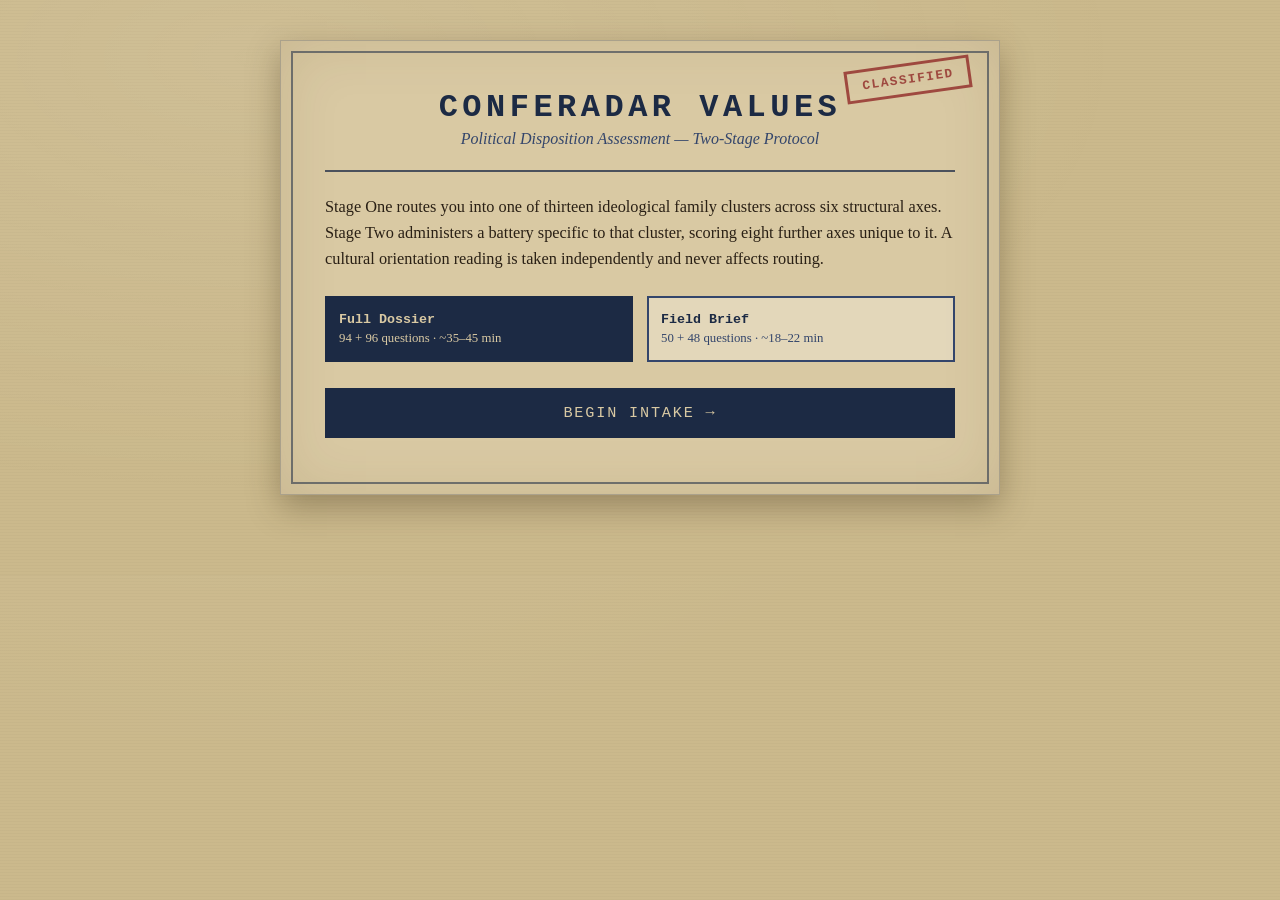
==== conferadar.html @ cd3f7ba5 "Initial commit: Conferadar Values ideology quiz Two-module political ideology test — a 6-axis Module" ====
<!doctype html>
<html lang="en">
<head>
<meta charset="utf-8">
<meta name="viewport" content="width=device-width, initial-scale=1">
<title>Conferadar Values</title>
<style>
:root {
  --manila: #d9c9a3;
  --manila-dark: #cbb98c;
  --paper-shadow: rgba(60, 45, 20, 0.35);
  --navy: #1c2a44;
  --navy-soft: #33456b;
  --red: #8c1f1f;
  --ink: #2a2015;
  --serif: Georgia, 'Times New Roman', Times, serif;
  --mono: 'Courier New', Courier, monospace;
}

* { box-sizing: border-box; }

html, body {
  margin: 0;
  min-height: 100%;
  background: var(--manila-dark);
  background-image:
    radial-gradient(ellipse at 20% 10%, rgba(255,255,255,0.08), transparent 60%),
    repeating-linear-gradient(0deg, rgba(0,0,0,0.02) 0px, rgba(0,0,0,0.02) 1px, transparent 1px, transparent 3px);
  color: var(--ink);
  font-family: var(--serif);
}

#app {
  display: flex;
  justify-content: center;
  padding: 40px 16px 80px;
}

.sheet {
  position: relative;
  width: 100%;
  max-width: 720px;
  --sheet-max: 720px;
  background: var(--manila);
  box-shadow: 0 12px 30px var(--paper-shadow), inset 0 0 60px rgba(80, 60, 20, 0.12);
  border: 1px solid rgba(28, 42, 68, 0.25);
  padding: 48px 44px 56px;
}

.sheet::before {
  content: '';
  position: absolute;
  inset: 10px;
  border: 2px solid var(--navy);
  pointer-events: none;
  opacity: 0.55;
}

.title {
  font-family: var(--mono);
  letter-spacing: 0.14em;
  font-size: 2rem;
  color: var(--navy);
  margin: 0 0 4px;
  text-align: center;
}

.subtitle {
  text-align: center;
  font-style: italic;
  color: var(--navy-soft);
  margin: 0 0 20px;
}

.rule {
  border: none;
  border-top: 2px solid var(--navy);
  margin: 22px 0;
  opacity: 0.75;
}

.body {
  font-size: 1.02rem;
  line-height: 1.6;
  color: var(--ink);
}

.dossier-label {
  font-family: var(--mono);
  letter-spacing: 0.12em;
  color: var(--navy-soft);
  font-size: 0.8rem;
  margin-bottom: 6px;
}

.section-title {
  font-family: var(--mono);
  letter-spacing: 0.1em;
  color: var(--navy);
  font-size: 0.78rem;
  margin: 16px 0 8px;
  border-bottom: 1px solid rgba(28,42,68,0.3);
  padding-bottom: 4px;
}
.results-right > .section-title:first-child { margin-top: 0; }

/* stamps */
.stamp-corner, .stamp {
  position: absolute;
  top: 22px;
  right: 28px;
  border: 3px solid var(--red);
  color: var(--red);
  font-family: var(--mono);
  font-weight: bold;
  letter-spacing: 0.12em;
  padding: 6px 14px;
  transform: rotate(-8deg);
  opacity: 0.75;
  font-size: 0.8rem;
}

.verdict-stamp {
  top: -10px;
  right: 10px;
  font-size: 1.1rem;
  padding: 8px 18px;
  transform: rotate(-9deg);
}

/* intro form picker */
.form-picker {
  display: flex;
  gap: 14px;
  margin: 24px 0;
}

.choice-btn {
  flex: 1;
  background: rgba(255,255,255,0.25);
  border: 2px solid var(--navy-soft);
  padding: 14px 12px;
  cursor: pointer;
  display: flex;
  flex-direction: column;
  gap: 4px;
  text-align: left;
  font-family: var(--serif);
  color: var(--ink);
}
.choice-btn strong { font-family: var(--mono); color: var(--navy); }
.choice-btn .meta { font-size: 0.8rem; color: var(--navy-soft); }
.choice-btn.active { background: var(--navy); border-color: var(--navy); }
.choice-btn.active strong, .choice-btn.active .meta { color: var(--manila); }

.begin-btn {
  display: block;
  width: 100%;
  margin-top: 26px;
  background: var(--navy);
  color: var(--manila);
  border: none;
  padding: 16px;
  font-family: var(--mono);
  letter-spacing: 0.12em;
  font-size: 0.95rem;
  cursor: pointer;
  transition: background 0.15s;
}
.begin-btn:hover { background: var(--navy-soft); }

/* quiz */
.progress-track {
  height: 6px;
  background: rgba(28,42,68,0.15);
  margin-bottom: 8px;
}
.progress-fill {
  height: 100%;
  background: var(--red);
  transition: width 0.2s;
}
.progress-label {
  font-family: var(--mono);
  font-size: 0.72rem;
  letter-spacing: 0.1em;
  color: var(--navy-soft);
  margin-bottom: 26px;
}
.question-text {
  font-size: 1.35rem;
  line-height: 1.45;
  color: var(--navy);
  min-height: 90px;
  margin-bottom: 26px;
}
.options {
  display: flex;
  flex-direction: column;
  gap: 8px;
}
.opt-btn {
  text-align: left;
  background: rgba(255,255,255,0.3);
  border: 1.5px solid var(--navy-soft);
  padding: 12px 16px;
  font-family: var(--serif);
  font-size: 1rem;
  cursor: pointer;
  color: var(--ink);
}
.opt-btn:hover { background: rgba(255,255,255,0.55); }
.opt-btn.selected { background: var(--navy); color: var(--manila); border-color: var(--navy); }
.nav-row { margin-top: 20px; }
.nav-btn {
  background: none;
  border: none;
  font-family: var(--mono);
  color: var(--navy-soft);
  cursor: pointer;
  font-size: 0.8rem;
  letter-spacing: 0.08em;
}
.nav-btn:disabled { opacity: 0.3; cursor: default; }

/* matches / transition */
.match-list { display: flex; flex-direction: column; gap: 6px; margin-bottom: 10px; }
.match-row {
  display: flex;
  justify-content: space-between;
  font-family: var(--mono);
  font-size: 0.88rem;
  border-bottom: 1px dotted rgba(28,42,68,0.3);
  padding: 4px 0;
}
.match-name { color: var(--ink); }
.match-pct { color: var(--navy); font-weight: bold; }

/* results */
.results { padding: 34px 38px 34px; max-width: 940px; }
.verdict-head { padding-right: 130px; }
.bucket-name {
  font-family: var(--mono);
  color: var(--navy);
  font-size: 1.85rem;
  margin: 2px 0 2px;
  letter-spacing: 0.01em;
  line-height: 1.1;
}
.flavor-label {
  font-style: italic;
  font-weight: normal;
  font-size: 1.12rem;
  color: var(--red);
  margin: 0 0 6px;
  line-height: 1.25;
}
.headline-match {
  font-family: var(--mono);
  font-size: 0.75rem;
  letter-spacing: 0.06em;
  color: var(--navy-soft);
}

.results-grid {
  display: grid;
  grid-template-columns: minmax(0, 1.05fr) minmax(0, 0.95fr);
  gap: 24px;
  align-items: start;
}
.results-left { min-width: 0; }
.results-right { min-width: 0; }

.radar-wrap { display: flex; justify-content: center; }
.radar-svg { width: 100%; max-width: 400px; height: auto; overflow: visible; }
.radar-ring { fill: none; stroke: var(--navy-soft); stroke-opacity: 0.22; }
.radar-spoke { stroke: var(--navy-soft); stroke-opacity: 0.28; }
.radar-data { fill: rgba(140, 31, 31, 0.28); stroke: var(--red); stroke-width: 2; }
.radar-dot { fill: var(--red); }
.radar-pole-label {
  font-family: var(--mono);
  font-size: 9.5px;
  fill: var(--navy);
}
.radar-pole-label.muted { fill: var(--navy-soft); opacity: 0.5; font-style: italic; }
.radar-legend {
  font-size: 0.74rem;
  line-height: 1.4;
  color: var(--navy-soft);
  text-align: center;
  margin-top: 2px;
  font-style: italic;
}
.note {
  font-size: 0.7rem;
  color: var(--navy-soft);
  font-style: italic;
  margin-top: 5px;
  line-height: 1.35;
}

.breakdown {
  margin-top: 16px;
  border-top: 1px solid rgba(28, 42, 68, 0.3);
  padding-top: 10px;
}
.breakdown summary {
  font-family: var(--mono);
  font-size: 0.74rem;
  letter-spacing: 0.1em;
  color: var(--navy);
  cursor: pointer;
}
.breakdown summary:hover { color: var(--red); }
.begin-btn.compact { margin-top: 0; padding: 12px; }
.action-row {
  display: grid;
  grid-template-columns: 1fr 1fr;
  gap: 10px;
  margin-top: 16px;
}
.share-fallback {
  width: 100%;
  font-family: var(--mono);
  font-size: 0.72rem;
  padding: 12px;
  border: 2px solid var(--navy);
  background: rgba(255,255,255,0.5);
  color: var(--ink);
}
@media (max-width: 560px) {
  .action-row { grid-template-columns: 1fr; }
}

.axis-bars { display: flex; flex-direction: column; gap: 10px; margin-top: 14px; }
.axis-bar-row { display: grid; grid-template-columns: 100px 1fr 100px 36px; align-items: center; gap: 8px; }
.pole { font-family: var(--mono); font-size: 0.68rem; color: var(--navy-soft); letter-spacing: 0.02em; }
.pole-neg { text-align: right; }
.axis-track {
  position: relative;
  height: 6px;
  background: rgba(28,42,68,0.15);
}
.axis-marker {
  position: absolute;
  top: -4px;
  width: 3px;
  height: 14px;
  background: var(--red);
  transform: translateX(-1.5px);
}
.axis-value { font-family: var(--mono); font-size: 0.75rem; text-align: right; color: var(--navy); }
.cultural { margin-top: 10px; }

@media (max-width: 820px) {
  .results-grid { grid-template-columns: minmax(0, 1fr); gap: 14px; }
  .verdict-head { padding-right: 100px; }
}

@media (max-width: 560px) {
  .sheet { padding: 30px 20px 40px; }
  .results { padding: 28px 18px 30px; }
  .title { font-size: 1.5rem; }
  .bucket-name { font-size: 1.35rem; }
  .axis-bar-row { grid-template-columns: 76px 1fr 76px 26px; gap: 6px; }
  .pole { font-size: 0.58rem; line-height: 1.2; }
}

</style>
</head>
<body>
<div id="app"></div>
<script>window.__BUNDLED_DATA__ = {"module1": {"meta": {"module": 1, "name": "Bucket Test", "version": "0.2-draft", "questionCount": 94, "shortFormCount": 50, "purpose": "Route respondent into one of 13 ideological family buckets via 6 structural axes. Cultural axis is measured but NEVER used for routing.", "scoring": {"answerScale": [{"label": "Strongly Agree", "mult": 1.0}, {"label": "Agree", "mult": 0.5}, {"label": "Neutral / Unsure", "mult": 0.0}, {"label": "Disagree", "mult": -0.5}, {"label": "Strongly Disagree", "mult": -1.0}], "formula": "raw[axis] = sum(mult * effect[axis]); max[axis] = sum(abs(effect[axis])); score[axis] = 100 * (max + raw) / (2 * max)", "note": "Positive effect pulls toward the SECOND pole named in the axis label. Every axis is keyed-balanced: positive-keyed magnitudes sum exactly equal to negative-keyed magnitudes, so an all-neutral respondent lands at exactly 50 on every axis."}, "routing": {"method": "euclidean", "description": "Compute Euclidean distance between the respondent's 6-axis vector and each bucket anchor vector below. Lowest distance wins. Report the top 3 with match percentages so near-ties are visible.", "matchPercent": "100 * (1 - distance / maxPossibleDistance), maxPossibleDistance = sqrt(6 * 100^2) = 244.9", "anchorsStatus": "v0.2 - retuned. Min pairwise separation 36.1 (was 15.0). Monte Carlo self-routing at sigma=15 noise: 86.1% (was 78.2%)."}, "designRules": ["Axis-pure: no question loads onto more than one routing axis. Keeps the distance metric honest and makes misroutes debuggable.", "Keyed-balanced: half the items on each axis are reverse-keyed, to control acquiescence bias.", "Graded weights (7-10), not a flat 10 like 8values. Weaker discriminators carry less.", "No consensus statements. Every item should split respondents; if nearly everyone agrees, it carries no information.", "Legitimacy measures the SOURCE OF POLITICAL AUTHORITY (divine law vs human law), never personal piety or cultural conservatism. This is 8values' single biggest design error - it fused religion and traditionalism into one axis.", "Cultural axis is a separate appendage stat, orthogonal by design, excluded from all routing math."], "presentation": "Questions are stored grouped by axis for maintainability. The app should SHUFFLE them (fixed seed for reproducible share-links) so consecutive items don't come from the same axis - grouped presentation invites response sets."}, "axes": {"econ": {"name": "Economic", "negPole": "Equality", "posPole": "Markets", "routing": true}, "auth": {"name": "Authority", "negPole": "Liberty", "posPole": "Authority", "routing": true}, "soli": {"name": "Solidarity Basis", "negPole": "Class", "posPole": "Nation", "routing": true}, "chng": {"name": "Change Orientation", "negPole": "Revolutionary", "posPole": "Reactionary", "routing": true}, "legi": {"name": "Legitimacy", "negPole": "Secular", "posPole": "Religious", "routing": true}, "impe": {"name": "Imperial Orientation", "negPole": "Anti-imperialist", "posPole": "Expansionist", "routing": true}, "cult": {"name": "Cultural", "negPole": "Traditionalist", "posPole": "Progressive", "routing": false}}, "buckets": [{"id": 1, "name": "Marxism-Leninism / Communism", "anchor": {"econ": 18, "auth": 78, "soli": 18, "chng": 22, "legi": 8, "impe": 18}}, {"id": 2, "name": "Left-Communism / Communization", "anchor": {"econ": 3, "auth": 25, "soli": 3, "chng": 3, "legi": 3, "impe": 22}}, {"id": 3, "name": "Anarchism", "anchor": {"econ": 18, "auth": 4, "soli": 22, "chng": 12, "legi": 15, "impe": 15}}, {"id": 4, "name": "Social Democracy / Dem. Socialism", "anchor": {"econ": 26, "auth": 45, "soli": 22, "chng": 58, "legi": 22, "impe": 36}}, {"id": 5, "name": "Progressive / Social Liberalism", "anchor": {"econ": 48, "auth": 30, "soli": 48, "chng": 55, "legi": 12, "impe": 52}}, {"id": 6, "name": "Classical / Market Liberalism", "anchor": {"econ": 88, "auth": 24, "soli": 45, "chng": 65, "legi": 18, "impe": 48}}, {"id": 7, "name": "Conservatism", "anchor": {"econ": 70, "auth": 62, "soli": 66, "chng": 80, "legi": 58, "impe": 52}}, {"id": 8, "name": "Fascism / Third Position", "anchor": {"econ": 52, "auth": 96, "soli": 92, "chng": 48, "legi": 38, "impe": 88}}, {"id": 9, "name": "Monarchism / Reaction", "anchor": {"econ": 70, "auth": 90, "soli": 52, "chng": 96, "legi": 74, "impe": 45}}, {"id": 10, "name": "Theocracy / Religious Fundamentalism", "anchor": {"econ": 48, "auth": 85, "soli": 42, "chng": 72, "legi": 96, "impe": 55}}, {"id": 11, "name": "Anarcho-Capitalism / Right-Lib.", "anchor": {"econ": 98, "auth": 4, "soli": 28, "chng": 52, "legi": 15, "impe": 28}}, {"id": 12, "name": "Third-Worldism / National Liberation", "anchor": {"econ": 22, "auth": 58, "soli": 68, "chng": 18, "legi": 32, "impe": 8}}, {"id": 13, "name": "Neo-Eurasianism / Traditionalism", "anchor": {"econ": 55, "auth": 82, "soli": 75, "chng": 88, "legi": 66, "impe": 78}}], "questions": [{"id": "auth01", "axis": "auth", "core": true, "effect": {"auth": 10}, "text": "A single disciplined organisation must hold decisive power during a period of transformation."}, {"id": "auth02", "axis": "auth", "core": true, "effect": {"auth": 10}, "text": "Political opposition can legitimately be banned when it threatens the established order."}, {"id": "auth03", "axis": "auth", "core": false, "effect": {"auth": 8}, "text": "The state is right to use surveillance against organised internal enemies."}, {"id": "auth04", "axis": "auth", "core": false, "effect": {"auth": 9}, "text": "A centralised command structure is more effective than any assembly or council."}, {"id": "auth05", "axis": "auth", "core": true, "effect": {"auth": 8}, "text": "Ordinary people generally lack the information needed to decide major questions of state directly."}, {"id": "auth06", "axis": "auth", "core": true, "effect": {"auth": 9}, "text": "Coercion by the state is a normal instrument of rule, not a regrettable exception."}, {"id": "auth07", "axis": "auth", "core": false, "effect": {"auth": 7}, "text": "Discipline and obedience are more valuable civic qualities than dissent."}, {"id": "auth08", "axis": "auth", "core": false, "effect": {"auth": 9}, "text": "A single leader holding wide personal authority serves a country better than rule by committee."}, {"id": "auth09", "axis": "auth", "core": true, "effect": {"auth": -10}, "text": "All political power should be exercised by delegates who can be recalled at any moment."}, {"id": "auth10", "axis": "auth", "core": true, "effect": {"auth": -10}, "text": "No permanent body of officials should be allowed to exist above the population."}, {"id": "auth11", "axis": "auth", "core": false, "effect": {"auth": -10}, "text": "Any concentration of coercive power reproduces domination regardless of who holds it."}, {"id": "auth12", "axis": "auth", "core": true, "effect": {"auth": -9}, "text": "Decisions should be made by federated local assemblies rather than a central authority."}, {"id": "auth13", "axis": "auth", "core": true, "effect": {"auth": -8}, "text": "The right to organise politically must be unconditional, including for one's enemies."}, {"id": "auth14", "axis": "auth", "core": false, "effect": {"auth": -8}, "text": "Hierarchy within an organisation corrupts its purpose, however good its intentions."}, {"id": "auth15", "axis": "auth", "core": false, "effect": {"auth": -8}, "text": "A police apparatus separate from the armed population is always dangerous."}, {"id": "auth16", "axis": "auth", "core": false, "effect": {"auth": -7}, "text": "Rule by permanent officials is a form of class power in its own right."}, {"id": "auth17", "axis": "auth", "core": true, "effect": {"auth": 7}, "text": "A revolutionary movement needs a formal, disciplined party organisation even when it holds no state power.", "note": "added v0.2: mid-range discriminator"}, {"id": "auth18", "axis": "auth", "core": false, "effect": {"auth": 6}, "text": "Binding collective decisions are necessary; spontaneous coordination is not enough.", "note": "added v0.2: mid-range discriminator"}, {"id": "auth19", "axis": "auth", "core": true, "effect": {"auth": -7}, "text": "Any group should be free to ignore a decision it did not itself consent to.", "note": "added v0.2: mid-range discriminator"}, {"id": "auth20", "axis": "auth", "core": false, "effect": {"auth": -6}, "text": "Political authority should never be delegated to anyone, even temporarily.", "note": "added v0.2: mid-range discriminator"}, {"id": "chng01", "axis": "chng", "core": true, "effect": {"chng": 10}, "text": "Society took a wrong turn at an identifiable point in the past and should return to what preceded it."}, {"id": "chng02", "axis": "chng", "core": true, "effect": {"chng": 9}, "text": "Inherited institutions carry accumulated wisdom that no deliberate redesign can replace."}, {"id": "chng03", "axis": "chng", "core": false, "effect": {"chng": 9}, "text": "The transformations of the past century have been mostly losses to be reversed."}, {"id": "chng04", "axis": "chng", "core": true, "effect": {"chng": 10}, "text": "Restoring an older order is a more worthy aim than constructing a new one."}, {"id": "chng05", "axis": "chng", "core": false, "effect": {"chng": 8}, "text": "Continuity with our ancestors is a stronger claim on us than the demands of the future."}, {"id": "chng06", "axis": "chng", "core": true, "effect": {"chng": 8}, "text": "Attempts to remake society from first principles end in catastrophe."}, {"id": "chng07", "axis": "chng", "core": false, "effect": {"chng": 7}, "text": "The existing order should be defended against those who would overturn it."}, {"id": "chng08", "axis": "chng", "core": false, "effect": {"chng": 7}, "text": "Stability is worth more than justice when the two come into conflict."}, {"id": "chng09", "axis": "chng", "core": true, "effect": {"chng": -10}, "text": "The present order cannot be repaired and must be broken."}, {"id": "chng10", "axis": "chng", "core": true, "effect": {"chng": -10}, "text": "What is needed is a rupture with the entire existing structure, not a series of corrections."}, {"id": "chng11", "axis": "chng", "core": false, "effect": {"chng": -9}, "text": "Existing institutions should be dismantled rather than inherited and reformed."}, {"id": "chng12", "axis": "chng", "core": false, "effect": {"chng": -8}, "text": "Nothing in the present arrangement is worth conserving for its own sake."}, {"id": "chng13", "axis": "chng", "core": true, "effect": {"chng": -9}, "text": "Decisive change comes through struggle, not through legislation."}, {"id": "chng14", "axis": "chng", "core": true, "effect": {"chng": -8}, "text": "Gradual reform ultimately stabilises the thing it claims to improve."}, {"id": "chng15", "axis": "chng", "core": false, "effect": {"chng": -7}, "text": "History moves forward, and the task is to accelerate it."}, {"id": "chng16", "axis": "chng", "core": false, "effect": {"chng": -7}, "text": "Those who defend continuity are really defending the interests continuity serves."}, {"id": "cult01", "axis": "cult", "core": true, "effect": {"cult": -9}, "text": "The traditional family structure should be upheld as the social norm."}, {"id": "cult02", "axis": "cult", "core": true, "effect": {"cult": -8}, "text": "Established sexual morality should be maintained and publicly upheld."}, {"id": "cult03", "axis": "cult", "core": false, "effect": {"cult": -8}, "text": "Long-standing cultural and religious customs deserve deference even when they constrain individuals."}, {"id": "cult04", "axis": "cult", "core": false, "effect": {"cult": -7}, "text": "Changes in gender roles over recent decades have gone too far."}, {"id": "cult05", "axis": "cult", "core": true, "effect": {"cult": 9}, "text": "Individuals should be free to define their own identity and way of life without social sanction."}, {"id": "cult06", "axis": "cult", "core": true, "effect": {"cult": 8}, "text": "Inherited moral codes should be revised whenever they conflict with individual freedom."}, {"id": "cult07", "axis": "cult", "core": false, "effect": {"cult": 8}, "text": "Society should actively work to dismantle traditional social hierarchies in everyday life."}, {"id": "cult08", "axis": "cult", "core": false, "effect": {"cult": 7}, "text": "Public morality should keep pace with changing social attitudes rather than resist them."}, {"id": "econ01", "axis": "econ", "core": true, "effect": {"econ": 10}, "text": "Competition between privately owned firms is the most reliable engine of prosperity."}, {"id": "econ02", "axis": "econ", "core": true, "effect": {"econ": 10}, "text": "Wealth accumulated through business success is legitimately earned and should not be redistributed."}, {"id": "econ03", "axis": "econ", "core": true, "effect": {"econ": 9}, "text": "Price signals allocate resources better than any planning body could."}, {"id": "econ04", "axis": "econ", "core": false, "effect": {"econ": 7}, "text": "Passing private wealth to one's children across generations is legitimate."}, {"id": "econ05", "axis": "econ", "core": false, "effect": {"econ": 8}, "text": "Most industries currently in state hands would be run better privately."}, {"id": "econ06", "axis": "econ", "core": true, "effect": {"econ": -10}, "text": "The commanding heights of the economy \u2014 energy, transport, heavy industry \u2014 should be publicly owned."}, {"id": "econ07", "axis": "econ", "core": true, "effect": {"econ": -10}, "text": "Employment for wages is inherently exploitative, whatever the wage level."}, {"id": "econ08", "axis": "econ", "core": true, "effect": {"econ": -9}, "text": "Production should be organised to meet needs directly, not to be sold for profit."}, {"id": "econ09", "axis": "econ", "core": false, "effect": {"econ": -7}, "text": "The gap between the highest and lowest incomes should be capped by law."}, {"id": "econ10", "axis": "econ", "core": false, "effect": {"econ": -8}, "text": "Land should not be privately owned as a commodity."}, {"id": "econ11", "axis": "econ", "core": true, "effect": {"econ": -7}, "text": "Key industries should be taken into public ownership even when they are running profitably.", "note": "added v0.2: mid-range discriminator"}, {"id": "econ12", "axis": "econ", "core": false, "effect": {"econ": -6}, "text": "Workers should have a legally guaranteed share of control over the firms that employ them.", "note": "added v0.2: mid-range discriminator"}, {"id": "econ13", "axis": "econ", "core": true, "effect": {"econ": 7}, "text": "A well-regulated market economy with a strong welfare state is preferable to public ownership.", "note": "added v0.2: mid-range discriminator"}, {"id": "econ14", "axis": "econ", "core": false, "effect": {"econ": 6}, "text": "Redistributing income through taxation is preferable to changing who owns productive property.", "note": "added v0.2: mid-range discriminator"}, {"id": "impe01", "axis": "impe", "core": true, "effect": {"impe": 10}, "text": "A powerful state is entitled to secure its interests abroad by force."}, {"id": "impe02", "axis": "impe", "core": true, "effect": {"impe": 10}, "text": "Some nations are fit to lead others, and the world order should reflect this."}, {"id": "impe03", "axis": "impe", "core": false, "effect": {"impe": 10}, "text": "Territorial expansion is a legitimate expression of national vitality."}, {"id": "impe04", "axis": "impe", "core": true, "effect": {"impe": 8}, "text": "Military intervention abroad is justified when it serves the intervening nation's interests."}, {"id": "impe05", "axis": "impe", "core": false, "effect": {"impe": 8}, "text": "Great powers naturally have spheres of influence that smaller states must respect."}, {"id": "impe06", "axis": "impe", "core": true, "effect": {"impe": -10}, "text": "The wealth of the developed world rests on continued extraction of value from the periphery."}, {"id": "impe07", "axis": "impe", "core": true, "effect": {"impe": -9}, "text": "Armed resistance to foreign occupation is a legitimate response to illegitimate force."}, {"id": "impe08", "axis": "impe", "core": true, "effect": {"impe": -9}, "text": "A government that serves a foreign imperial power against its own people forfeits its legitimacy."}, {"id": "impe09", "axis": "impe", "core": false, "effect": {"impe": -9}, "text": "National liberation struggles in the periphery are a central front of world politics, not a peripheral concern."}, {"id": "impe10", "axis": "impe", "core": false, "effect": {"impe": -9}, "text": "Sanctions and debt are instruments of domination as much as armies are."}, {"id": "legi01", "axis": "legi", "core": true, "effect": {"legi": 10}, "text": "Political authority is ultimately answerable to divine law, not to any human assembly."}, {"id": "legi02", "axis": "legi", "core": true, "effect": {"legi": 10}, "text": "Legislation that contradicts revealed law is illegitimate regardless of how it was passed."}, {"id": "legi03", "axis": "legi", "core": true, "effect": {"legi": 9}, "text": "Religious scholars should hold formal power to review the state's decisions."}, {"id": "legi04", "axis": "legi", "core": false, "effect": {"legi": 9}, "text": "A state without a religious foundation cannot command genuine obedience."}, {"id": "legi05", "axis": "legi", "core": false, "effect": {"legi": 9}, "text": "Public life should be ordered according to a single revealed moral code."}, {"id": "legi06", "axis": "legi", "core": true, "effect": {"legi": 8}, "text": "The clergy are a more trustworthy check on rulers than any constitution."}, {"id": "legi07", "axis": "legi", "core": false, "effect": {"legi": 7}, "text": "Religious institutions should be funded and privileged by the state."}, {"id": "legi08", "axis": "legi", "core": false, "effect": {"legi": 8}, "text": "A sacred order stands above politics and sets its limits."}, {"id": "legi09", "axis": "legi", "core": true, "effect": {"legi": -10}, "text": "Law derives its authority solely from human beings, and from nothing above them."}, {"id": "legi10", "axis": "legi", "core": true, "effect": {"legi": -9}, "text": "Religious institutions should have no formal role in government whatsoever."}, {"id": "legi11", "axis": "legi", "core": true, "effect": {"legi": -9}, "text": "Religious teaching is too often used to make people accept injustice they would otherwise resist."}, {"id": "legi12", "axis": "legi", "core": true, "effect": {"legi": -9}, "text": "The state should treat all metaphysical claims as private matters with no political standing."}, {"id": "legi13", "axis": "legi", "core": false, "effect": {"legi": -8}, "text": "Political questions should be settled by material analysis, not by scripture."}, {"id": "legi14", "axis": "legi", "core": false, "effect": {"legi": -8}, "text": "A religious ruling class is a ruling class like any other."}, {"id": "legi15", "axis": "legi", "core": false, "effect": {"legi": -8}, "text": "Public policy should never appeal to divine sanction as its justification."}, {"id": "legi16", "axis": "legi", "core": false, "effect": {"legi": -9}, "text": "Clerical influence over the state should be actively removed where it exists."}, {"id": "soli01", "axis": "soli", "core": true, "effect": {"soli": 10}, "text": "The bonds between members of a nation matter more than the bonds between workers of different nations."}, {"id": "soli02", "axis": "soli", "core": true, "effect": {"soli": 10}, "text": "A people sharing common descent and culture is the natural political unit."}, {"id": "soli03", "axis": "soli", "core": true, "effect": {"soli": 9}, "text": "Loyalty to one's country should override loyalty to any international movement."}, {"id": "soli04", "axis": "soli", "core": false, "effect": {"soli": 9}, "text": "Conflict between classes within a nation is a distraction from the nation's common interest."}, {"id": "soli05", "axis": "soli", "core": false, "effect": {"soli": 7}, "text": "Large-scale immigration dissolves the solidarity a political community depends on."}, {"id": "soli06", "axis": "soli", "core": true, "effect": {"soli": -10}, "text": "A worker has more in common with a foreign worker than with an employer of their own nationality."}, {"id": "soli07", "axis": "soli", "core": true, "effect": {"soli": -9}, "text": "Nations are historical constructions that will dissolve as class society is overcome."}, {"id": "soli08", "axis": "soli", "core": true, "effect": {"soli": -10}, "text": "Appeals to a shared 'national interest' usually mask the particular interests of that nation's ruling class."}, {"id": "soli09", "axis": "soli", "core": false, "effect": {"soli": -8}, "text": "Borders serve mainly to divide those who would otherwise share a common interest."}, {"id": "soli10", "axis": "soli", "core": false, "effect": {"soli": -8}, "text": "Appeals to national unity are usually a means of suppressing internal conflict."}]}, "module2": {"buckets": {"1": {"meta": {"module": 2, "bucketId": 1, "bucket": "Marxism-Leninism / Communism", "version": "0.1-draft", "questionCount": 96, "shortFormCount": 48, "scoring": {"answerScale": [{"label": "Strongly Agree", "mult": 1.0}, {"label": "Agree", "mult": 0.5}, {"label": "Neutral / Unsure", "mult": 0.0}, {"label": "Disagree", "mult": -0.5}, {"label": "Strongly Disagree", "mult": -1.0}], "formula": "raw[axis] = sum(mult * effect[axis]); max[axis] = sum(abs(effect[axis])); score[axis] = 100 * (max + raw) / (2 * max)"}, "presentation": "Stored grouped by axis for maintainability. The app must SHUFFLE at runtime with a fixed seed so consecutive items do not come from the same axis."}, "axes": [{"key": "road", "name": "Route to Power", "negPole": "Armed Rupture", "posPole": "Peaceful / Parliamentary Road"}, {"key": "subj", "name": "Revolutionary Subject", "negPole": "Industrial Proletariat", "posPole": "Peasantry & Rural Periphery"}, {"key": "vang", "name": "Vanguard Discipline", "negPole": "Mass-Democratic / Pluralist", "posPole": "Monolithic Cadre Party"}, {"key": "aes", "name": "AES Defence", "negPole": "Critical / Deformed-or-Revisionist", "posPole": "Defend the Socialist Camp"}, {"key": "cont", "name": "Continuous Revolution", "negPole": "Productive-Forces Primacy", "posPole": "Class Struggle Under Socialism"}, {"key": "mech", "name": "Economic Mechanism", "negPole": "Comprehensive Central Planning", "posPole": "Market & Enterprise Autonomy"}, {"key": "intl", "name": "Internationalist Scope", "negPole": "Socialism in One Country", "posPole": "Permanent World Revolution"}, {"key": "lead", "name": "Leadership Principle", "negPole": "Collective / Institutional", "posPole": "Guiding Thought of One Leader"}], "subIdeologies": [{"name": "Marxism-Leninism (orthodox/Stalinist)", "umbrella": false, "anchor": {"road": 15, "subj": 30, "vang": 88, "aes": 78, "cont": 40, "mech": 12, "intl": 25, "lead": 85}}, {"name": "Trotskyism / Left Opposition", "umbrella": false, "anchor": {"road": 25, "subj": 18, "vang": 55, "aes": 18, "cont": 55, "mech": 28, "intl": 96, "lead": 22}}, {"name": "Maoism", "umbrella": false, "anchor": {"road": 12, "subj": 80, "vang": 80, "aes": 60, "cont": 88, "mech": 25, "intl": 55, "lead": 85}}, {"name": "Marxism-Leninism-Maoism (Gonzalo)", "umbrella": false, "anchor": {"road": 0, "subj": 90, "vang": 99, "aes": 35, "cont": 96, "mech": 10, "intl": 70, "lead": 99}}, {"name": "Hoxhaism (Anti-Revisionist)", "umbrella": false, "anchor": {"road": 12, "subj": 35, "vang": 92, "aes": 22, "cont": 62, "mech": 4, "intl": 33, "lead": 78}}, {"name": "Titoism (self-management)", "umbrella": false, "anchor": {"road": 32, "subj": 42, "vang": 58, "aes": 48, "cont": 28, "mech": 82, "intl": 48, "lead": 76}}, {"name": "Castro-Guevarism", "umbrella": false, "anchor": {"road": 5, "subj": 66, "vang": 68, "aes": 66, "cont": 60, "mech": 18, "intl": 88, "lead": 80}}, {"name": "Ho Chi Minh Thought", "umbrella": false, "anchor": {"road": 22, "subj": 76, "vang": 78, "aes": 74, "cont": 42, "mech": 32, "intl": 28, "lead": 72}}, {"name": "Kim Il-Sungism / Juche", "umbrella": false, "anchor": {"road": 15, "subj": 68, "vang": 96, "aes": 52, "cont": 48, "mech": 8, "intl": 2, "lead": 99}}, {"name": "Prachanda Path", "umbrella": false, "anchor": {"road": 38, "subj": 84, "vang": 72, "aes": 50, "cont": 72, "mech": 38, "intl": 55, "lead": 84}}, {"name": "Dengism / Reform Communism", "umbrella": false, "anchor": {"road": 48, "subj": 45, "vang": 82, "aes": 76, "cont": 6, "mech": 94, "intl": 18, "lead": 42}}, {"name": "Khrushchevism / De-Stalinization", "umbrella": false, "anchor": {"road": 62, "subj": 28, "vang": 60, "aes": 66, "cont": 22, "mech": 38, "intl": 62, "lead": 25}}, {"name": "Brezhnevism / Developed Socialism", "umbrella": false, "anchor": {"road": 45, "subj": 26, "vang": 86, "aes": 97, "cont": 10, "mech": 20, "intl": 45, "lead": 52}}, {"name": "Eurocommunism", "umbrella": false, "anchor": {"road": 95, "subj": 22, "vang": 26, "aes": 28, "cont": 32, "mech": 72, "intl": 42, "lead": 12}}, {"name": "Naxalism", "umbrella": false, "anchor": {"road": 0, "subj": 96, "vang": 88, "aes": 40, "cont": 70, "mech": 20, "intl": 35, "lead": 55}}, {"name": "National Bolshevism", "umbrella": false, "anchor": {"road": 25, "subj": 52, "vang": 82, "aes": 55, "cont": 34, "mech": 46, "intl": 4, "lead": 90}}, {"name": "Barracks Communism", "umbrella": true, "anchor": {"road": 20, "subj": 50, "vang": 95, "aes": 45, "cont": 18, "mech": 2, "intl": 26, "lead": 76}}, {"name": "Posadism", "umbrella": false, "anchor": {"road": 22, "subj": 24, "vang": 48, "aes": 40, "cont": 62, "mech": 18, "intl": 99, "lead": 68}}], "questions": [{"id": "road01", "axis": "road", "core": true, "effect": {"road": 10}, "text": "A communist party can come to power through elections and hold it without an armed seizure."}, {"id": "road02", "axis": "road", "core": true, "effect": {"road": 9}, "text": "Where a parliament exists, contesting it seriously is a better use of cadre than preparing for armed struggle."}, {"id": "road03", "axis": "road", "core": true, "effect": {"road": 8}, "text": "A negotiated transfer of power is preferable to civil war, even at the cost of real concessions."}, {"id": "road04", "axis": "road", "core": false, "effect": {"road": 10}, "text": "The existing army and police can be won over and reformed rather than smashed."}, {"id": "road05", "axis": "road", "core": false, "effect": {"road": 8}, "text": "Signing a peace accord and entering government can be a revolutionary act rather than a capitulation."}, {"id": "road06", "axis": "road", "core": false, "effect": {"road": 7}, "text": "A broad electoral alliance with non-communist parties is worth the programmatic compromises it requires."}, {"id": "road07", "axis": "road", "core": true, "effect": {"road": -10}, "text": "No ruling class has ever given up state power without being forced, and none ever will."}, {"id": "road08", "axis": "road", "core": true, "effect": {"road": -9}, "text": "Building an armed force is the central task of a revolutionary party, not one task among several."}, {"id": "road09", "axis": "road", "core": true, "effect": {"road": -8}, "text": "Standing in elections is only ever worthwhile as a way of exposing them."}, {"id": "road10", "axis": "road", "core": false, "effect": {"road": -10}, "text": "The standing army and the police must be dismantled outright, never inherited."}, {"id": "road11", "axis": "road", "core": false, "effect": {"road": -8}, "text": "A party that has not prepared for illegality will be destroyed the moment it becomes dangerous."}, {"id": "road12", "axis": "road", "core": false, "effect": {"road": -7}, "text": "Every peaceful road to socialism attempted so far has ended in the movement's defeat."}, {"id": "subj01", "axis": "subj", "core": true, "effect": {"subj": 10}, "text": "The peasantry, not the industrial working class, is the main force of revolution across most of the world."}, {"id": "subj02", "axis": "subj", "core": true, "effect": {"subj": 9}, "text": "Revolution advances by building base areas in the countryside and encircling the cities from them."}, {"id": "subj03", "axis": "subj", "core": true, "effect": {"subj": 8}, "text": "The land question is the decisive question of the revolution."}, {"id": "subj04", "axis": "subj", "core": false, "effect": {"subj": 10}, "text": "In a semi-feudal country the urban proletariat is far too small to lead on its own."}, {"id": "subj05", "axis": "subj", "core": false, "effect": {"subj": 8}, "text": "The most reliable cadre are recruited from the villages rather than the factories."}, {"id": "subj06", "axis": "subj", "core": false, "effect": {"subj": 7}, "text": "Rural poverty produces a sharper and more durable class hatred than industrial wage labour does."}, {"id": "subj07", "axis": "subj", "core": true, "effect": {"subj": -10}, "text": "Only the industrial working class can lead a socialist revolution; other classes can at most follow it."}, {"id": "subj08", "axis": "subj", "core": true, "effect": {"subj": -9}, "text": "A revolution with a rural base ends in peasant war, not in proletarian power."}, {"id": "subj09", "axis": "subj", "core": true, "effect": {"subj": -8}, "text": "The decisive battles are fought in the cities, where production and the state are concentrated."}, {"id": "subj10", "axis": "subj", "core": false, "effect": {"subj": -10}, "text": "Socialism presupposes large-scale industry and the class that large-scale industry creates."}, {"id": "subj11", "axis": "subj", "core": false, "effect": {"subj": -8}, "text": "Organising in the workplaces takes priority over organising in the countryside."}, {"id": "subj12", "axis": "subj", "core": false, "effect": {"subj": -7}, "text": "What the peasantry wants is land of its own, and that is not a socialist demand."}, {"id": "vang01", "axis": "vang", "core": true, "effect": {"vang": 10}, "text": "Once the party has settled a line, no member may argue against it in public."}, {"id": "vang02", "axis": "vang", "core": true, "effect": {"vang": 9}, "text": "Organised factions inside the party must be prohibited outright."}, {"id": "vang03", "axis": "vang", "core": true, "effect": {"vang": 8}, "text": "The party should be a selected body of tested cadre, not a mass membership open to anyone."}, {"id": "vang04", "axis": "vang", "core": false, "effect": {"vang": 10}, "text": "Party decisions must bind lower bodies absolutely, with no appeal to the membership at large."}, {"id": "vang05", "axis": "vang", "core": false, "effect": {"vang": 8}, "text": "Ideological uniformity is a source of strength in a revolutionary party, not a weakness."}, {"id": "vang06", "axis": "vang", "core": false, "effect": {"vang": 7}, "text": "Removing unreliable elements from the ranks is a normal and necessary part of party life."}, {"id": "vang07", "axis": "vang", "core": true, "effect": {"vang": -10}, "text": "The right to form organised tendencies within the party must be permanent and unconditional."}, {"id": "vang08", "axis": "vang", "core": true, "effect": {"vang": -9}, "text": "Party leaderships should be openly contested and removable by the membership at any time."}, {"id": "vang09", "axis": "vang", "core": true, "effect": {"vang": -8}, "text": "Disagreements inside a revolutionary party should be argued out in public, in front of the class."}, {"id": "vang10", "axis": "vang", "core": false, "effect": {"vang": -10}, "text": "Other working-class parties should be free to exist and compete after the revolution."}, {"id": "vang11", "axis": "vang", "core": false, "effect": {"vang": -8}, "text": "A party that suppresses internal disagreement will make worse decisions, not better ones."}, {"id": "vang12", "axis": "vang", "core": false, "effect": {"vang": -7}, "text": "Trade unions and mass organisations should keep real independence from the party that leads them."}, {"id": "aes01", "axis": "aes", "core": true, "effect": {"aes": 10}, "text": "The socialist states of the twentieth century were, on the whole, genuine workers' states worth defending."}, {"id": "aes02", "axis": "aes", "core": true, "effect": {"aes": 9}, "text": "Criticism of existing socialist states mainly serves imperialism, whatever the critic intends."}, {"id": "aes03", "axis": "aes", "core": true, "effect": {"aes": 8}, "text": "The achievements of the socialist camp outweigh its errors by a wide margin."}, {"id": "aes04", "axis": "aes", "core": false, "effect": {"aes": 10}, "text": "Where a socialist state and an imperialist power come into conflict, one takes the socialist side without conditions."}, {"id": "aes05", "axis": "aes", "core": false, "effect": {"aes": 8}, "text": "The collapse of the Soviet Union was a defeat for the working class of the entire world."}, {"id": "aes06", "axis": "aes", "core": false, "effect": {"aes": 7}, "text": "States that describe themselves as socialist today deserve the movement's active support."}, {"id": "aes07", "axis": "aes", "core": true, "effect": {"aes": -10}, "text": "Most states that called themselves socialist had long since stopped being workers' states."}, {"id": "aes08", "axis": "aes", "core": true, "effect": {"aes": -9}, "text": "A bureaucratic caste ruled in the name of the working class while excluding it from power."}, {"id": "aes09", "axis": "aes", "core": true, "effect": {"aes": -8}, "text": "Defending existing socialist states uncritically has cost the movement more than any enemy has."}, {"id": "aes10", "axis": "aes", "core": false, "effect": {"aes": -10}, "text": "Past a certain point the ruling parties of the socialist camp went over to revisionism."}, {"id": "aes11", "axis": "aes", "core": false, "effect": {"aes": -8}, "text": "State ownership on its own does not make a country socialist."}, {"id": "aes12", "axis": "aes", "core": false, "effect": {"aes": -7}, "text": "The socialist camp should be judged by exactly the standards applied to any other state."}, {"id": "cont01", "axis": "cont", "core": true, "effect": {"cont": 10}, "text": "Classes and class struggle persist under socialism and can restore capitalism if they are not fought."}, {"id": "cont02", "axis": "cont", "core": true, "effect": {"cont": 9}, "text": "A new bourgeoisie can form inside the ruling party itself."}, {"id": "cont03", "axis": "cont", "core": true, "effect": {"cont": 8}, "text": "The masses must be mobilised to criticise and overturn officials, even at the cost of disorder."}, {"id": "cont04", "axis": "cont", "core": false, "effect": {"cont": 10}, "text": "Transforming consciousness and social relations matters as much as raising output does."}, {"id": "cont05", "axis": "cont", "core": false, "effect": {"cont": 8}, "text": "Periodic upheavals from below are necessary to stop the state from hardening into a caste."}, {"id": "cont06", "axis": "cont", "core": false, "effect": {"cont": 7}, "text": "Technical experts and managers become a privileged stratum unless they are constantly checked."}, {"id": "cont07", "axis": "cont", "core": true, "effect": {"cont": -10}, "text": "The main task after taking power is developing the productive forces, not further class struggle."}, {"id": "cont08", "axis": "cont", "core": true, "effect": {"cont": -9}, "text": "Once the means of production are socialised, the class question is essentially settled."}, {"id": "cont09", "axis": "cont", "core": true, "effect": {"cont": -8}, "text": "Mass campaigns against officials disrupt production and set the whole economy back."}, {"id": "cont10", "axis": "cont", "core": false, "effect": {"cont": -10}, "text": "Poverty, not insufficient revolutionary consciousness, is the main obstacle to socialism."}, {"id": "cont11", "axis": "cont", "core": false, "effect": {"cont": -8}, "text": "Steady administration serves the working class better than permanent upheaval does."}, {"id": "cont12", "axis": "cont", "core": false, "effect": {"cont": -7}, "text": "Raising living standards is the strongest argument socialism can make."}, {"id": "mech01", "axis": "mech", "core": true, "effect": {"mech": 10}, "text": "Markets and private enterprise can be used for a long period under the direction of a socialist state."}, {"id": "mech02", "axis": "mech", "core": true, "effect": {"mech": 9}, "text": "Enterprises should set much of their own output, pricing, and investment."}, {"id": "mech03", "axis": "mech", "core": true, "effect": {"mech": 8}, "text": "Foreign investment can be admitted on terms set by a socialist state without endangering it."}, {"id": "mech04", "axis": "mech", "core": false, "effect": {"mech": 10}, "text": "Competition between socialist enterprises improves efficiency more than commands from above do."}, {"id": "mech05", "axis": "mech", "core": false, "effect": {"mech": 8}, "text": "Some inequality of income is acceptable where it raises overall output."}, {"id": "mech06", "axis": "mech", "core": false, "effect": {"mech": 7}, "text": "Self-management of individual enterprises is preferable to direction by central ministries."}, {"id": "mech07", "axis": "mech", "core": true, "effect": {"mech": -10}, "text": "The whole economy should follow a single plan, with no market in the means of production."}, {"id": "mech08", "axis": "mech", "core": true, "effect": {"mech": -9}, "text": "A durable turn back toward market allocation under socialism risks becoming a slide toward capitalist restoration."}, {"id": "mech09", "axis": "mech", "core": true, "effect": {"mech": -8}, "text": "Prices should be set by the plan according to need, not by supply and demand."}, {"id": "mech10", "axis": "mech", "core": false, "effect": {"mech": -10}, "text": "Private enterprise should be eliminated altogether, not tolerated in a subordinate role."}, {"id": "mech11", "axis": "mech", "core": false, "effect": {"mech": -8}, "text": "Wage differentials should be compressed as far as production allows."}, {"id": "mech12", "axis": "mech", "core": false, "effect": {"mech": -7}, "text": "Trade with capitalist countries should be minimised in favour of self-reliance."}, {"id": "intl01", "axis": "intl", "core": true, "effect": {"intl": 10}, "text": "Socialism cannot be completed in a single country; it stands or falls internationally."}, {"id": "intl02", "axis": "intl", "core": true, "effect": {"intl": 9}, "text": "A socialist state's foreign policy should be subordinated to spreading revolution abroad."}, {"id": "intl03", "axis": "intl", "core": true, "effect": {"intl": 8}, "text": "The revolution must be carried forward without pausing at any national stage."}, {"id": "intl04", "axis": "intl", "core": false, "effect": {"intl": 10}, "text": "A workers' state that puts its own diplomatic interests first has already begun to degenerate."}, {"id": "intl05", "axis": "intl", "core": false, "effect": {"intl": 8}, "text": "Building an international organisation matters more than consolidating any one national party."}, {"id": "intl06", "axis": "intl", "core": false, "effect": {"intl": 7}, "text": "Borders are an obstacle the revolution has to dissolve, not a framework to work within."}, {"id": "intl07", "axis": "intl", "core": true, "effect": {"intl": -10}, "text": "A single country can build socialism on its own, whatever happens elsewhere."}, {"id": "intl08", "axis": "intl", "core": true, "effect": {"intl": -9}, "text": "Self-reliance is the first duty of a revolutionary state; outside assistance is a bonus."}, {"id": "intl09", "axis": "intl", "core": true, "effect": {"intl": -8}, "text": "Each country's revolution must follow its own road, determined by its own party."}, {"id": "intl10", "axis": "intl", "core": false, "effect": {"intl": -10}, "text": "Exporting revolution wastes resources the country needs to defend and develop itself."}, {"id": "intl11", "axis": "intl", "core": false, "effect": {"intl": -8}, "text": "A socialist state should make whatever diplomatic arrangements its security requires."}, {"id": "intl12", "axis": "intl", "core": false, "effect": {"intl": -7}, "text": "Loyalty to one's nation and loyalty to the revolution point in the same direction."}, {"id": "lead01", "axis": "lead", "core": true, "effect": {"lead": 10}, "text": "A revolution needs one recognised leader whose thought guides the whole movement."}, {"id": "lead02", "axis": "lead", "core": true, "effect": {"lead": 9}, "text": "A leader's contribution should be named as a distinct development of Marxism."}, {"id": "lead03", "axis": "lead", "core": true, "effect": {"lead": 8}, "text": "Public veneration of the leader strengthens the movement's cohesion."}, {"id": "lead04", "axis": "lead", "core": false, "effect": {"lead": 10}, "text": "Where the leader and the central committee disagree, the leader is usually right."}, {"id": "lead05", "axis": "lead", "core": false, "effect": {"lead": 8}, "text": "A movement with no authoritative individual leader falls into indecision."}, {"id": "lead06", "axis": "lead", "core": false, "effect": {"lead": 7}, "text": "The leader embodies the continuity of the revolution across generations."}, {"id": "lead07", "axis": "lead", "core": true, "effect": {"lead": -10}, "text": "No individual should ever be placed above the party's collective bodies."}, {"id": "lead08", "axis": "lead", "core": true, "effect": {"lead": -9}, "text": "Structuring the movement's authority around one leader's personal standing, however capable they are, leaves it fragile once that leader is gone."}, {"id": "lead09", "axis": "lead", "core": true, "effect": {"lead": -8}, "text": "Naming a doctrine after a living leader is a warning sign, not a theoretical advance."}, {"id": "lead10", "axis": "lead", "core": false, "effect": {"lead": -10}, "text": "Leadership positions should rotate and remain accountable to elected bodies."}, {"id": "lead11", "axis": "lead", "core": false, "effect": {"lead": -8}, "text": "Theory belongs to the movement as a whole, never to any single thinker."}, {"id": "lead12", "axis": "lead", "core": false, "effect": {"lead": -7}, "text": "A leader's personal authority should never exceed the office they hold."}]}, "2": {"meta": {"module": 2, "bucketId": 2, "bucket": "Left-Communism / Communization", "version": "0.1-draft", "questionCount": 96, "shortFormCount": 48, "scoring": {"answerScale": [{"label": "Strongly Agree", "mult": 1.0}, {"label": "Agree", "mult": 0.5}, {"label": "Neutral / Unsure", "mult": 0.0}, {"label": "Disagree", "mult": -0.5}, {"label": "Strongly Disagree", "mult": -1.0}], "formula": "raw[axis] = sum(mult * effect[axis]); max[axis] = sum(abs(effect[axis])); score[axis] = 100 * (max + raw) / (2 * max)"}, "presentation": "Stored grouped by axis for maintainability. The app must SHUFFLE at runtime with a fixed seed so consecutive items do not come from the same axis."}, "axes": [{"key": "org", "name": "Organisational Form", "negPole": "Formal Party / Organic Centralism", "posPole": "Spontaneous Self-Organisation"}, {"key": "prog", "name": "Programme Fixity", "negPole": "Invariant Programme", "posPole": "Historically Open / Self-Revising"}, {"key": "comz", "name": "Communisation Immediacy", "negPole": "Transitional Workers' Power First", "posPole": "Immediate Abolition of Value & Work"}, {"key": "site", "name": "Site of Struggle", "negPole": "Point of Production", "posPole": "Everyday Life & Social Reproduction"}, {"key": "unio", "name": "Union Question", "negPole": "Unions as Revolutionary Vehicle", "posPole": "Unions as Organs of Capital"}, {"key": "parl", "name": "Electoral Tactic", "negPole": "Strict Abstentionism", "posPole": "Revolutionary Parliamentarism"}, {"key": "natl", "name": "National Question", "negPole": "Anti-Colonial Struggles Supportable", "posPole": "No Support for Any National Struggle"}, {"key": "insu", "name": "Form of Action", "negPole": "Mass Strike / Class Movement", "posPole": "Minoritarian Direct Action"}], "subIdeologies": [{"name": "Council Communism (Pannekoek, Gorter)", "umbrella": false, "anchor": {"org": 92, "prog": 55, "comz": 42, "site": 12, "unio": 88, "parl": 4, "natl": 80, "insu": 10}}, {"name": "Bordigism (Italian Left)", "umbrella": false, "anchor": {"org": 2, "prog": 2, "comz": 12, "site": 22, "unio": 42, "parl": 0, "natl": 30, "insu": 15}}, {"name": "Luxemburgism", "umbrella": false, "anchor": {"org": 58, "prog": 62, "comz": 28, "site": 18, "unio": 28, "parl": 78, "natl": 88, "insu": 4}}, {"name": "Communization Theory", "umbrella": false, "anchor": {"org": 86, "prog": 88, "comz": 98, "site": 82, "unio": 94, "parl": 2, "natl": 92, "insu": 58}}, {"name": "Autonomism / Operaismo", "umbrella": false, "anchor": {"org": 80, "prog": 90, "comz": 78, "site": 66, "unio": 90, "parl": 6, "natl": 58, "insu": 72}}, {"name": "Situationism (Debord, SI)", "umbrella": false, "anchor": {"org": 78, "prog": 80, "comz": 45, "site": 97, "unio": 88, "parl": 0, "natl": 65, "insu": 45}}, {"name": "De Leonism", "umbrella": false, "anchor": {"org": 18, "prog": 18, "comz": 24, "site": 2, "unio": 0, "parl": 72, "natl": 60, "insu": 8}}, {"name": "Impossibilism (SPGB)", "umbrella": false, "anchor": {"org": 26, "prog": 14, "comz": 34, "site": 26, "unio": 62, "parl": 97, "natl": 92, "insu": 2}}, {"name": "Council-ist Trotskyism (Castoriadis)", "umbrella": false, "anchor": {"org": 72, "prog": 96, "comz": 52, "site": 48, "unio": 74, "parl": 12, "natl": 76, "insu": 20}}, {"name": "Insurrectionary / Anti-Work Communism", "umbrella": false, "anchor": {"org": 96, "prog": 80, "comz": 92, "site": 86, "unio": 96, "parl": 0, "natl": 70, "insu": 99}}, {"name": "Ultra-leftism (umbrella)", "umbrella": true, "anchor": {"org": 80, "prog": 70, "comz": 70, "site": 60, "unio": 85, "parl": 5, "natl": 78, "insu": 55}}], "questions": [{"id": "org01", "axis": "org", "core": true, "effect": {"org": 10}, "text": "Revolutionary consciousness arises from the class's own activity, not from a party that brings it in from outside."}, {"id": "org02", "axis": "org", "core": true, "effect": {"org": 9}, "text": "Councils elected and recallable on the shop floor are the only legitimate organs of proletarian power."}, {"id": "org03", "axis": "org", "core": true, "effect": {"org": 8}, "text": "Fixed leadership positions reproduce the separation between leaders and led that the revolution exists to abolish."}, {"id": "org04", "axis": "org", "core": false, "effect": {"org": 10}, "text": "Delegation should be so immediate and revocable that no delegate ever becomes a fixture."}, {"id": "org05", "axis": "org", "core": false, "effect": {"org": 8}, "text": "The class does not need a general staff; it needs to recognise its own power."}, {"id": "org06", "axis": "org", "core": false, "effect": {"org": 7}, "text": "Organisational forms should dissolve back into the class the moment their task is done."}, {"id": "org07", "axis": "org", "core": true, "effect": {"org": -10}, "text": "A single centralised organisation, organically unified around one programme, is what turns scattered militancy into a revolution."}, {"id": "org08", "axis": "org", "core": true, "effect": {"org": -9}, "text": "Without a party the class can win a strike, but not a revolution."}, {"id": "org09", "axis": "org", "core": true, "effect": {"org": -8}, "text": "Discipline flowing from an organic centre is a strength, not a defect, of a revolutionary organisation."}, {"id": "org10", "axis": "org", "core": false, "effect": {"org": -10}, "text": "Councils without a party to give them a programme drift and dissolve."}, {"id": "org11", "axis": "org", "core": false, "effect": {"org": -8}, "text": "Centralism is not the enemy of the working class; disorganisation is."}, {"id": "org12", "axis": "org", "core": false, "effect": {"org": -7}, "text": "The organisation exists prior to and independent of the immediate mood of the class, and must."}, {"id": "prog01", "axis": "prog", "core": true, "effect": {"prog": 10}, "text": "The programme should be rewritten as the movement's practice reveals new possibilities."}, {"id": "prog02", "axis": "prog", "core": true, "effect": {"prog": 9}, "text": "No text handed down from an earlier period can bind revolutionaries in the present."}, {"id": "prog03", "axis": "prog", "core": true, "effect": {"prog": 8}, "text": "Theory develops through the struggle itself, not through fidelity to a founding document."}, {"id": "prog04", "axis": "prog", "core": false, "effect": {"prog": 10}, "text": "A programme fixed in the past cannot anticipate the forms communisation will actually take."}, {"id": "prog05", "axis": "prog", "core": false, "effect": {"prog": 8}, "text": "Openness to revision is a sign of a living theory, not of opportunism."}, {"id": "prog06", "axis": "prog", "core": false, "effect": {"prog": 7}, "text": "Each cycle of struggles produces its own theoretical questions that earlier texts could not have posed."}, {"id": "prog07", "axis": "prog", "core": true, "effect": {"prog": -10}, "text": "The invariant core of the communist programme was established long ago and cannot be revised without abandoning it."}, {"id": "prog08", "axis": "prog", "core": true, "effect": {"prog": -9}, "text": "What looks like theoretical innovation is usually the old opportunism finding new words."}, {"id": "prog09", "axis": "prog", "core": true, "effect": {"prog": -8}, "text": "A movement that keeps revising its basic positions has no basis on which to build continuity."}, {"id": "prog10", "axis": "prog", "core": false, "effect": {"prog": -10}, "text": "The party's theses are the fixed compass by which every new development is judged."}, {"id": "prog11", "axis": "prog", "core": false, "effect": {"prog": -8}, "text": "Adapting the programme to the mood of the moment is how revolutionary movements are lost."}, {"id": "prog12", "axis": "prog", "core": false, "effect": {"prog": -7}, "text": "Loyalty to the founding texts is what distinguishes a real communist current from its impostors."}, {"id": "comz01", "axis": "comz", "core": true, "effect": {"comz": 10}, "text": "The abolition of value, wage labour, and the state must begin immediately, in the revolution itself, not after a transition."}, {"id": "comz02", "axis": "comz", "core": true, "effect": {"comz": 9}, "text": "Waiting for a workers' state to wither away has always meant the state does not wither."}, {"id": "comz03", "axis": "comz", "core": true, "effect": {"comz": 8}, "text": "Communism is a set of immediate measures, not a distant end-state to be built toward."}, {"id": "comz04", "axis": "comz", "core": false, "effect": {"comz": 10}, "text": "Any period of continued wage labour under a revolutionary government reproduces capitalist social relations."}, {"id": "comz05", "axis": "comz", "core": false, "effect": {"comz": 8}, "text": "The revolution either abolishes exchange at the outset or it isn't a communist revolution at all."}, {"id": "comz06", "axis": "comz", "core": false, "effect": {"comz": 7}, "text": "Producing for need rather than for exchange has to start on day one, not after a period of accumulation."}, {"id": "comz07", "axis": "comz", "core": true, "effect": {"comz": -10}, "text": "A transitional period of workers' state power is necessary before value and wage labour can be abolished."}, {"id": "comz08", "axis": "comz", "core": true, "effect": {"comz": -9}, "text": "Trying to abolish exchange immediately, before production has developed, produces only generalised scarcity."}, {"id": "comz09", "axis": "comz", "core": true, "effect": {"comz": -8}, "text": "The dictatorship of the proletariat is a real stage, not a formula to be skipped over."}, {"id": "comz10", "axis": "comz", "core": false, "effect": {"comz": -10}, "text": "Communism has to be built up through planned development, not declared into existence overnight."}, {"id": "comz11", "axis": "comz", "core": false, "effect": {"comz": -8}, "text": "Without a period of proletarian state power, the old ruling class simply retakes what was taken from it."}, {"id": "comz12", "axis": "comz", "core": false, "effect": {"comz": -7}, "text": "The idea that communism can be achieved in a single stroke underestimates what it takes to reorganise production."}, {"id": "site01", "axis": "site", "core": true, "effect": {"site": 10}, "text": "Reproducing daily life outside the wage relation is as much a terrain of struggle as the factory floor."}, {"id": "site02", "axis": "site", "core": true, "effect": {"site": 9}, "text": "The revolution has to transform housework, care, and consumption, not just the point of production."}, {"id": "site03", "axis": "site", "core": true, "effect": {"site": 8}, "text": "Struggles in the neighbourhood and the household are not secondary to the strike; they are part of the same struggle."}, {"id": "site04", "axis": "site", "core": false, "effect": {"site": 10}, "text": "Capital organises life outside the workplace as thoroughly as it organises work, and both have to be contested."}, {"id": "site05", "axis": "site", "core": false, "effect": {"site": 8}, "text": "A revolution that changes ownership of the factories but leaves domestic and social reproduction untouched has changed less than it thinks."}, {"id": "site06", "axis": "site", "core": false, "effect": {"site": 7}, "text": "The community, not only the workplace, is where the working class actually lives its condition."}, {"id": "site07", "axis": "site", "core": true, "effect": {"site": -10}, "text": "The wage relation at the point of production is the foundation everything else rests on; struggles elsewhere are secondary to it."}, {"id": "site08", "axis": "site", "core": true, "effect": {"site": -9}, "text": "Whoever controls production controls the rest of social life as a consequence."}, {"id": "site09", "axis": "site", "core": true, "effect": {"site": -8}, "text": "Focusing on lifestyle and everyday life is a retreat from the discipline of class struggle at work."}, {"id": "site10", "axis": "site", "core": false, "effect": {"site": -10}, "text": "The factory remains the decisive site because that is where surplus value is actually extracted."}, {"id": "site11", "axis": "site", "core": false, "effect": {"site": -8}, "text": "Struggles over consumption and daily life rarely generalise the way strikes at the point of production do."}, {"id": "site12", "axis": "site", "core": false, "effect": {"site": -7}, "text": "Organising the workplace is harder and more decisive than organising the neighbourhood, and should be prioritised."}, {"id": "unio01", "axis": "unio", "core": true, "effect": {"unio": 10}, "text": "Trade unions today function to manage and contain working-class discontent on capital's behalf."}, {"id": "unio02", "axis": "unio", "core": true, "effect": {"unio": 9}, "text": "A union's job is to negotiate the price of labour power, which means administering exploitation, not ending it."}, {"id": "unio03", "axis": "unio", "core": true, "effect": {"unio": 8}, "text": "Union bureaucracies have interests of their own that diverge from the rank and file's."}, {"id": "unio04", "axis": "unio", "core": false, "effect": {"unio": 10}, "text": "The more successfully a union is integrated into collective bargaining, the less capable it is of revolutionary action."}, {"id": "unio05", "axis": "unio", "core": false, "effect": {"unio": 8}, "text": "Permanent union structures tend to outlive their usefulness and become obstacles to wildcat action."}, {"id": "unio06", "axis": "unio", "core": false, "effect": {"unio": 7}, "text": "Workers acting outside and against their own unions is sometimes the only way forward."}, {"id": "unio07", "axis": "unio", "core": true, "effect": {"unio": -10}, "text": "Mass unions remain the indispensable organisational vehicle through which the working class builds its power."}, {"id": "unio08", "axis": "unio", "core": true, "effect": {"unio": -9}, "text": "Abandoning the unions cedes the largest existing workers' organisations to the class enemy for nothing."}, {"id": "unio09", "axis": "unio", "core": true, "effect": {"unio": -8}, "text": "Building rank-and-file strength inside the unions is more realistic than trying to bypass them."}, {"id": "unio10", "axis": "unio", "core": false, "effect": {"unio": -10}, "text": "A union, whatever its bureaucracy's faults, still organises workers on a scale nothing else does."}, {"id": "unio11", "axis": "unio", "core": false, "effect": {"unio": -8}, "text": "Syndicalist strategy has a real record of building working-class power that dismissing the unions ignores."}, {"id": "unio12", "axis": "unio", "core": false, "effect": {"unio": -7}, "text": "Even a compromised union is a better base for organising than none at all."}, {"id": "parl01", "axis": "parl", "core": true, "effect": {"parl": 10}, "text": "Standing candidates for parliament can be used to build revolutionary organisation and propaganda even without illusions in the state."}, {"id": "parl02", "axis": "parl", "core": true, "effect": {"parl": 9}, "text": "Winning a parliamentary majority is one legitimate route among others to transforming society."}, {"id": "parl03", "axis": "parl", "core": true, "effect": {"parl": 8}, "text": "Revolutionaries should use every legal opening, including elections, that helps organise the class."}, {"id": "parl04", "axis": "parl", "core": false, "effect": {"parl": 10}, "text": "A seat in parliament gives a platform that street agitation alone cannot reach."}, {"id": "parl05", "axis": "parl", "core": false, "effect": {"parl": 8}, "text": "Refusing all engagement with representative institutions cuts revolutionaries off from millions of workers who still vote."}, {"id": "parl06", "axis": "parl", "core": false, "effect": {"parl": 7}, "text": "Participating in elections tactically does not commit a movement to parliamentary illusions."}, {"id": "parl07", "axis": "parl", "core": true, "effect": {"parl": -10}, "text": "Parliament is a capitalist institution that cannot be used for revolutionary ends, however tactically it is approached."}, {"id": "parl08", "axis": "parl", "core": true, "effect": {"parl": -9}, "text": "Voting confirms the fiction that the state represents the interests of those it rules over."}, {"id": "parl09", "axis": "parl", "core": true, "effect": {"parl": -8}, "text": "Every experience of workers' parties entering parliament has ended in their absorption into the system."}, {"id": "parl10", "axis": "parl", "core": false, "effect": {"parl": -10}, "text": "Abstention from elections is a matter of principle, not a tactic to be weighed case by case."}, {"id": "parl11", "axis": "parl", "core": false, "effect": {"parl": -8}, "text": "A revolutionary organisation that contests elections has already accepted the terrain the state has set for it."}, {"id": "parl12", "axis": "parl", "core": false, "effect": {"parl": -7}, "text": "Direct action outside all institutional channels is the only form of politics that hasn't been recuperated."}, {"id": "natl01", "axis": "natl", "core": true, "effect": {"natl": -10}, "text": "Anti-colonial and national liberation struggles deserve support as blows against imperialism, whatever their internal class content."}, {"id": "natl02", "axis": "natl", "core": true, "effect": {"natl": -9}, "text": "Backing a national liberation movement against a colonial power is a defensible tactical choice for internationalists."}, {"id": "natl03", "axis": "natl", "core": true, "effect": {"natl": -8}, "text": "National liberation struggles, whatever their limits, weaken the world system revolutionaries are trying to overthrow."}, {"id": "natl04", "axis": "natl", "core": false, "effect": {"natl": -10}, "text": "Solidarity with the colonised is owed even when the movement leading the struggle is not itself communist."}, {"id": "natl05", "axis": "natl", "core": false, "effect": {"natl": -8}, "text": "Refusing to distinguish coloniser from colonised in the name of pure class politics ends up serving the coloniser."}, {"id": "natl06", "axis": "natl", "core": false, "effect": {"natl": -7}, "text": "A national liberation struggle can be a genuine front of the wider struggle against capital."}, {"id": "natl07", "axis": "natl", "core": true, "effect": {"natl": 10}, "text": "The nation is a bourgeois category, and no national struggle, colonial or otherwise, is a proletarian one."}, {"id": "natl08", "axis": "natl", "core": true, "effect": {"natl": 9}, "text": "Support for national liberation always ends up subordinating class struggle to a new nationalist ruling class."}, {"id": "natl09", "axis": "natl", "core": true, "effect": {"natl": 8}, "text": "Every national liberation movement in power has built a new state that exploits its own working class."}, {"id": "natl10", "axis": "natl", "core": false, "effect": {"natl": 10}, "text": "Internationalism means refusing all national flags, including those raised against colonialism."}, {"id": "natl11", "axis": "natl", "core": false, "effect": {"natl": 8}, "text": "A struggle organised around the nation cannot, by its nature, point toward the abolition of classes."}, {"id": "natl12", "axis": "natl", "core": false, "effect": {"natl": 7}, "text": "Solidarity should go to the proletariat inside a colonised country, never to the movement claiming to speak for the nation as a whole."}, {"id": "insu01", "axis": "insu", "core": true, "effect": {"insu": -10}, "text": "Mass strikes that draw in the whole class are the movement's most powerful weapon."}, {"id": "insu02", "axis": "insu", "core": true, "effect": {"insu": -9}, "text": "The revolution will be made by the broad movement of the class, not by any smaller group acting on its behalf."}, {"id": "insu03", "axis": "insu", "core": true, "effect": {"insu": -8}, "text": "A generalised strike, spreading through solidarity rather than leadership, is the model of revolutionary action."}, {"id": "insu04", "axis": "insu", "core": false, "effect": {"insu": -10}, "text": "Building toward a mass strike is more valuable than any isolated action a small group could carry out."}, {"id": "insu05", "axis": "insu", "core": false, "effect": {"insu": -8}, "text": "The class moves as a class or it doesn't move at all; there is no substitute for its numbers."}, {"id": "insu06", "axis": "insu", "core": false, "effect": {"insu": -7}, "text": "Wide participation, even if less disciplined, beats a small group's more coordinated action."}, {"id": "insu07", "axis": "insu", "core": true, "effect": {"insu": 10}, "text": "Small groups willing to act decisively can break an impasse that a mass movement, waiting for consensus, cannot."}, {"id": "insu08", "axis": "insu", "core": true, "effect": {"insu": 9}, "text": "Riot, sabotage, and expropriation are legitimate tactics regardless of whether the broader class is yet moving."}, {"id": "insu09", "axis": "insu", "core": true, "effect": {"insu": 8}, "text": "Waiting for a mass movement to arrive before acting means never acting at all."}, {"id": "insu10", "axis": "insu", "core": false, "effect": {"insu": 10}, "text": "A determined minority that acts can open possibilities a passive majority never would have found on its own."}, {"id": "insu11", "axis": "insu", "core": false, "effect": {"insu": 8}, "text": "Direct, immediate action matters more than building the numbers for a hypothetical future mass strike."}, {"id": "insu12", "axis": "insu", "core": false, "effect": {"insu": 7}, "text": "Insurrectionary action doesn't need to wait for the working class as a whole to be ready."}]}, "3": {"meta": {"module": 2, "bucketId": 3, "bucket": "Anarchism", "version": "0.1-draft", "questionCount": 96, "shortFormCount": 48, "scoring": {"answerScale": [{"label": "Strongly Agree", "mult": 1.0}, {"label": "Agree", "mult": 0.5}, {"label": "Neutral / Unsure", "mult": 0.0}, {"label": "Disagree", "mult": -0.5}, {"label": "Strongly Disagree", "mult": -1.0}], "formula": "raw[axis] = sum(mult * effect[axis]); max[axis] = sum(abs(effect[axis])); score[axis] = 100 * (max + raw) / (2 * max)"}, "presentation": "Stored grouped by axis for maintainability. The app must SHUFFLE at runtime with a fixed seed so consecutive items do not come from the same axis."}, "axes": [{"key": "vehi", "name": "Organisational Vehicle", "negPole": "Mass Union / Syndicate", "posPole": "Affinity Group / Informal Network"}, {"key": "disc", "name": "Organisational Discipline", "negPole": "Synthesis / Loose Federation", "posPole": "Programmatic Unity & Collective Responsibility"}, {"key": "prop", "name": "Property Form", "negPole": "Full Communism / To Each by Need", "posPole": "Individual Possession & Exchange"}, {"key": "viol", "name": "Means", "negPole": "Strict Nonviolence", "posPole": "Insurrectionary Force"}, {"key": "tech", "name": "Technology & Civilisation", "negPole": "Embrace Industry & Technology", "posPole": "Reject Civilisation"}, {"key": "pref", "name": "Strategy", "negPole": "Prefigurative Counter-Institutions", "posPole": "Destructive Rupture, No Blueprint"}, {"key": "muni", "name": "Territorial Politics", "negPole": "Reject All Governmental Forms", "posPole": "Confederated Municipal Assemblies"}, {"key": "oppr", "name": "Analytical Primacy", "negPole": "Class Struggle Primary", "posPole": "Intersecting Dominations Primary"}], "subIdeologies": [{"name": "Anarcho-Communism (Kropotkin)", "umbrella": false, "anchor": {"vehi": 40, "disc": 40, "prop": 2, "viol": 60, "tech": 15, "pref": 35, "muni": 45, "oppr": 20}}, {"name": "Anarcho-Syndicalism", "umbrella": false, "anchor": {"vehi": 2, "disc": 62, "prop": 15, "viol": 50, "tech": 5, "pref": 20, "muni": 25, "oppr": 3}}, {"name": "Collectivist Anarchism (Bakunin)", "umbrella": false, "anchor": {"vehi": 22, "disc": 68, "prop": 32, "viol": 72, "tech": 10, "pref": 30, "muni": 40, "oppr": 8}}, {"name": "Mutualism (Proudhon)", "umbrella": false, "anchor": {"vehi": 55, "disc": 18, "prop": 92, "viol": 22, "tech": 20, "pref": 5, "muni": 55, "oppr": 35}}, {"name": "Individualist Anarchism (Stirner)", "umbrella": false, "anchor": {"vehi": 94, "disc": 2, "prop": 96, "viol": 55, "tech": 30, "pref": 62, "muni": 5, "oppr": 58}}, {"name": "Platformism (Makhno/Arshinov)", "umbrella": false, "anchor": {"vehi": 15, "disc": 94, "prop": 8, "viol": 55, "tech": 8, "pref": 20, "muni": 35, "oppr": 10}}, {"name": "Especifismo", "umbrella": false, "anchor": {"vehi": 50, "disc": 96, "prop": 10, "viol": 55, "tech": 8, "pref": 30, "muni": 55, "oppr": 32}}, {"name": "Green / Eco-Anarchism", "umbrella": false, "anchor": {"vehi": 70, "disc": 30, "prop": 20, "viol": 55, "tech": 78, "pref": 30, "muni": 58, "oppr": 60}}, {"name": "Anarcho-Primitivism (Zerzan)", "umbrella": false, "anchor": {"vehi": 88, "disc": 4, "prop": 42, "viol": 76, "tech": 100, "pref": 72, "muni": 4, "oppr": 66}}, {"name": "Social Ecology / Communalism", "umbrella": false, "anchor": {"vehi": 45, "disc": 60, "prop": 10, "viol": 28, "tech": 30, "pref": 6, "muni": 98, "oppr": 52}}, {"name": "Post-Left Anarchy", "umbrella": false, "anchor": {"vehi": 90, "disc": 2, "prop": 60, "viol": 70, "tech": 66, "pref": 88, "muni": 2, "oppr": 72}}, {"name": "Insurrectionary Anarchism", "umbrella": false, "anchor": {"vehi": 96, "disc": 4, "prop": 14, "viol": 99, "tech": 60, "pref": 96, "muni": 2, "oppr": 55}}, {"name": "Anarcha-Feminism", "umbrella": false, "anchor": {"vehi": 52, "disc": 35, "prop": 14, "viol": 42, "tech": 24, "pref": 45, "muni": 42, "oppr": 92}}, {"name": "Christian Anarchism (Tolstoy)", "umbrella": false, "anchor": {"vehi": 80, "disc": 12, "prop": 14, "viol": 4, "tech": 62, "pref": 26, "muni": 12, "oppr": 66}}, {"name": "Anarcho-Pacifism", "umbrella": false, "anchor": {"vehi": 58, "disc": 28, "prop": 32, "viol": 0, "tech": 45, "pref": 18, "muni": 42, "oppr": 52}}, {"name": "Queer Anarchism", "umbrella": false, "anchor": {"vehi": 82, "disc": 18, "prop": 24, "viol": 60, "tech": 34, "pref": 68, "muni": 22, "oppr": 97}}, {"name": "Black Anarchism", "umbrella": false, "anchor": {"vehi": 50, "disc": 55, "prop": 8, "viol": 78, "tech": 20, "pref": 45, "muni": 55, "oppr": 80}}], "questions": [{"id": "vehi01", "axis": "vehi", "core": true, "effect": {"vehi": 10}, "text": "Small groups of trusted comrades acting on shared affinity are a more honest basis for organising than any mass structure."}, {"id": "vehi02", "axis": "vehi", "core": true, "effect": {"vehi": 9}, "text": "Formal, large-membership organisations tend to develop the very hierarchies anarchists are trying to abolish."}, {"id": "vehi03", "axis": "vehi", "core": true, "effect": {"vehi": 8}, "text": "An affinity group can move faster and stay truer to its principles than a mass union ever could."}, {"id": "vehi04", "axis": "vehi", "core": false, "effect": {"vehi": 10}, "text": "Informal networks of relationships are a more resilient basis for revolutionary organising than any formal structure."}, {"id": "vehi05", "axis": "vehi", "core": false, "effect": {"vehi": 8}, "text": "The intimacy of a small group protects against the bureaucratic drift that larger organisations can't avoid."}, {"id": "vehi06", "axis": "vehi", "core": false, "effect": {"vehi": 7}, "text": "Building loose, overlapping networks beats building one large durable organisation."}, {"id": "vehi07", "axis": "vehi", "core": true, "effect": {"vehi": -10}, "text": "A mass union rooted in the workplace is the only vehicle with the numbers to actually confront capital."}, {"id": "vehi08", "axis": "vehi", "core": true, "effect": {"vehi": -9}, "text": "Organising has to scale to the size of the working class, which means building large membership structures."}, {"id": "vehi09", "axis": "vehi", "core": true, "effect": {"vehi": -8}, "text": "Small affinity groups can be principled, but they will never have the leverage a mass organisation has."}, {"id": "vehi10", "axis": "vehi", "core": false, "effect": {"vehi": -10}, "text": "The union floor, not the affinity group, is where most workers actually encounter anarchist ideas."}, {"id": "vehi11", "axis": "vehi", "core": false, "effect": {"vehi": -8}, "text": "Durable mass organisation, not informal networking, is what turns sympathy into a movement."}, {"id": "vehi12", "axis": "vehi", "core": false, "effect": {"vehi": -7}, "text": "A revolutionary union federation can mobilise numbers that no network of small groups can match."}, {"id": "disc01", "axis": "disc", "core": true, "effect": {"disc": 10}, "text": "An anarchist organisation should unite around a single strategic programme that binds every member."}, {"id": "disc02", "axis": "disc", "core": true, "effect": {"disc": 9}, "text": "Collective responsibility for the organisation's decisions is a serious commitment members should be held to."}, {"id": "disc03", "axis": "disc", "core": true, "effect": {"disc": 8}, "text": "A federation that tolerates real disagreement over strategy and ideology among its affiliates ends up capable of nothing."}, {"id": "disc04", "axis": "disc", "core": false, "effect": {"disc": 10}, "text": "Tactical unity across an organisation matters more than accommodating every internal disagreement."}, {"id": "disc05", "axis": "disc", "core": false, "effect": {"disc": 8}, "text": "An organisation strong enough to act needs agreed positions its members are expected to defend."}, {"id": "disc06", "axis": "disc", "core": false, "effect": {"disc": 7}, "text": "Programmatic coherence is what let some anarchist organisations act decisively where looser ones couldn't."}, {"id": "disc07", "axis": "disc", "core": true, "effect": {"disc": -10}, "text": "A federation should be a loose space where different anarchist tendencies coexist without a single binding programme."}, {"id": "disc08", "axis": "disc", "core": true, "effect": {"disc": -9}, "text": "Requiring ideological and tactical unity narrows a federation into a sect."}, {"id": "disc09", "axis": "disc", "core": true, "effect": {"disc": -8}, "text": "Anarchist organisation should preserve the autonomy of each group and current within it, not override it."}, {"id": "disc10", "axis": "disc", "core": false, "effect": {"disc": -10}, "text": "A synthesis of communists, syndicalists, and individualists in one federation is a strength, not a weakness."}, {"id": "disc11", "axis": "disc", "core": false, "effect": {"disc": -8}, "text": "Binding collective responsibility on individual members contradicts anarchism's basic commitments."}, {"id": "disc12", "axis": "disc", "core": false, "effect": {"disc": -7}, "text": "The looser the federation, the more genuinely anarchist its internal life remains."}, {"id": "prop01", "axis": "prop", "core": true, "effect": {"prop": -10}, "text": "Goods should be distributed according to need, with no accounting of what any individual contributed."}, {"id": "prop02", "axis": "prop", "core": true, "effect": {"prop": -9}, "text": "Money and exchange between individuals should be abolished, not merely redistributed more fairly."}, {"id": "prop03", "axis": "prop", "core": true, "effect": {"prop": -8}, "text": "Even labour itself should not be measured or exchanged once scarcity is overcome."}, {"id": "prop04", "axis": "prop", "core": false, "effect": {"prop": -10}, "text": "Full communism, not mutual exchange, is the goal a genuinely free society should aim at."}, {"id": "prop05", "axis": "prop", "core": false, "effect": {"prop": -8}, "text": "Once production is collectivised, the next step is abolishing exchange between individuals altogether."}, {"id": "prop06", "axis": "prop", "core": false, "effect": {"prop": -7}, "text": "A free society has no need to track who produced what."}, {"id": "prop07", "axis": "prop", "core": true, "effect": {"prop": 10}, "text": "Individuals should hold and freely exchange the product of their own labour rather than pool it into a common stock."}, {"id": "prop08", "axis": "prop", "core": true, "effect": {"prop": 9}, "text": "Mutual credit between free associations of producers is a fairer basis for exchange than pooling everything in common."}, {"id": "prop09", "axis": "prop", "core": true, "effect": {"prop": 8}, "text": "Possession of what one uses and produces is legitimate; ownership of what one doesn't is not."}, {"id": "prop10", "axis": "prop", "core": false, "effect": {"prop": 10}, "text": "A market of small producers exchanging freely, without capital or usury, is compatible with anarchism."}, {"id": "prop11", "axis": "prop", "core": false, "effect": {"prop": 8}, "text": "Even under anarchism, some form of accounting for individual contribution is fair and necessary."}, {"id": "prop12", "axis": "prop", "core": false, "effect": {"prop": 7}, "text": "Occupancy and use, not communal pooling, should determine who controls a given piece of land or tool."}, {"id": "viol01", "axis": "viol", "core": true, "effect": {"viol": 10}, "text": "Violence in self-defence and in overthrowing an oppressive order is legitimate."}, {"id": "viol02", "axis": "viol", "core": true, "effect": {"viol": 9}, "text": "Expropriating capital by force is a justifiable revolutionary act."}, {"id": "viol03", "axis": "viol", "core": true, "effect": {"viol": 8}, "text": "Waiting for a purely peaceful transition means waiting forever, since the state will not surrender its violence voluntarily."}, {"id": "viol04", "axis": "viol", "core": false, "effect": {"viol": 10}, "text": "Armed defence of a popular uprising against counter-revolution is not a betrayal of anarchist principles."}, {"id": "viol05", "axis": "viol", "core": false, "effect": {"viol": 8}, "text": "There is nothing inconsistent about anarchists organising armed resistance when the situation demands it."}, {"id": "viol06", "axis": "viol", "core": false, "effect": {"viol": 7}, "text": "A revolution that refuses all force will be crushed by a state that has none of the same scruples."}, {"id": "viol07", "axis": "viol", "core": true, "effect": {"viol": -10}, "text": "Anarchism should commit to nonviolence as a matter of consistent principle, not just tactics."}, {"id": "viol08", "axis": "viol", "core": true, "effect": {"viol": -9}, "text": "Using violence to achieve a stateless society reproduces the domination it claims to abolish."}, {"id": "viol09", "axis": "viol", "core": true, "effect": {"viol": -8}, "text": "Means and ends can't be separated; a violent revolution will produce a violent aftermath."}, {"id": "viol10", "axis": "viol", "core": false, "effect": {"viol": -10}, "text": "Nonviolent resistance and mutual aid do more to build a free society than armed struggle does."}, {"id": "viol11", "axis": "viol", "core": false, "effect": {"viol": -8}, "text": "Anarchists who take up arms end up organised like the states they oppose."}, {"id": "viol12", "axis": "viol", "core": false, "effect": {"viol": -7}, "text": "Coercion of any kind, even in a revolutionary cause, contradicts anarchism's basic commitments."}, {"id": "tech01", "axis": "tech", "core": true, "effect": {"tech": -10}, "text": "Modern industry and technology can be reorganised for collective benefit rather than rejected outright."}, {"id": "tech02", "axis": "tech", "core": true, "effect": {"tech": -9}, "text": "Large-scale infrastructure and coordination are compatible with a stateless, classless society."}, {"id": "tech03", "axis": "tech", "core": true, "effect": {"tech": -8}, "text": "Rejecting industrial technology altogether would condemn most people to a much harder life than they need to live."}, {"id": "tech04", "axis": "tech", "core": false, "effect": {"tech": -10}, "text": "Technology is a tool whose effects depend on who controls it, not something inherently opposed to freedom."}, {"id": "tech05", "axis": "tech", "core": false, "effect": {"tech": -8}, "text": "A federated, technologically advanced society is a realistic goal, not a contradiction in terms."}, {"id": "tech06", "axis": "tech", "core": false, "effect": {"tech": -7}, "text": "Anarchists should aim to seize and repurpose industrial capacity, not dismantle it."}, {"id": "tech07", "axis": "tech", "core": true, "effect": {"tech": 10}, "text": "Civilisation itself \u2014 mass society, agriculture, division of labour \u2014 is the root of domination, not just its capitalist form."}, {"id": "tech08", "axis": "tech", "core": true, "effect": {"tech": 9}, "text": "A genuinely free life means abandoning industrial technology and its dependencies, not redistributing them."}, {"id": "tech09", "axis": "tech", "core": true, "effect": {"tech": 8}, "text": "Complex technological systems require the very hierarchy and expertise anarchists are trying to abolish."}, {"id": "tech10", "axis": "tech", "core": false, "effect": {"tech": 10}, "text": "Returning to small-scale, low-technology ways of living is the only way to actually end domination."}, {"id": "tech11", "axis": "tech", "core": false, "effect": {"tech": 8}, "text": "Mass society and its infrastructure cannot be organised without reproducing coercive control."}, {"id": "tech12", "axis": "tech", "core": false, "effect": {"tech": 7}, "text": "The domestication of nature that founded civilisation is itself the first act of domination."}, {"id": "pref01", "axis": "pref", "core": true, "effect": {"pref": -10}, "text": "Building cooperatives, communes, and mutual aid networks now is how the new society is actually constructed."}, {"id": "pref02", "axis": "pref", "core": true, "effect": {"pref": -9}, "text": "A revolution has to prefigure the world it wants; the means must already resemble the ends."}, {"id": "pref03", "axis": "pref", "core": true, "effect": {"pref": -8}, "text": "Creating working alternative institutions matters as much as tearing down the existing ones."}, {"id": "pref04", "axis": "pref", "core": false, "effect": {"pref": -10}, "text": "Practising self-management now, on however small a scale, is real revolutionary work."}, {"id": "pref05", "axis": "pref", "core": false, "effect": {"pref": -8}, "text": "Counter-institutions built before the revolution give people something to defend and expand once it comes."}, {"id": "pref06", "axis": "pref", "core": false, "effect": {"pref": -7}, "text": "A movement that never builds anything concrete has nothing to offer once the old order falls."}, {"id": "pref07", "axis": "pref", "core": true, "effect": {"pref": 10}, "text": "The task is disruption and rupture; blueprints for a future society are premature and constraining."}, {"id": "pref08", "axis": "pref", "core": true, "effect": {"pref": 9}, "text": "Building alternative institutions can become an accommodation with the existing order rather than a threat to it."}, {"id": "pref09", "axis": "pref", "core": true, "effect": {"pref": 8}, "text": "No amount of prefigurative organising substitutes for actually destroying the systems of domination."}, {"id": "pref10", "axis": "pref", "core": false, "effect": {"pref": 10}, "text": "Cooperatives and communes that operate within capitalism end up managing themselves under its rules, not escaping them."}, {"id": "pref11", "axis": "pref", "core": false, "effect": {"pref": 8}, "text": "Rupture has to come before construction; you cannot build the new world inside the shell of the old."}, {"id": "pref12", "axis": "pref", "core": false, "effect": {"pref": 7}, "text": "Focusing energy on alternative institutions can dull the urgency of confronting power directly."}, {"id": "muni01", "axis": "muni", "core": true, "effect": {"muni": 10}, "text": "Confederations of directly democratic municipal assemblies are a viable form of anarchist self-government."}, {"id": "muni02", "axis": "muni", "core": true, "effect": {"muni": 9}, "text": "Local assemblies, federated upward, can perform the coordinating functions anarchists need without becoming a state."}, {"id": "muni03", "axis": "muni", "core": true, "effect": {"muni": 8}, "text": "A directly democratic municipality is not a government in the sense anarchists oppose."}, {"id": "muni04", "axis": "muni", "core": false, "effect": {"muni": 10}, "text": "Citizens' assemblies claiming legitimate public power can be a real transitional strategy toward a stateless society."}, {"id": "muni05", "axis": "muni", "core": false, "effect": {"muni": 8}, "text": "Running candidates for local office on a libertarian municipalist platform is a defensible anarchist tactic."}, {"id": "muni06", "axis": "muni", "core": false, "effect": {"muni": 7}, "text": "Dual power built through confederated municipalities is a credible path beyond the nation-state."}, {"id": "muni07", "axis": "muni", "core": true, "effect": {"muni": -10}, "text": "Any structure claiming to exercise public, binding authority \u2014 even a local assembly \u2014 is a government and should be rejected."}, {"id": "muni08", "axis": "muni", "core": true, "effect": {"muni": -9}, "text": "Federating assemblies from the ground up still recreates layers of representation anarchists should refuse."}, {"id": "muni09", "axis": "muni", "core": true, "effect": {"muni": -8}, "text": "There is no such thing as a legitimate government, local or confederal, direct or representative."}, {"id": "muni10", "axis": "muni", "core": false, "effect": {"muni": -10}, "text": "Anarchism means the negation of the state as such, not its replacement with a smaller, friendlier version."}, {"id": "muni11", "axis": "muni", "core": false, "effect": {"muni": -8}, "text": "Running for local office, however framed, concedes the legitimacy of electoral government."}, {"id": "muni12", "axis": "muni", "core": false, "effect": {"muni": -7}, "text": "A confederation with binding votes across municipalities is still a form of rule over the minority."}, {"id": "oppr01", "axis": "oppr", "core": true, "effect": {"oppr": 10}, "text": "Gender, race, and sexuality are independent axes of domination that class struggle alone does not explain or resolve."}, {"id": "oppr02", "axis": "oppr", "core": true, "effect": {"oppr": 9}, "text": "A movement that centres only class will reproduce patriarchal and racial hierarchies within itself."}, {"id": "oppr03", "axis": "oppr", "core": true, "effect": {"oppr": 8}, "text": "Confronting patriarchy and white supremacy is as fundamental to anarchism as confronting capital and the state."}, {"id": "oppr04", "axis": "oppr", "core": false, "effect": {"oppr": 10}, "text": "Domination takes many forms that don't reduce to economic exploitation."}, {"id": "oppr05", "axis": "oppr", "core": false, "effect": {"oppr": 8}, "text": "Anarchist organising has to actively centre those most marginalised, not treat their oppression as secondary."}, {"id": "oppr06", "axis": "oppr", "core": false, "effect": {"oppr": 7}, "text": "The abolition of the state and capital does not automatically abolish patriarchy or racial hierarchy."}, {"id": "oppr07", "axis": "oppr", "core": true, "effect": {"oppr": -10}, "text": "Class exploitation is the foundation that other forms of domination ultimately rest on."}, {"id": "oppr08", "axis": "oppr", "core": true, "effect": {"oppr": -9}, "text": "Once capitalism and the state are abolished, the material basis for other hierarchies falls away with them."}, {"id": "oppr09", "axis": "oppr", "core": true, "effect": {"oppr": -8}, "text": "Organising around identity fragments the working class instead of uniting it against its common enemy."}, {"id": "oppr10", "axis": "oppr", "core": false, "effect": {"oppr": -10}, "text": "Class struggle is what actually unites people across the divisions capital uses to keep them apart."}, {"id": "oppr11", "axis": "oppr", "core": false, "effect": {"oppr": -8}, "text": "Prioritising any single axis of oppression other than class ends up serving capital by dividing its opponents."}, {"id": "oppr12", "axis": "oppr", "core": false, "effect": {"oppr": -7}, "text": "The point of production remains the central site of struggle, whatever other hierarchies also exist."}]}, "4": {"meta": {"module": 2, "bucketId": 4, "bucket": "Social Democracy / Democratic Socialism", "version": "0.1-draft", "questionCount": 96, "shortFormCount": 48, "scoring": {"answerScale": [{"label": "Strongly Agree", "mult": 1.0}, {"label": "Agree", "mult": 0.5}, {"label": "Neutral / Unsure", "mult": 0.0}, {"label": "Disagree", "mult": -0.5}, {"label": "Strongly Disagree", "mult": -1.0}], "formula": "raw[axis] = sum(mult * effect[axis]); max[axis] = sum(abs(effect[axis])); score[axis] = 100 * (max + raw) / (2 * max)"}, "presentation": "Stored grouped by axis for maintainability. The app must SHUFFLE at runtime with a fixed seed so consecutive items do not come from the same axis."}, "axes": [{"key": "goal", "name": "End Goal", "negPole": "Abolish Capitalism Eventually", "posPole": "Permanently Humanise Capitalism"}, {"key": "ownr", "name": "Ownership Model", "negPole": "State / Public Ownership", "posPole": "Cooperative & Associational"}, {"key": "agen", "name": "Agency of Change", "negPole": "Expert / Administrative Elite", "posPole": "Mass Labour Movement"}, {"key": "clas", "name": "Class Framing", "negPole": "Explicit Class Struggle", "posPole": "Cross-Class National Solidarity"}, {"key": "mora", "name": "Moral Ground", "negPole": "Historical-Materialist Analysis", "posPole": "Ethical / Religious Conviction"}, {"key": "mkt", "name": "Allocation", "negPole": "Comprehensive Planning", "posPole": "Markets Retained"}, {"key": "intl", "name": "Horizon", "negPole": "National Framework Primary", "posPole": "International Solidarity Primary"}, {"key": "rout", "name": "Institutional Route", "negPole": "Parliamentary State Capture", "posPole": "Parallel Movement Institutions"}], "subIdeologies": [{"name": "Classical Social Democracy (Bernstein)", "umbrella": false, "anchor": {"goal": 47, "ownr": 66, "agen": 84, "clas": 61, "mora": 79, "mkt": 88, "intl": 42, "rout": 45}}, {"name": "Nordic Model Social Democracy", "umbrella": false, "anchor": {"goal": 86, "ownr": 32, "agen": 55, "clas": 74, "mora": 40, "mkt": 90, "intl": 32, "rout": 14}}, {"name": "Democratic Socialism (contemporary)", "umbrella": false, "anchor": {"goal": 18, "ownr": 32, "agen": 92, "clas": 18, "mora": 26, "mkt": 34, "intl": 78, "rout": 42}}, {"name": "Fabianism", "umbrella": false, "anchor": {"goal": 46, "ownr": 4, "agen": 2, "clas": 62, "mora": 34, "mkt": 24, "intl": 22, "rout": 4}}, {"name": "Austromarxism", "umbrella": false, "anchor": {"goal": 12, "ownr": 16, "agen": 90, "clas": 4, "mora": 2, "mkt": 30, "intl": 72, "rout": 72}}, {"name": "Guild Socialism", "umbrella": false, "anchor": {"goal": 20, "ownr": 86, "agen": 80, "clas": 34, "mora": 46, "mkt": 40, "intl": 38, "rout": 76}}, {"name": "Christian Socialism", "umbrella": false, "anchor": {"goal": 46, "ownr": 72, "agen": 48, "clas": 78, "mora": 99, "mkt": 56, "intl": 62, "rout": 60}}, {"name": "Market Socialism (Lange-Lerner)", "umbrella": false, "anchor": {"goal": 28, "ownr": 46, "agen": 12, "clas": 60, "mora": 12, "mkt": 95, "intl": 44, "rout": 18}}, {"name": "Ethical Socialism (Tawney)", "umbrella": false, "anchor": {"goal": 45, "ownr": 40, "agen": 60, "clas": 55, "mora": 82, "mkt": 50, "intl": 50, "rout": 30}}, {"name": "Cooperative Socialism / Owenism", "umbrella": false, "anchor": {"goal": 30, "ownr": 99, "agen": 60, "clas": 58, "mora": 58, "mkt": 62, "intl": 55, "rout": 96}}, {"name": "Utopian Socialism (Fourier, Saint-Simon)", "umbrella": false, "anchor": {"goal": 24, "ownr": 92, "agen": 18, "clas": 88, "mora": 80, "mkt": 18, "intl": 72, "rout": 92}}, {"name": "Labor Zionism", "umbrella": false, "anchor": {"goal": 42, "ownr": 90, "agen": 76, "clas": 80, "mora": 52, "mkt": 46, "intl": 2, "rout": 88}}], "questions": [{"id": "goal01", "axis": "goal", "core": true, "effect": {"goal": -10}, "text": "Capitalism should eventually be superseded by a socialised economy, even if the road there is gradual."}, {"id": "goal02", "axis": "goal", "core": true, "effect": {"goal": -9}, "text": "Reforms are worthwhile mainly insofar as they build toward eventually replacing capitalism."}, {"id": "goal03", "axis": "goal", "core": true, "effect": {"goal": -8}, "text": "A fully socialised economy remains the ultimate goal, whatever compromises the present requires."}, {"id": "goal04", "axis": "goal", "core": false, "effect": {"goal": -10}, "text": "Private ownership of the major means of production is a problem to be solved, not managed indefinitely."}, {"id": "goal05", "axis": "goal", "core": false, "effect": {"goal": -8}, "text": "The welfare state is a stage on the way to something beyond capitalism, not the final destination."}, {"id": "goal06", "axis": "goal", "core": false, "effect": {"goal": -7}, "text": "Socialists should keep the horizon of a post-capitalist economy alive, even while working within the current one."}, {"id": "goal07", "axis": "goal", "core": true, "effect": {"goal": 10}, "text": "A well-regulated capitalism with a strong welfare state is not a stage toward something else; it is the goal."}, {"id": "goal08", "axis": "goal", "core": true, "effect": {"goal": 9}, "text": "Taming capitalism's worst effects is a full and sufficient program, not a first step toward abolishing it."}, {"id": "goal09", "axis": "goal", "core": true, "effect": {"goal": 8}, "text": "There is no need to imagine an economy beyond capitalism as long as capitalism can be made humane enough."}, {"id": "goal10", "axis": "goal", "core": false, "effect": {"goal": 10}, "text": "Permanent management of capitalism through democratic institutions is preferable to any attempt to replace it."}, {"id": "goal11", "axis": "goal", "core": false, "effect": {"goal": 8}, "text": "A regulated market economy, indefinitely sustained, is compatible with a genuinely socialist commitment."}, {"id": "goal12", "axis": "goal", "core": false, "effect": {"goal": 7}, "text": "The point of socialism is to civilise capitalism, not to end it."}, {"id": "ownr01", "axis": "ownr", "core": true, "effect": {"ownr": -10}, "text": "Key industries should be brought into state or public ownership."}, {"id": "ownr02", "axis": "ownr", "core": true, "effect": {"ownr": -9}, "text": "Nationalisation of major utilities and infrastructure is a legitimate and often necessary policy."}, {"id": "ownr03", "axis": "ownr", "core": true, "effect": {"ownr": -8}, "text": "The state is the right vehicle to own and run large-scale enterprise on behalf of the public."}, {"id": "ownr04", "axis": "ownr", "core": false, "effect": {"ownr": -10}, "text": "Public ownership, properly managed, outperforms private ownership in essential sectors."}, {"id": "ownr05", "axis": "ownr", "core": false, "effect": {"ownr": -8}, "text": "A government elected to represent the public should be willing to take strategic industries into public hands."}, {"id": "ownr06", "axis": "ownr", "core": false, "effect": {"ownr": -7}, "text": "State ownership removes profit-seeking from decisions that affect everyone."}, {"id": "ownr07", "axis": "ownr", "core": true, "effect": {"ownr": 10}, "text": "Worker and consumer cooperatives are a better model of social ownership than a state-run enterprise."}, {"id": "ownr08", "axis": "ownr", "core": true, "effect": {"ownr": 9}, "text": "Ownership should be devolved to workers' and users' associations rather than centralised in the state."}, {"id": "ownr09", "axis": "ownr", "core": true, "effect": {"ownr": 8}, "text": "A cooperative economy avoids the bureaucratic distance that state ownership creates between the enterprise and the people it serves."}, {"id": "ownr10", "axis": "ownr", "core": false, "effect": {"ownr": 10}, "text": "Mutual and cooperative ownership better reflects democratic control than a ministry ever could."}, {"id": "ownr11", "axis": "ownr", "core": false, "effect": {"ownr": 8}, "text": "The state is too remote from day-to-day production to be the right owner of most enterprise."}, {"id": "ownr12", "axis": "ownr", "core": false, "effect": {"ownr": 7}, "text": "Associational forms of ownership, not nationalisation, are the socialist alternative to private capital."}, {"id": "agen01", "axis": "agen", "core": true, "effect": {"agen": 10}, "text": "Organised labour, through unions and mass parties, is the driving force of social progress."}, {"id": "agen02", "axis": "agen", "core": true, "effect": {"agen": 9}, "text": "Real gains for working people have historically come from mobilised labour movements, not from enlightened administration alone."}, {"id": "agen03", "axis": "agen", "core": true, "effect": {"agen": 8}, "text": "A socialist party without a rooted labour movement behind it has no real base."}, {"id": "agen04", "axis": "agen", "core": false, "effect": {"agen": 10}, "text": "Strikes and organised labour pressure remain a legitimate and necessary part of achieving social democratic goals."}, {"id": "agen05", "axis": "agen", "core": false, "effect": {"agen": 8}, "text": "The trade union movement should have a formal, structural role inside a social democratic party."}, {"id": "agen06", "axis": "agen", "core": false, "effect": {"agen": 7}, "text": "Mass membership and mobilisation are what give a labour party its legitimacy and power."}, {"id": "agen07", "axis": "agen", "core": true, "effect": {"agen": -10}, "text": "Competent technocratic administration and expert policy design deliver more reliable progress than mass mobilisation does."}, {"id": "agen08", "axis": "agen", "core": true, "effect": {"agen": -9}, "text": "A well-run civil service can achieve more for ordinary people than industrial action ever could."}, {"id": "agen09", "axis": "agen", "core": true, "effect": {"agen": -8}, "text": "Modern social democracy is better served by expert governance than by dependence on trade union power."}, {"id": "agen10", "axis": "agen", "core": false, "effect": {"agen": -10}, "text": "Professional policymaking, insulated from union pressure, produces more sustainable reform."}, {"id": "agen11", "axis": "agen", "core": false, "effect": {"agen": -8}, "text": "The labour movement's role should be advisory rather than decisive in shaping government policy."}, {"id": "agen12", "axis": "agen", "core": false, "effect": {"agen": -7}, "text": "Sound administration matters more to social democracy's success than the strength of any particular movement behind it."}, {"id": "clas01", "axis": "clas", "core": true, "effect": {"clas": -10}, "text": "Society is organised around a real conflict between labour and capital, and social democracy exists to represent labour's side of it."}, {"id": "clas02", "axis": "clas", "core": true, "effect": {"clas": -9}, "text": "Political parties should be honest that they represent the interests of a particular class, not the nation as a whole."}, {"id": "clas03", "axis": "clas", "core": true, "effect": {"clas": -8}, "text": "The interests of workers and the interests of employers are, at bottom, opposed."}, {"id": "clas04", "axis": "clas", "core": false, "effect": {"clas": -10}, "text": "A social democratic party should see itself as the political expression of the labour movement."}, {"id": "clas05", "axis": "clas", "core": false, "effect": {"clas": -8}, "text": "Redistribution is justified because capital's gains come at labour's expense."}, {"id": "clas06", "axis": "clas", "core": false, "effect": {"clas": -7}, "text": "Class remains the primary division that social democratic politics has to organise around."}, {"id": "clas07", "axis": "clas", "core": true, "effect": {"clas": 10}, "text": "The national interest, properly understood, unites workers and employers more than it divides them."}, {"id": "clas08", "axis": "clas", "core": true, "effect": {"clas": 9}, "text": "Government should represent the whole nation, not act as the political arm of any one class."}, {"id": "clas09", "axis": "clas", "core": true, "effect": {"clas": 8}, "text": "Cross-class cooperation between labour and capital is possible and preferable to permanent conflict."}, {"id": "clas10", "axis": "clas", "core": false, "effect": {"clas": 10}, "text": "Framing politics as a struggle between classes is a distortion that a modern social democracy should move past."}, {"id": "clas11", "axis": "clas", "core": false, "effect": {"clas": 8}, "text": "Employers and employees share a common interest in a growing, well-managed economy."}, {"id": "clas12", "axis": "clas", "core": false, "effect": {"clas": 7}, "text": "Class-based politics narrows a party's appeal in ways that hurt rather than help ordinary people."}, {"id": "mora01", "axis": "mora", "core": true, "effect": {"mora": 10}, "text": "Socialism's case rests on ethical conviction and human solidarity as much as on any theory of economic development."}, {"id": "mora02", "axis": "mora", "core": true, "effect": {"mora": 9}, "text": "A religious or humanist sense of duty toward the poor is a legitimate foundation for socialist commitment."}, {"id": "mora03", "axis": "mora", "core": true, "effect": {"mora": 8}, "text": "Fellowship and mutual obligation are the moral core of the socialist project, not just its material programme."}, {"id": "mora04", "axis": "mora", "core": false, "effect": {"mora": 10}, "text": "Socialism should be defended as a moral vision of how people ought to treat one another, not only as economic analysis."}, {"id": "mora05", "axis": "mora", "core": false, "effect": {"mora": 8}, "text": "The case for social democracy can rest on conscience and compassion without needing a theory of historical stages."}, {"id": "mora06", "axis": "mora", "core": false, "effect": {"mora": 7}, "text": "Ethical conviction is a sufficient basis for socialist politics on its own."}, {"id": "mora07", "axis": "mora", "core": true, "effect": {"mora": -10}, "text": "Socialist policy should be grounded in a materialist analysis of economic development, not in moral sentiment."}, {"id": "mora08", "axis": "mora", "core": true, "effect": {"mora": -9}, "text": "Appeals to ethics and conscience are a weaker foundation for politics than an analysis of class interest."}, {"id": "mora09", "axis": "mora", "core": true, "effect": {"mora": -8}, "text": "The case for redistribution should rest on structural economic argument, not on charity or compassion."}, {"id": "mora10", "axis": "mora", "core": false, "effect": {"mora": -10}, "text": "Socialism is a scientific analysis of capitalism's development, not primarily a moral creed."}, {"id": "mora11", "axis": "mora", "core": false, "effect": {"mora": -8}, "text": "Grounding policy in sentiment rather than economic analysis makes for worse, less durable politics."}, {"id": "mora12", "axis": "mora", "core": false, "effect": {"mora": -7}, "text": "A social democratic programme should be justified by its material outcomes, not by an appeal to conscience."}, {"id": "mkt01", "axis": "mkt", "core": true, "effect": {"mkt": 10}, "text": "Markets, properly regulated and taxed, are a reasonably efficient way to allocate most goods."}, {"id": "mkt02", "axis": "mkt", "core": true, "effect": {"mkt": 9}, "text": "A mixed economy with strong regulation and a robust welfare state is preferable to comprehensive planning."}, {"id": "mkt03", "axis": "mkt", "core": true, "effect": {"mkt": 8}, "text": "Private enterprise, operating within rules set democratically, can be compatible with a socialist programme."}, {"id": "mkt04", "axis": "mkt", "core": false, "effect": {"mkt": 10}, "text": "Central planning across the whole economy is neither necessary nor desirable to achieve social democratic goals."}, {"id": "mkt05", "axis": "mkt", "core": false, "effect": {"mkt": 8}, "text": "Markets can be harnessed for social ends through taxation and regulation rather than replaced outright."}, {"id": "mkt06", "axis": "mkt", "core": false, "effect": {"mkt": 7}, "text": "A competitive market sector, combined with strong public services, is the practical model worth pursuing."}, {"id": "mkt07", "axis": "mkt", "core": true, "effect": {"mkt": -10}, "text": "The economy as a whole should be organised through comprehensive democratic planning, not left to market allocation."}, {"id": "mkt08", "axis": "mkt", "core": true, "effect": {"mkt": -9}, "text": "Relying on markets, even regulated ones, leaves too much power in private hands to be a real socialist model."}, {"id": "mkt09", "axis": "mkt", "core": true, "effect": {"mkt": -8}, "text": "Planning, not market incentives, should determine what gets produced and how it's distributed."}, {"id": "mkt10", "axis": "mkt", "core": false, "effect": {"mkt": -10}, "text": "A market economy, however regulated, still runs on the logic of profit, which planning would remove."}, {"id": "mkt11", "axis": "mkt", "core": false, "effect": {"mkt": -8}, "text": "Serious social democrats should aim to replace market allocation with democratic planning over time."}, {"id": "mkt12", "axis": "mkt", "core": false, "effect": {"mkt": -7}, "text": "Trusting markets to deliver socially desirable outcomes, even with regulation, concedes too much to capital."}, {"id": "intl01", "axis": "intl", "core": true, "effect": {"intl": 10}, "text": "Solidarity between workers of different countries should take priority over any one nation's programme."}, {"id": "intl02", "axis": "intl", "core": true, "effect": {"intl": 9}, "text": "International labour and socialist organisation matters as much as winning power in any single country."}, {"id": "intl03", "axis": "intl", "core": true, "effect": {"intl": 8}, "text": "A social democratic government should coordinate with sister parties abroad rather than act purely in national terms."}, {"id": "intl04", "axis": "intl", "core": false, "effect": {"intl": 10}, "text": "The labour movement's outlook should be internationalist even when its immediate battles are fought at home."}, {"id": "intl05", "axis": "intl", "core": false, "effect": {"intl": 8}, "text": "Building international institutions of solidarity is a legitimate priority for a socialist movement."}, {"id": "intl06", "axis": "intl", "core": false, "effect": {"intl": 7}, "text": "Workers everywhere share more in common with each other than with the capital of their own country."}, {"id": "intl07", "axis": "intl", "core": true, "effect": {"intl": -10}, "text": "A social democratic party's first obligation is to the workers of its own nation."}, {"id": "intl08", "axis": "intl", "core": true, "effect": {"intl": -9}, "text": "National programmes, tailored to national conditions, should take priority over international coordination."}, {"id": "intl09", "axis": "intl", "core": true, "effect": {"intl": -8}, "text": "Practical social democracy is built one country at a time, not through international schemes."}, {"id": "intl10", "axis": "intl", "core": false, "effect": {"intl": -10}, "text": "The nation remains the primary framework within which social democratic gains are actually won and defended."}, {"id": "intl11", "axis": "intl", "core": false, "effect": {"intl": -8}, "text": "International solidarity is a worthy sentiment but a secondary concern next to winning power at home."}, {"id": "intl12", "axis": "intl", "core": false, "effect": {"intl": -7}, "text": "A social democratic government answers to its own electorate first, international solidarity second."}, {"id": "rout01", "axis": "rout", "core": true, "effect": {"rout": -10}, "text": "Winning elections and governing through parliament is the legitimate route to social democratic change."}, {"id": "rout02", "axis": "rout", "core": true, "effect": {"rout": -9}, "text": "Working through existing constitutional and parliamentary institutions is both practical and principled."}, {"id": "rout03", "axis": "rout", "core": true, "effect": {"rout": -8}, "text": "A social democratic party should aim to win office and legislate its programme through the state."}, {"id": "rout04", "axis": "rout", "core": false, "effect": {"rout": -10}, "text": "Reform through the ballot box has delivered real, lasting gains for working people."}, {"id": "rout05", "axis": "rout", "core": false, "effect": {"rout": -8}, "text": "Patient parliamentary work, however slow, is more durable than any shortcut around it."}, {"id": "rout06", "axis": "rout", "core": false, "effect": {"rout": -7}, "text": "The state, once captured through elections, is a legitimate and sufficient instrument for social democratic change."}, {"id": "rout07", "axis": "rout", "core": true, "effect": {"rout": 10}, "text": "Lasting change requires building movement institutions \u2014 unions, cooperatives, mutual societies \u2014 that operate alongside and sometimes against the state."}, {"id": "rout08", "axis": "rout", "core": true, "effect": {"rout": 9}, "text": "Relying solely on parliament leaves a movement vulnerable whenever it loses an election."}, {"id": "rout09", "axis": "rout", "core": true, "effect": {"rout": 8}, "text": "Parallel structures of working-class power should be built regardless of who holds government office."}, {"id": "rout10", "axis": "rout", "core": false, "effect": {"rout": 10}, "text": "A movement's own institutions, not just its parliamentary representatives, are what secure real, lasting gains."}, {"id": "rout11", "axis": "rout", "core": false, "effect": {"rout": 8}, "text": "Electoral office is only one part of building power; movement infrastructure outside the state matters as much."}, {"id": "rout12", "axis": "rout", "core": false, "effect": {"rout": 7}, "text": "Depending only on the state for change cedes too much of the movement's independence."}]}, "5": {"meta": {"module": 2, "bucketId": 5, "bucket": "Progressive / Social Liberalism", "version": "0.1-draft", "questionCount": 96, "shortFormCount": 48, "scoring": {"answerScale": [{"label": "Strongly Agree", "mult": 1.0}, {"label": "Agree", "mult": 0.5}, {"label": "Neutral / Unsure", "mult": 0.0}, {"label": "Disagree", "mult": -0.5}, {"label": "Strongly Disagree", "mult": -1.0}], "formula": "raw[axis] = sum(mult * effect[axis]); max[axis] = sum(abs(effect[axis])); score[axis] = 100 * (max + raw) / (2 * max)"}, "presentation": "Stored grouped by axis for maintainability. The app must SHUFFLE at runtime with a fixed seed so consecutive items do not come from the same axis."}, "axes": [{"key": "stat", "name": "State Economic Role", "negPole": "Market-Deferential", "posPole": "Large Redistributive State"}, {"key": "just", "name": "Ground of Justification", "negPole": "Pragmatic Problem-Solving", "posPole": "Principled Rights & Theory"}, {"key": "reco", "name": "Axis of Justice", "negPole": "Material Redistribution", "posPole": "Recognition & Identity"}, {"key": "expe", "name": "Mode of Change", "negPole": "Technocratic Administration", "posPole": "Popular Movement Pressure"}, {"key": "grow", "name": "Growth & Limits", "negPole": "Growth-Compatible", "posPole": "Ecological Limits Bind"}, {"key": "cosm", "name": "Community of Obligation", "negPole": "Bounded National Community", "posPole": "Cosmopolitan / Global"}, {"key": "mkt", "name": "Market Confidence", "negPole": "Markets Need Structural Correction", "posPole": "Markets Work; Correct at Margins"}, {"key": "forp", "name": "Foreign Posture", "negPole": "Restraint / Non-Intervention", "posPole": "Liberal Interventionism"}], "subIdeologies": [{"name": "New Deal Liberalism", "umbrella": false, "anchor": {"stat": 92, "just": 18, "reco": 4, "expe": 42, "grow": 8, "cosm": 18, "mkt": 12, "forp": 58}}, {"name": "Rawlsian Liberalism", "umbrella": false, "anchor": {"stat": 76, "just": 99, "reco": 24, "expe": 30, "grow": 30, "cosm": 56, "mkt": 38, "forp": 44}}, {"name": "Welfare Liberalism", "umbrella": false, "anchor": {"stat": 86, "just": 55, "reco": 14, "expe": 34, "grow": 20, "cosm": 34, "mkt": 24, "forp": 44}}, {"name": "Third Way / Blairism", "umbrella": false, "anchor": {"stat": 24, "just": 18, "reco": 42, "expe": 6, "grow": 2, "cosm": 46, "mkt": 94, "forp": 96}}, {"name": "Green Liberalism", "umbrella": false, "anchor": {"stat": 60, "just": 46, "reco": 44, "expe": 62, "grow": 97, "cosm": 76, "mkt": 34, "forp": 16}}, {"name": "Feminist Liberalism", "umbrella": false, "anchor": {"stat": 66, "just": 76, "reco": 88, "expe": 78, "grow": 34, "cosm": 66, "mkt": 46, "forp": 48}}, {"name": "Multiculturalist Liberalism", "umbrella": false, "anchor": {"stat": 54, "just": 82, "reco": 97, "expe": 58, "grow": 28, "cosm": 92, "mkt": 56, "forp": 52}}, {"name": "Civil Rights Liberalism", "umbrella": false, "anchor": {"stat": 60, "just": 86, "reco": 82, "expe": 96, "grow": 18, "cosm": 44, "mkt": 44, "forp": 22}}, {"name": "Progressivism (US Progressive Era)", "umbrella": false, "anchor": {"stat": 66, "just": 8, "reco": 18, "expe": 8, "grow": 14, "cosm": 12, "mkt": 24, "forp": 40}}, {"name": "Radical Centrism", "umbrella": false, "anchor": {"stat": 34, "just": 4, "reco": 34, "expe": 2, "grow": 10, "cosm": 30, "mkt": 84, "forp": 66}}], "questions": [{"id": "stat01", "axis": "stat", "core": true, "effect": {"stat": 10}, "text": "Government should take an active, sustained role in redistributing income and providing social insurance."}, {"id": "stat02", "axis": "stat", "core": true, "effect": {"stat": 9}, "text": "A large welfare state is a legitimate and necessary feature of a decent society."}, {"id": "stat03", "axis": "stat", "core": true, "effect": {"stat": 8}, "text": "Public programmes should guarantee a baseline of security that markets alone won't provide."}, {"id": "stat04", "axis": "stat", "core": false, "effect": {"stat": 10}, "text": "Taxation to fund broad social programmes is a reasonable price for a fairer society."}, {"id": "stat05", "axis": "stat", "core": false, "effect": {"stat": 8}, "text": "Government has a responsibility to correct the unequal outcomes markets produce."}, {"id": "stat06", "axis": "stat", "core": false, "effect": {"stat": 7}, "text": "Expanding public provision of health, education, and income support is a core task of government."}, {"id": "stat07", "axis": "stat", "core": true, "effect": {"stat": -10}, "text": "Government's economic role should be limited mostly to setting the rules within which markets operate."}, {"id": "stat08", "axis": "stat", "core": true, "effect": {"stat": -9}, "text": "Most social needs are better met by markets and private initiative than by large public programmes."}, {"id": "stat09", "axis": "stat", "core": true, "effect": {"stat": -8}, "text": "Extensive redistribution risks doing more economic harm than the inequality it's meant to fix."}, {"id": "stat10", "axis": "stat", "core": false, "effect": {"stat": -10}, "text": "A leaner state, focused on targeted rather than universal programmes, serves people better."}, {"id": "stat11", "axis": "stat", "core": false, "effect": {"stat": -8}, "text": "Public spending should be judged mainly by its efficiency, not its scale."}, {"id": "stat12", "axis": "stat", "core": false, "effect": {"stat": -7}, "text": "Government intervention should be the exception that's justified, not the default approach."}, {"id": "just01", "axis": "just", "core": true, "effect": {"just": 10}, "text": "Political principles should follow from a coherent theory of rights and fairness, worked out in advance."}, {"id": "just02", "axis": "just", "core": true, "effect": {"just": 9}, "text": "A just policy is one that could be justified to anyone regardless of their position in society."}, {"id": "just03", "axis": "just", "core": true, "effect": {"just": 8}, "text": "Consistency with a defensible theory of justice matters even when it's politically inconvenient."}, {"id": "just04", "axis": "just", "core": false, "effect": {"just": 10}, "text": "Rights-based reasoning should constrain policy even against short-term practical pressures."}, {"id": "just05", "axis": "just", "core": false, "effect": {"just": 8}, "text": "Working out the principles first, then applying them, produces better policy than improvising case by case."}, {"id": "just06", "axis": "just", "core": false, "effect": {"just": 7}, "text": "A society's institutions should be judged against an ideal of fairness, not just against what currently works."}, {"id": "just07", "axis": "just", "core": true, "effect": {"just": -10}, "text": "Good policy comes from solving concrete problems as they arise, not from applying a general theory."}, {"id": "just08", "axis": "just", "core": true, "effect": {"just": -9}, "text": "Pragmatic compromise, even where it's theoretically untidy, usually beats principled consistency."}, {"id": "just09", "axis": "just", "core": true, "effect": {"just": -8}, "text": "What matters is whether a policy works, not whether it fits a general theory of justice."}, {"id": "just10", "axis": "just", "core": false, "effect": {"just": -10}, "text": "Flexibility to adapt policy to circumstances is more valuable than fidelity to abstract principle."}, {"id": "just11", "axis": "just", "core": false, "effect": {"just": -8}, "text": "Most political problems are better solved by expertise and experimentation than by philosophical first principles."}, {"id": "just12", "axis": "just", "core": false, "effect": {"just": -7}, "text": "Rigid adherence to a theory of justice often gets in the way of practical, achievable reform."}, {"id": "reco01", "axis": "reco", "core": true, "effect": {"reco": 10}, "text": "Recognising and affirming marginalised identities is as important a task of justice as redistributing income."}, {"id": "reco02", "axis": "reco", "core": true, "effect": {"reco": 9}, "text": "Discrimination based on identity is a distinct injustice that redistribution alone does not fix."}, {"id": "reco03", "axis": "reco", "core": true, "effect": {"reco": 8}, "text": "Representation and dignity for historically excluded groups are legitimate goals of public policy in their own right."}, {"id": "reco04", "axis": "reco", "core": false, "effect": {"reco": 10}, "text": "Addressing cultural stigma and exclusion matters even independent of any economic effect."}, {"id": "reco05", "axis": "reco", "core": false, "effect": {"reco": 8}, "text": "Justice requires that institutions recognise different identities and experiences, not just distribute resources equally."}, {"id": "reco06", "axis": "reco", "core": false, "effect": {"reco": 7}, "text": "Symbolic recognition \u2014 visibility, respect, representation \u2014 is a real form of justice, not a distraction from it."}, {"id": "reco07", "axis": "reco", "core": true, "effect": {"reco": -10}, "text": "Economic redistribution is the more fundamental form of justice; recognition of identity is secondary to it."}, {"id": "reco08", "axis": "reco", "core": true, "effect": {"reco": -9}, "text": "Focusing on identity and recognition can distract from the material inequality that underlies most injustice."}, {"id": "reco09", "axis": "reco", "core": true, "effect": {"reco": -8}, "text": "If material inequality were solved, most grievances currently framed around identity would fade."}, {"id": "reco10", "axis": "reco", "core": false, "effect": {"reco": -10}, "text": "Policy should target income and opportunity directly rather than focus on symbolic recognition."}, {"id": "reco11", "axis": "reco", "core": false, "effect": {"reco": -8}, "text": "Redistribution reaches more people and does more good than recognition-focused policy does."}, {"id": "reco12", "axis": "reco", "core": false, "effect": {"reco": -7}, "text": "Class and income remain a more solid basis for a justice agenda than identity and recognition."}, {"id": "expe01", "axis": "expe", "core": true, "effect": {"expe": 10}, "text": "Sustained public pressure and organised movements are often necessary to force meaningful reform."}, {"id": "expe02", "axis": "expe", "core": true, "effect": {"expe": 9}, "text": "Progress on rights and equality has historically depended on movements outside government, not administrators inside it."}, {"id": "expe03", "axis": "expe", "core": true, "effect": {"expe": 8}, "text": "Grassroots organising deserves a central place in a progressive theory of change."}, {"id": "expe04", "axis": "expe", "core": false, "effect": {"expe": 10}, "text": "Protest and mobilisation are legitimate and often necessary complements to legislative work."}, {"id": "expe05", "axis": "expe", "core": false, "effect": {"expe": 8}, "text": "Change driven from below tends to be more durable than change handed down from above."}, {"id": "expe06", "axis": "expe", "core": false, "effect": {"expe": 7}, "text": "Movements holding politicians accountable from outside government are essential to real progress."}, {"id": "expe07", "axis": "expe", "core": true, "effect": {"expe": -10}, "text": "Careful policy design by qualified experts and administrators is a more reliable route to progress than mass mobilisation."}, {"id": "expe08", "axis": "expe", "core": true, "effect": {"expe": -9}, "text": "Technocratic governance, insulated from populist pressure, tends to produce better long-run outcomes."}, {"id": "expe09", "axis": "expe", "core": true, "effect": {"expe": -8}, "text": "Expert-driven incrementalism achieves more durable progress than movement pressure that burns out."}, {"id": "expe10", "axis": "expe", "core": false, "effect": {"expe": -10}, "text": "Good administration, not agitation, is what actually implements progressive goals once they're won."}, {"id": "expe11", "axis": "expe", "core": false, "effect": {"expe": -8}, "text": "Professional policymaking should be trusted over popular pressure to get complex reforms right."}, {"id": "expe12", "axis": "expe", "core": false, "effect": {"expe": -7}, "text": "Movements are useful for raising issues, but implementation is properly the work of experts and administrators."}, {"id": "grow01", "axis": "grow", "core": true, "effect": {"grow": 10}, "text": "Economic growth has to be constrained by ecological limits, even where that means slower growth."}, {"id": "grow02", "axis": "grow", "core": true, "effect": {"grow": 9}, "text": "Environmental sustainability should take priority over growth when the two conflict."}, {"id": "grow03", "axis": "grow", "core": true, "effect": {"grow": 8}, "text": "The planet's ecological limits are a hard constraint that policy has to respect, not just balance against other goals."}, {"id": "grow04", "axis": "grow", "core": false, "effect": {"grow": 10}, "text": "Some current levels of consumption and production are not sustainable and need to be reduced."}, {"id": "grow05", "axis": "grow", "core": false, "effect": {"grow": 8}, "text": "Climate and environmental goals justify significant near-term costs to economic growth."}, {"id": "grow06", "axis": "grow", "core": false, "effect": {"grow": 7}, "text": "A serious environmental policy sometimes means accepting less growth, not just greener growth."}, {"id": "grow07", "axis": "grow", "core": true, "effect": {"grow": -10}, "text": "Growth and environmental protection can generally be pursued together without hard trade-offs."}, {"id": "grow08", "axis": "grow", "core": true, "effect": {"grow": -9}, "text": "Technological innovation will resolve most environmental constraints without needing to slow growth."}, {"id": "grow09", "axis": "grow", "core": true, "effect": {"grow": -8}, "text": "Prioritising growth remains the most reliable way to fund the programmes progressives care about."}, {"id": "grow10", "axis": "grow", "core": false, "effect": {"grow": -10}, "text": "Environmental goals should be pursued in ways that don't compromise economic growth."}, {"id": "grow11", "axis": "grow", "core": false, "effect": {"grow": -8}, "text": "A growing economy gives government more resources to address environmental problems than a shrinking one would."}, {"id": "grow12", "axis": "grow", "core": false, "effect": {"grow": -7}, "text": "Ecological limits should be treated as one consideration among several, not an overriding constraint."}, {"id": "cosm01", "axis": "cosm", "core": true, "effect": {"cosm": 10}, "text": "Moral obligations extend to people everywhere, not just to fellow citizens."}, {"id": "cosm02", "axis": "cosm", "core": true, "effect": {"cosm": 9}, "text": "Global inequality between nations is as much a matter of justice as inequality within one."}, {"id": "cosm03", "axis": "cosm", "core": true, "effect": {"cosm": 8}, "text": "International institutions deserve real authority to address problems that cross borders."}, {"id": "cosm04", "axis": "cosm", "core": false, "effect": {"cosm": 10}, "text": "Immigration should be judged mainly by its effects on the migrants and the world, not only on current citizens."}, {"id": "cosm05", "axis": "cosm", "core": false, "effect": {"cosm": 8}, "text": "A just global order matters as much as a just national one."}, {"id": "cosm06", "axis": "cosm", "core": false, "effect": {"cosm": 7}, "text": "Citizens of wealthy countries have significant obligations to people in poorer ones."}, {"id": "cosm07", "axis": "cosm", "core": true, "effect": {"cosm": -10}, "text": "Government's primary obligation is to its own citizens; global obligations are real but secondary."}, {"id": "cosm08", "axis": "cosm", "core": true, "effect": {"cosm": -9}, "text": "National borders and national community are a legitimate basis for prioritising fellow citizens' interests."}, {"id": "cosm09", "axis": "cosm", "core": true, "effect": {"cosm": -8}, "text": "Policy should weigh the interests of citizens more heavily than the interests of non-citizens."}, {"id": "cosm10", "axis": "cosm", "core": false, "effect": {"cosm": -10}, "text": "Strong national sovereignty is compatible with progressive values and shouldn't be treated with suspicion."}, {"id": "cosm11", "axis": "cosm", "core": false, "effect": {"cosm": -8}, "text": "International institutions should support national governments, not override their democratic decisions."}, {"id": "cosm12", "axis": "cosm", "core": false, "effect": {"cosm": -7}, "text": "The nation remains the primary and appropriate unit of political obligation."}, {"id": "mkt01", "axis": "mkt", "core": true, "effect": {"mkt": -10}, "text": "Markets left to themselves produce outcomes that need serious structural correction, not just tinkering at the margins."}, {"id": "mkt02", "axis": "mkt", "core": true, "effect": {"mkt": -9}, "text": "Market failures are common and significant enough to justify active government intervention as a rule, not an exception."}, {"id": "mkt03", "axis": "mkt", "core": true, "effect": {"mkt": -8}, "text": "Concentrated corporate power distorts market outcomes badly enough to need real regulatory correction."}, {"id": "mkt04", "axis": "mkt", "core": false, "effect": {"mkt": -10}, "text": "Markets systematically underprice environmental and social costs unless government intervenes."}, {"id": "mkt05", "axis": "mkt", "core": false, "effect": {"mkt": -8}, "text": "Left alone, markets tend to concentrate wealth and power in ways that need active counterbalancing."}, {"id": "mkt06", "axis": "mkt", "core": false, "effect": {"mkt": -7}, "text": "Structural reform of market institutions, not just redistribution after the fact, is often necessary."}, {"id": "mkt07", "axis": "mkt", "core": true, "effect": {"mkt": 10}, "text": "Markets generally work well and mainly need correction only at the margins."}, {"id": "mkt08", "axis": "mkt", "core": true, "effect": {"mkt": 9}, "text": "Most economic problems are better solved by improving market competition than by heavy regulation."}, {"id": "mkt09", "axis": "mkt", "core": true, "effect": {"mkt": 8}, "text": "Government's role should mostly be removing obstacles to markets working efficiently, not overriding them."}, {"id": "mkt10", "axis": "mkt", "core": false, "effect": {"mkt": 10}, "text": "Light-touch regulation, rather than structural intervention, usually gets the best economic outcomes."}, {"id": "mkt11", "axis": "mkt", "core": false, "effect": {"mkt": 8}, "text": "Markets are broadly good at allocating resources; policy should nudge, not override, their outcomes."}, {"id": "mkt12", "axis": "mkt", "core": false, "effect": {"mkt": 7}, "text": "The presumption should favour market solutions unless there's a clear, specific failure to correct."}, {"id": "forp01", "axis": "forp", "core": true, "effect": {"forp": -10}, "text": "Military restraint and diplomacy should be the default in foreign policy, not intervention."}, {"id": "forp02", "axis": "forp", "core": true, "effect": {"forp": -9}, "text": "Interventions abroad, even well-intentioned ones, usually cause more harm than they prevent."}, {"id": "forp03", "axis": "forp", "core": true, "effect": {"forp": -8}, "text": "A country should be very cautious about using force to promote its values overseas."}, {"id": "forp04", "axis": "forp", "core": false, "effect": {"forp": -10}, "text": "Foreign policy should prioritise avoiding war over promoting democracy abroad by force."}, {"id": "forp05", "axis": "forp", "core": false, "effect": {"forp": -8}, "text": "The record of humanitarian and democracy-promoting interventions counsels strong scepticism about future ones."}, {"id": "forp06", "axis": "forp", "core": false, "effect": {"forp": -7}, "text": "National sovereignty should generally be respected even when a foreign government's conduct is troubling."}, {"id": "forp07", "axis": "forp", "core": true, "effect": {"forp": 10}, "text": "The international community has a responsibility to intervene, including militarily, to stop severe human rights abuses."}, {"id": "forp08", "axis": "forp", "core": true, "effect": {"forp": 9}, "text": "Promoting democracy and human rights abroad can justify the use of force in serious cases."}, {"id": "forp09", "axis": "forp", "core": true, "effect": {"forp": 8}, "text": "Standing by while atrocities occur abroad is itself a moral failure that inaction doesn't excuse."}, {"id": "forp10", "axis": "forp", "core": false, "effect": {"forp": 10}, "text": "Liberal states have a duty to use their power, including military power, in defence of universal rights."}, {"id": "forp11", "axis": "forp", "core": false, "effect": {"forp": 8}, "text": "Non-intervention in the face of genocide or mass atrocity is not genuine neutrality; it has consequences too."}, {"id": "forp12", "axis": "forp", "core": false, "effect": {"forp": 7}, "text": "A credible commitment to human rights sometimes requires the willingness to intervene abroad."}]}, "6": {"meta": {"module": 2, "bucketId": 6, "bucket": "Classical / Market Liberalism", "version": "0.1-draft", "questionCount": 96, "shortFormCount": 48, "scoring": {"answerScale": [{"label": "Strongly Agree", "mult": 1.0}, {"label": "Agree", "mult": 0.5}, {"label": "Neutral / Unsure", "mult": 0.0}, {"label": "Disagree", "mult": -0.5}, {"label": "Strongly Disagree", "mult": -1.0}], "formula": "raw[axis] = sum(mult * effect[axis]); max[axis] = sum(abs(effect[axis])); score[axis] = 100 * (max + raw) / (2 * max)"}, "presentation": "Stored grouped by axis for maintainability. The app must SHUFFLE at runtime with a fixed seed so consecutive items do not come from the same axis."}, "axes": [{"key": "stat", "name": "State & the Market", "negPole": "Pure Laissez-Faire", "posPole": "State Constructs the Market Order"}, {"key": "prop", "name": "Property Theory", "negPole": "Natural-Rights Absolutism", "posPole": "Property as Social Convention"}, {"key": "epis", "name": "Epistemic Method", "negPole": "Deductive / Rationalist", "posPole": "Empirical / Utilitarian"}, {"key": "demo", "name": "Democracy", "negPole": "Bind Democracy by Rules", "posPole": "Trust Majoritarian Democracy"}, {"key": "soci", "name": "Social Provision", "negPole": "No Public Welfare", "posPole": "Substantial Safety Net"}, {"key": "intl", "name": "Trade Order", "negPole": "Free-Trade Universalism", "posPole": "Managed National Economic Sovereignty"}, {"key": "mora", "name": "Moral Register", "negPole": "Individualist / Egoist Ethics", "posPole": "Civic Virtue & Moral Community"}, {"key": "corp", "name": "Concentrated Capital", "negPole": "Concentration Is Benign", "posPole": "Private Power Must Be Broken Up"}], "subIdeologies": [{"name": "Classical Liberalism (Locke, Smith)", "umbrella": false, "anchor": {"stat": 68, "prop": 28, "epis": 87, "demo": 30, "soci": 81, "intl": 29, "mora": 81, "corp": 66}}, {"name": "Neoliberalism", "umbrella": false, "anchor": {"stat": 55, "prop": 45, "epis": 88, "demo": 18, "soci": 40, "intl": 10, "mora": 34, "corp": 28}}, {"name": "Ordoliberalism", "umbrella": false, "anchor": {"stat": 97, "prop": 60, "epis": 60, "demo": 14, "soci": 82, "intl": 55, "mora": 82, "corp": 97}}, {"name": "Manchester Liberalism", "umbrella": false, "anchor": {"stat": 2, "prop": 20, "epis": 72, "demo": 62, "soci": 12, "intl": 0, "mora": 30, "corp": 40}}, {"name": "Georgism", "umbrella": false, "anchor": {"stat": 60, "prop": 99, "epis": 42, "demo": 78, "soci": 70, "intl": 24, "mora": 62, "corp": 80}}, {"name": "Austrian School Liberalism", "umbrella": false, "anchor": {"stat": 8, "prop": 8, "epis": 2, "demo": 24, "soci": 10, "intl": 18, "mora": 26, "corp": 18}}, {"name": "Constitutional / Federalist Liberalism", "umbrella": false, "anchor": {"stat": 45, "prop": 40, "epis": 50, "demo": 4, "soci": 30, "intl": 58, "mora": 72, "corp": 60}}, {"name": "Objectivism (Rand)", "umbrella": false, "anchor": {"stat": 5, "prop": 0, "epis": 4, "demo": 10, "soci": 0, "intl": 26, "mora": 0, "corp": 0}}], "questions": [{"id": "stat01", "axis": "stat", "core": true, "effect": {"stat": -10}, "text": "The state's role should be strictly limited to enforcing contracts and protecting property, nothing more."}, {"id": "stat02", "axis": "stat", "core": true, "effect": {"stat": -9}, "text": "Even a well-designed regulatory state tends to distort markets more than it improves them."}, {"id": "stat03", "axis": "stat", "core": true, "effect": {"stat": -8}, "text": "The fewer functions government performs, the better markets tend to work."}, {"id": "stat04", "axis": "stat", "core": false, "effect": {"stat": -10}, "text": "Government should get out of the way of voluntary exchange as a general rule."}, {"id": "stat05", "axis": "stat", "core": false, "effect": {"stat": -8}, "text": "Regulation, however well-intentioned, usually ends up serving established interests over the public."}, {"id": "stat06", "axis": "stat", "core": false, "effect": {"stat": -7}, "text": "A minimal state, confined to defence and courts, is the ideal to aim toward."}, {"id": "stat07", "axis": "stat", "core": true, "effect": {"stat": 10}, "text": "A sound market order has to be actively constructed and maintained by appropriate state institutions, not simply left alone."}, {"id": "stat08", "axis": "stat", "core": true, "effect": {"stat": 9}, "text": "Competition policy and a strong legal framework are necessary conditions for markets to function well, not optional extras."}, {"id": "stat09", "axis": "stat", "core": true, "effect": {"stat": 8}, "text": "Government has a legitimate role in designing the rules that make fair competition possible."}, {"id": "stat10", "axis": "stat", "core": false, "effect": {"stat": 10}, "text": "Laissez-faire without a strong institutional framework tends to produce monopoly, not competition."}, {"id": "stat11", "axis": "stat", "core": false, "effect": {"stat": 8}, "text": "The state should actively shape market structure, not just step back and let outcomes happen."}, {"id": "stat12", "axis": "stat", "core": false, "effect": {"stat": 7}, "text": "Deliberately building the legal and institutional order of the market is itself a proper task of government."}, {"id": "prop01", "axis": "prop", "core": true, "effect": {"prop": -10}, "text": "Property rights derive from an individual's labour and are prior to any decision by the state."}, {"id": "prop02", "axis": "prop", "core": true, "effect": {"prop": -9}, "text": "What a person justly acquires through voluntary exchange, they are entitled to keep, full stop."}, {"id": "prop03", "axis": "prop", "core": true, "effect": {"prop": -8}, "text": "Taxation beyond what's needed for basic state functions is a violation of property rights."}, {"id": "prop04", "axis": "prop", "core": false, "effect": {"prop": -10}, "text": "Property rights should be treated as close to absolute, not subject to routine political adjustment."}, {"id": "prop05", "axis": "prop", "core": false, "effect": {"prop": -8}, "text": "The right to property exists independently of whether society currently recognises or enforces it."}, {"id": "prop06", "axis": "prop", "core": false, "effect": {"prop": -7}, "text": "Redistribution of justly acquired property is a form of taking, whatever social goal it serves."}, {"id": "prop07", "axis": "prop", "core": true, "effect": {"prop": 10}, "text": "Property rights are a useful social convention, justified by their good consequences, not a natural entitlement."}, {"id": "prop08", "axis": "prop", "core": true, "effect": {"prop": 9}, "text": "Whether a rule of property is respected should depend on whether it produces good outcomes, not on an abstract right."}, {"id": "prop09", "axis": "prop", "core": true, "effect": {"prop": 8}, "text": "Land and unearned value should be treated differently from wealth actually produced by labour and enterprise."}, {"id": "prop10", "axis": "prop", "core": false, "effect": {"prop": 10}, "text": "Society can legitimately redefine property arrangements when doing so improves overall welfare."}, {"id": "prop11", "axis": "prop", "core": false, "effect": {"prop": 8}, "text": "Property rights are justified because they work, not because they're owed to anyone by nature."}, {"id": "prop12", "axis": "prop", "core": false, "effect": {"prop": 7}, "text": "The value of a property system lies entirely in its practical benefits, which makes it open to revision."}, {"id": "epis01", "axis": "epis", "core": true, "effect": {"epis": -10}, "text": "Economic truths can be established by logical deduction from basic axioms of human action, without needing statistical testing."}, {"id": "epis02", "axis": "epis", "core": true, "effect": {"epis": -9}, "text": "Economics is fundamentally a deductive discipline, closer to logic than to empirical science."}, {"id": "epis03", "axis": "epis", "core": true, "effect": {"epis": -8}, "text": "Attempts to mathematically model and test economic behaviour miss what's essential about individual human choice."}, {"id": "epis04", "axis": "epis", "core": false, "effect": {"epis": -10}, "text": "Sound economic reasoning follows from first principles, and data can at most illustrate it, not establish it."}, {"id": "epis05", "axis": "epis", "core": false, "effect": {"epis": -8}, "text": "The core truths of economics don't depend on statistical verification."}, {"id": "epis06", "axis": "epis", "core": false, "effect": {"epis": -7}, "text": "Formal models that abstract from real human choice can mislead more than they clarify."}, {"id": "epis07", "axis": "epis", "core": true, "effect": {"epis": 10}, "text": "Economic claims should be tested empirically and revised when the evidence doesn't support them."}, {"id": "epis08", "axis": "epis", "core": true, "effect": {"epis": 9}, "text": "Economics should be treated like other sciences: hypotheses tested against data, not derived from axioms alone."}, {"id": "epis09", "axis": "epis", "core": true, "effect": {"epis": 8}, "text": "Good policy follows from empirical study of what actually works, not from deducing conclusions from first principles."}, {"id": "epis10", "axis": "epis", "core": false, "effect": {"epis": 10}, "text": "Statistical evidence should override abstract theoretical reasoning when the two conflict."}, {"id": "epis11", "axis": "epis", "core": false, "effect": {"epis": 8}, "text": "Utilitarian calculation of costs and benefits is the right way to evaluate economic policy."}, {"id": "epis12", "axis": "epis", "core": false, "effect": {"epis": 7}, "text": "Economic theory should be judged by its predictive accuracy, tested against real outcomes."}, {"id": "demo01", "axis": "demo", "core": true, "effect": {"demo": -10}, "text": "Constitutional limits should bind what a democratic majority is permitted to legislate, especially over property and contract."}, {"id": "demo02", "axis": "demo", "core": true, "effect": {"demo": -9}, "text": "Some economic rights should be placed beyond the reach of ordinary majority votes."}, {"id": "demo03", "axis": "demo", "core": true, "effect": {"demo": -8}, "text": "Unrestrained democracy poses a real danger to individual liberty and property."}, {"id": "demo04", "axis": "demo", "core": false, "effect": {"demo": -10}, "text": "A written constitution constraining economic policy protects liberty better than trusting each new majority."}, {"id": "demo05", "axis": "demo", "core": false, "effect": {"demo": -8}, "text": "The risk of a democratic majority voting away individual rights is serious enough to justify strong constitutional limits."}, {"id": "demo06", "axis": "demo", "core": false, "effect": {"demo": -7}, "text": "Judicial review that strikes down economically illiberal legislation is a legitimate check on democracy."}, {"id": "demo07", "axis": "demo", "core": true, "effect": {"demo": 10}, "text": "Democratic majorities should have wide latitude to regulate the economy as they see fit."}, {"id": "demo08", "axis": "demo", "core": true, "effect": {"demo": 9}, "text": "Trusting elected majorities to set economic policy is more legitimate than binding them with rigid constitutional limits."}, {"id": "demo09", "axis": "demo", "core": true, "effect": {"demo": 8}, "text": "Constraining what voters can decide about the economy is itself a democratic problem, not a solution to one."}, {"id": "demo10", "axis": "demo", "core": false, "effect": {"demo": 10}, "text": "Economic policy should be as responsive to shifting majorities as any other area of legislation."}, {"id": "demo11", "axis": "demo", "core": false, "effect": {"demo": 8}, "text": "There's no special reason to wall off economic questions from ordinary democratic decision-making."}, {"id": "demo12", "axis": "demo", "core": false, "effect": {"demo": 7}, "text": "A society is more legitimate when its economic rules can be changed by the people who live under them."}, {"id": "soci01", "axis": "soci", "core": true, "effect": {"soci": -10}, "text": "There should be no state-run welfare programmes; charity and mutual aid should meet social needs."}, {"id": "soci02", "axis": "soci", "core": true, "effect": {"soci": -9}, "text": "Public pensions, unemployment insurance, and similar programmes crowd out better private and voluntary alternatives."}, {"id": "soci03", "axis": "soci", "core": true, "effect": {"soci": -8}, "text": "A safety net provided by the state creates dependency that voluntary provision would not."}, {"id": "soci04", "axis": "soci", "core": false, "effect": {"soci": -10}, "text": "People are better served by private insurance and saving than by state welfare programmes."}, {"id": "soci05", "axis": "soci", "core": false, "effect": {"soci": -8}, "text": "The state has no proper role in guaranteeing anyone's economic security."}, {"id": "soci06", "axis": "soci", "core": false, "effect": {"soci": -7}, "text": "Welfare provision should be left entirely to families, churches, and voluntary associations."}, {"id": "soci07", "axis": "soci", "core": true, "effect": {"soci": 10}, "text": "A basic social safety net is compatible with, and even strengthens, a market economy."}, {"id": "soci08", "axis": "soci", "core": true, "effect": {"soci": 9}, "text": "Public provision of health, unemployment, and retirement security is a reasonable complement to markets, not a threat to them."}, {"id": "soci09", "axis": "soci", "core": true, "effect": {"soci": 8}, "text": "A market economy is more politically sustainable when it's paired with real social insurance."}, {"id": "soci10", "axis": "soci", "core": false, "effect": {"soci": 10}, "text": "There's no contradiction between believing in free markets and supporting a substantial welfare state."}, {"id": "soci11", "axis": "soci", "core": false, "effect": {"soci": 8}, "text": "Universal basic protections make a market economy more resilient, not less efficient."}, {"id": "soci12", "axis": "soci", "core": false, "effect": {"soci": 7}, "text": "A humane floor under market outcomes is compatible with a broadly free-market economy."}, {"id": "intl01", "axis": "intl", "core": true, "effect": {"intl": -10}, "text": "Free trade, pursued unilaterally if necessary, benefits a country regardless of what other countries do."}, {"id": "intl02", "axis": "intl", "core": true, "effect": {"intl": -9}, "text": "Tariffs and trade barriers virtually always make a country poorer than free trade would."}, {"id": "intl03", "axis": "intl", "core": true, "effect": {"intl": -8}, "text": "Global economic integration should be pursued as an end in itself, not conditioned on reciprocity."}, {"id": "intl04", "axis": "intl", "core": false, "effect": {"intl": -10}, "text": "Open borders for trade and capital produce better outcomes than managed trade policy."}, {"id": "intl05", "axis": "intl", "core": false, "effect": {"intl": -8}, "text": "A country should not sacrifice free trade for the sake of protecting specific domestic industries."}, {"id": "intl06", "axis": "intl", "core": false, "effect": {"intl": -7}, "text": "The gains from free trade outweigh the disruption it causes to particular sectors or regions."}, {"id": "intl07", "axis": "intl", "core": true, "effect": {"intl": 10}, "text": "Trade policy should be actively managed to protect national economic capacity and strategic industries."}, {"id": "intl08", "axis": "intl", "core": true, "effect": {"intl": 9}, "text": "A country is right to prioritise its own economic sovereignty over the gains from unrestricted trade."}, {"id": "intl09", "axis": "intl", "core": true, "effect": {"intl": 8}, "text": "Reciprocity and strategic considerations should shape trade policy more than a general commitment to openness."}, {"id": "intl10", "axis": "intl", "core": false, "effect": {"intl": 10}, "text": "Free trade agreements should be judged by their effect on domestic jobs and industry, not on principle alone."}, {"id": "intl11", "axis": "intl", "core": false, "effect": {"intl": 8}, "text": "National economic self-sufficiency in key sectors is worth some sacrifice in overall efficiency."}, {"id": "intl12", "axis": "intl", "core": false, "effect": {"intl": 7}, "text": "Blanket commitment to free trade underestimates the value of retaining domestic productive capacity."}, {"id": "mora01", "axis": "mora", "core": true, "effect": {"mora": -10}, "text": "The pursuit of one's own rational self-interest is a legitimate, even admirable, guide to action."}, {"id": "mora02", "axis": "mora", "core": true, "effect": {"mora": -9}, "text": "Individuals owe nothing to others beyond what they voluntarily choose to give."}, {"id": "mora03", "axis": "mora", "core": true, "effect": {"mora": -8}, "text": "A society of people pursuing their own interests, without coerced obligation to each other, is a moral achievement."}, {"id": "mora04", "axis": "mora", "core": false, "effect": {"mora": -10}, "text": "Altruism imposed as a duty is a corruption of genuine, voluntary generosity."}, {"id": "mora05", "axis": "mora", "core": false, "effect": {"mora": -8}, "text": "Self-interest, properly understood, is compatible with and even productive of a flourishing society."}, {"id": "mora06", "axis": "mora", "core": false, "effect": {"mora": -7}, "text": "There is no moral obligation to sacrifice one's own interests for the collective good."}, {"id": "mora07", "axis": "mora", "core": true, "effect": {"mora": 10}, "text": "A functioning market economy still depends on habits of trust, restraint, and civic virtue that self-interest alone won't produce."}, {"id": "mora08", "axis": "mora", "core": true, "effect": {"mora": 9}, "text": "Individual liberty has to be balanced by a sense of obligation to the community that sustains it."}, {"id": "mora09", "axis": "mora", "core": true, "effect": {"mora": 8}, "text": "A purely self-interested citizenry would eventually undermine the institutions that let markets function."}, {"id": "mora10", "axis": "mora", "core": false, "effect": {"mora": 10}, "text": "Virtues like honesty and restraint are civic goods that markets depend on but don't generate on their own."}, {"id": "mora11", "axis": "mora", "core": false, "effect": {"mora": 8}, "text": "A healthy market order requires a moral culture that goes beyond simple self-interest."}, {"id": "mora12", "axis": "mora", "core": false, "effect": {"mora": 7}, "text": "Liberty without a sense of duty to others tends to hollow out the community that liberty depends on."}, {"id": "corp01", "axis": "corp", "core": true, "effect": {"corp": 10}, "text": "Large concentrations of private economic power rarely persist without abusing it, and should be broken up."}, {"id": "corp02", "axis": "corp", "core": true, "effect": {"corp": 9}, "text": "Antitrust action against dominant firms is a legitimate and often necessary use of state power."}, {"id": "corp03", "axis": "corp", "core": true, "effect": {"corp": 8}, "text": "Corporate concentration is as much a threat to a free market as government overreach is."}, {"id": "corp04", "axis": "corp", "core": false, "effect": {"corp": 10}, "text": "Big business, left unchecked, tends to entrench itself against competition rather than earn its position through it."}, {"id": "corp05", "axis": "corp", "core": false, "effect": {"corp": 8}, "text": "A market economy needs active measures against monopoly power to actually stay competitive."}, {"id": "corp06", "axis": "corp", "core": false, "effect": {"corp": 7}, "text": "Unequal concentrations of private economic power can become a form of unaccountable rule."}, {"id": "corp07", "axis": "corp", "core": true, "effect": {"corp": -10}, "text": "Market concentration achieved through genuine competitive success shouldn't be broken up by government fiat."}, {"id": "corp08", "axis": "corp", "core": true, "effect": {"corp": -9}, "text": "The size of a firm isn't itself a problem as long as it succeeded through voluntary exchange."}, {"id": "corp09", "axis": "corp", "core": true, "effect": {"corp": -8}, "text": "Antitrust intervention usually punishes efficiency and success rather than genuine abuse."}, {"id": "corp10", "axis": "corp", "core": false, "effect": {"corp": -10}, "text": "Concerns about corporate concentration are usually overstated compared to the danger of government power."}, {"id": "corp11", "axis": "corp", "core": false, "effect": {"corp": -8}, "text": "Large firms that serve customers well shouldn't be penalised just for being large."}, {"id": "corp12", "axis": "corp", "core": false, "effect": {"corp": -7}, "text": "Government intervention against big business tends to do more economic harm than the concentration it targets."}]}, "7": {"meta": {"module": 2, "bucketId": 7, "bucket": "Conservatism", "version": "0.1-draft", "questionCount": 96, "shortFormCount": 48, "scoring": {"answerScale": [{"label": "Strongly Agree", "mult": 1.0}, {"label": "Agree", "mult": 0.5}, {"label": "Neutral / Unsure", "mult": 0.0}, {"label": "Disagree", "mult": -0.5}, {"label": "Strongly Disagree", "mult": -1.0}], "formula": "raw[axis] = sum(mult * effect[axis]); max[axis] = sum(abs(effect[axis])); score[axis] = 100 * (max + raw) / (2 * max)"}, "presentation": "Stored grouped by axis for maintainability. The app must SHUFFLE at runtime with a fixed seed so consecutive items do not come from the same axis."}, "axes": [{"key": "econ", "name": "Economic Posture", "negPole": "Market Fundamentalist", "posPole": "Economic Paternalism / Social Market"}, {"key": "forp", "name": "Foreign Posture", "negPole": "Restraint / Non-Intervention", "posPole": "Global Interventionism"}, {"key": "reli", "name": "Religion in Public Life", "negPole": "Secular Civic Conservatism", "posPole": "Confessional Grounding"}, {"key": "iden", "name": "National Identity", "negPole": "Civic / Creedal Nation", "posPole": "Ethno-Cultural / Ancestral Nation"}, {"key": "chng", "name": "Disposition to Change", "negPole": "Prudential Gradualism", "posPole": "Restorationist / Roll Back"}, {"key": "stat", "name": "State Capacity", "negPole": "Minimal State", "posPole": "Strong Directive State"}, {"key": "cpol", "name": "Moral Policy Instrument", "negPole": "Persuasion & Civil Society", "posPole": "Legal Enforcement of Moral Order"}, {"key": "popu", "name": "Political Style", "negPole": "Deference to Established Elites", "posPole": "Popular Anti-Elite Mobilisation"}], "subIdeologies": [{"name": "Traditional / Burkean Conservatism", "umbrella": false, "anchor": {"econ": 55, "forp": 40, "reli": 45, "iden": 50, "chng": 5, "stat": 45, "cpol": 30, "popu": 5}}, {"name": "Paleoconservatism", "umbrella": false, "anchor": {"econ": 45, "forp": 2, "reli": 65, "iden": 88, "chng": 85, "stat": 35, "cpol": 55, "popu": 80}}, {"name": "Neoconservatism", "umbrella": false, "anchor": {"econ": 25, "forp": 99, "reli": 25, "iden": 3, "chng": 50, "stat": 70, "cpol": 35, "popu": 20}}, {"name": "Fusionism", "umbrella": false, "anchor": {"econ": 12, "forp": 65, "reli": 30, "iden": 15, "chng": 45, "stat": 15, "cpol": 15, "popu": 35}}, {"name": "One-Nation Conservatism / Toryism", "umbrella": false, "anchor": {"econ": 80, "forp": 45, "reli": 30, "iden": 35, "chng": 15, "stat": 65, "cpol": 25, "popu": 10}}, {"name": "Christian Democracy", "umbrella": false, "anchor": {"econ": 88, "forp": 45, "reli": 97, "iden": 28, "chng": 20, "stat": 66, "cpol": 45, "popu": 18}}, {"name": "National Conservatism", "umbrella": false, "anchor": {"econ": 60, "forp": 30, "reli": 55, "iden": 86, "chng": 78, "stat": 90, "cpol": 76, "popu": 94}}, {"name": "Agrarian Conservatism", "umbrella": false, "anchor": {"econ": 66, "forp": 10, "reli": 62, "iden": 70, "chng": 70, "stat": 30, "cpol": 40, "popu": 66}}, {"name": "Cultural / Social Conservatism", "umbrella": false, "anchor": {"econ": 50, "forp": 40, "reli": 86, "iden": 60, "chng": 65, "stat": 58, "cpol": 92, "popu": 60}}, {"name": "Compassionate Conservatism", "umbrella": false, "anchor": {"econ": 58, "forp": 55, "reli": 72, "iden": 18, "chng": 22, "stat": 50, "cpol": 32, "popu": 28}}, {"name": "Libertarian Conservatism", "umbrella": false, "anchor": {"econ": 2, "forp": 8, "reli": 5, "iden": 20, "chng": 45, "stat": 2, "cpol": 0, "popu": 45}}, {"name": "Communitarian Conservatism", "umbrella": false, "anchor": {"econ": 92, "forp": 22, "reli": 50, "iden": 45, "chng": 30, "stat": 58, "cpol": 30, "popu": 48}}], "questions": [{"id": "econ01", "axis": "econ", "core": true, "effect": {"econ": 10}, "text": "Government should actively shape the economy to serve the community, not just referee a free market."}, {"id": "econ02", "axis": "econ", "core": true, "effect": {"econ": 9}, "text": "A strong social safety net is compatible with, and even expresses, conservative values of care for one's own."}, {"id": "econ03", "axis": "econ", "core": true, "effect": {"econ": 8}, "text": "Protecting domestic industry and workers can justify departing from free-market orthodoxy."}, {"id": "econ04", "axis": "econ", "core": false, "effect": {"econ": 10}, "text": "The state has a legitimate role in supporting families and communities against pure market pressures."}, {"id": "econ05", "axis": "econ", "core": false, "effect": {"econ": 8}, "text": "Economic policy should serve social stability, even where that means limiting market forces."}, {"id": "econ06", "axis": "econ", "core": false, "effect": {"econ": 7}, "text": "A conservative government should be willing to intervene economically to protect its own people and institutions."}, {"id": "econ07", "axis": "econ", "core": true, "effect": {"econ": -10}, "text": "Free markets, left largely alone, are the best mechanism for producing widely shared prosperity."}, {"id": "econ08", "axis": "econ", "core": true, "effect": {"econ": -9}, "text": "Government intervention in the economy usually does more harm than the problems it's meant to fix."}, {"id": "econ09", "axis": "econ", "core": true, "effect": {"econ": -8}, "text": "Lower taxes and less regulation are generally the right conservative default."}, {"id": "econ10", "axis": "econ", "core": false, "effect": {"econ": -10}, "text": "A dynamic, competitive market economy is itself a conservative value worth protecting from state overreach."}, {"id": "econ11", "axis": "econ", "core": false, "effect": {"econ": -8}, "text": "Economic freedom and limited government go together as core conservative commitments."}, {"id": "econ12", "axis": "econ", "core": false, "effect": {"econ": -7}, "text": "The state should mainly get out of the way and let markets and individual enterprise do the work."}, {"id": "forp01", "axis": "forp", "core": true, "effect": {"forp": 10}, "text": "A country should actively use its power abroad to defend its interests and allies, even through military means."}, {"id": "forp02", "axis": "forp", "core": true, "effect": {"forp": 9}, "text": "Standing by while threats to the international order grow unchecked is itself a dangerous policy."}, {"id": "forp03", "axis": "forp", "core": true, "effect": {"forp": 8}, "text": "Strength and willingness to act abroad deters aggression better than restraint does."}, {"id": "forp04", "axis": "forp", "core": false, "effect": {"forp": 10}, "text": "A great power has responsibilities beyond its own borders that sometimes require intervention."}, {"id": "forp05", "axis": "forp", "core": false, "effect": {"forp": 8}, "text": "Isolationism leaves a vacuum that hostile powers are happy to fill."}, {"id": "forp06", "axis": "forp", "core": false, "effect": {"forp": 7}, "text": "Credible military commitments abroad are a core part of national strength."}, {"id": "forp07", "axis": "forp", "core": true, "effect": {"forp": -10}, "text": "Foreign wars and entanglements rarely serve the actual national interest and should be avoided."}, {"id": "forp08", "axis": "forp", "core": true, "effect": {"forp": -9}, "text": "A country's first duty is to its own people, not to policing the rest of the world."}, {"id": "forp09", "axis": "forp", "core": true, "effect": {"forp": -8}, "text": "Restraint abroad conserves the resources and cohesion a nation needs at home."}, {"id": "forp10", "axis": "forp", "core": false, "effect": {"forp": -10}, "text": "Nation-building efforts overseas have mostly failed and shouldn't be repeated."}, {"id": "forp11", "axis": "forp", "core": false, "effect": {"forp": -8}, "text": "A modest, defensive foreign policy serves the nation better than an interventionist one."}, {"id": "forp12", "axis": "forp", "core": false, "effect": {"forp": -7}, "text": "Foreign entanglements distract from and drain resources away from problems at home."}, {"id": "reli01", "axis": "reli", "core": true, "effect": {"reli": -10}, "text": "Public life can be conducted on shared civic and moral terms without appeal to any particular religious tradition."}, {"id": "reli02", "axis": "reli", "core": true, "effect": {"reli": -9}, "text": "A pluralist society is better served by secular civic institutions than by religiously grounded ones."}, {"id": "reli03", "axis": "reli", "core": true, "effect": {"reli": -8}, "text": "Conservatism does not require religious belief; a secular tradition of prudence and order is enough."}, {"id": "reli04", "axis": "reli", "core": false, "effect": {"reli": -10}, "text": "Public policy should be justified in terms accessible to believers and non-believers alike."}, {"id": "reli05", "axis": "reli", "core": false, "effect": {"reli": -8}, "text": "Religious institutions should stay out of formal political power, whatever moral influence they retain informally."}, {"id": "reli06", "axis": "reli", "core": false, "effect": {"reli": -7}, "text": "A conservative order can rest on custom and civic virtue without needing a religious foundation."}, {"id": "reli07", "axis": "reli", "core": true, "effect": {"reli": 10}, "text": "A society's moral order should be explicitly grounded in religious faith and tradition."}, {"id": "reli08", "axis": "reli", "core": true, "effect": {"reli": 9}, "text": "Religious institutions and teaching deserve a formal, protected place in public life."}, {"id": "reli09", "axis": "reli", "core": true, "effect": {"reli": 8}, "text": "A nation's laws and public morality lose their foundation once they're cut off from religious grounding."}, {"id": "reli10", "axis": "reli", "core": false, "effect": {"reli": 10}, "text": "Faith communities should have real influence over policies touching family, life, and public morality."}, {"id": "reli11", "axis": "reli", "core": false, "effect": {"reli": 8}, "text": "A confessional foundation gives a society's moral order a stability that secular reasoning alone cannot."}, {"id": "reli12", "axis": "reli", "core": false, "effect": {"reli": 7}, "text": "Public education and law should reflect the religious tradition of the community, not stand apart from it."}, {"id": "iden01", "axis": "iden", "core": true, "effect": {"iden": -10}, "text": "National identity should be open to anyone who embraces the country's civic institutions and values, regardless of ancestry."}, {"id": "iden02", "axis": "iden", "core": true, "effect": {"iden": -9}, "text": "Shared commitment to a country's constitution and civic culture, not shared ancestry, is what makes someone a member of the nation."}, {"id": "iden03", "axis": "iden", "core": true, "effect": {"iden": -8}, "text": "Immigrants who adopt the nation's institutions and civic values are as fully members of it as anyone born there."}, {"id": "iden04", "axis": "iden", "core": false, "effect": {"iden": -10}, "text": "A nation is best understood as a community of citizens united by law and creed."}, {"id": "iden05", "axis": "iden", "core": false, "effect": {"iden": -8}, "text": "What binds a nation together is allegiance to its principles, not descent from a common stock."}, {"id": "iden06", "axis": "iden", "core": false, "effect": {"iden": -7}, "text": "Citizenship, properly earned, confers full national belonging regardless of ethnic background."}, {"id": "iden07", "axis": "iden", "core": true, "effect": {"iden": 10}, "text": "A nation is fundamentally a people with a shared ancestry, culture, and history, not just a set of institutions."}, {"id": "iden08", "axis": "iden", "core": true, "effect": {"iden": 9}, "text": "Large-scale demographic change poses a real threat to a nation's cultural continuity."}, {"id": "iden09", "axis": "iden", "core": true, "effect": {"iden": 8}, "text": "A country's historic ethnic and cultural core deserves special protection and priority."}, {"id": "iden10", "axis": "iden", "core": false, "effect": {"iden": 10}, "text": "National identity is inherited, not simply chosen by anyone who adopts the country's institutions."}, {"id": "iden11", "axis": "iden", "core": false, "effect": {"iden": 8}, "text": "Preserving a nation's traditional cultural character is a legitimate goal of immigration policy."}, {"id": "iden12", "axis": "iden", "core": false, "effect": {"iden": 7}, "text": "A common ancestry and cultural inheritance are what make a people a nation, more than any legal document."}, {"id": "chng01", "axis": "chng", "core": true, "effect": {"chng": -10}, "text": "Institutions should be reformed gradually and cautiously, correcting flaws without discarding what works."}, {"id": "chng02", "axis": "chng", "core": true, "effect": {"chng": -9}, "text": "Prudent, incremental adjustment is the responsible conservative approach to a changing world."}, {"id": "chng03", "axis": "chng", "core": true, "effect": {"chng": -8}, "text": "Change should be tested and reversible, not sweeping and irreversible."}, {"id": "chng04", "axis": "chng", "core": false, "effect": {"chng": -10}, "text": "A conservative should be willing to reform institutions that have genuinely stopped serving their purpose."}, {"id": "chng05", "axis": "chng", "core": false, "effect": {"chng": -8}, "text": "Careful, piecemeal improvement respects both the wisdom of the past and the needs of the present."}, {"id": "chng06", "axis": "chng", "core": false, "effect": {"chng": -7}, "text": "Conservatism at its best manages change rather than simply resisting it."}, {"id": "chng07", "axis": "chng", "core": true, "effect": {"chng": 10}, "text": "Society has drifted so far from its proper order that a real restoration, not just gradual correction, is needed."}, {"id": "chng08", "axis": "chng", "core": true, "effect": {"chng": 9}, "text": "Many of the last century's changes were net losses that deserve to be reversed, not merely managed."}, {"id": "chng09", "axis": "chng", "core": true, "effect": {"chng": 8}, "text": "Cautious reform is inadequate when the institutions themselves have been captured by the wrong values."}, {"id": "chng10", "axis": "chng", "core": false, "effect": {"chng": 10}, "text": "A return to an earlier, sounder order is a legitimate political goal, not mere nostalgia."}, {"id": "chng11", "axis": "chng", "core": false, "effect": {"chng": 8}, "text": "What's needed now is restoration, not incremental adjustment within a fundamentally compromised system."}, {"id": "chng12", "axis": "chng", "core": false, "effect": {"chng": 7}, "text": "Gradualism is too slow a response to how far things have already gone wrong."}, {"id": "stat01", "axis": "stat", "core": true, "effect": {"stat": -10}, "text": "Government should be kept small, with most decisions left to individuals, families, and local communities."}, {"id": "stat02", "axis": "stat", "core": true, "effect": {"stat": -9}, "text": "Centralised state power, even used for conservative ends, tends to outgrow its original purpose."}, {"id": "stat03", "axis": "stat", "core": true, "effect": {"stat": -8}, "text": "A conservative should be as wary of an activist state as of a radical one."}, {"id": "stat04", "axis": "stat", "core": false, "effect": {"stat": -10}, "text": "Power should be devolved downward whenever possible, away from central government."}, {"id": "stat05", "axis": "stat", "core": false, "effect": {"stat": -8}, "text": "Local and voluntary institutions handle most social problems better than a central bureaucracy does."}, {"id": "stat06", "axis": "stat", "core": false, "effect": {"stat": -7}, "text": "The instinct to expand state authority, whatever the intent behind it, deserves conservative suspicion."}, {"id": "stat07", "axis": "stat", "core": true, "effect": {"stat": 10}, "text": "A strong, capable central state is necessary to defend the national order and enforce its values."}, {"id": "stat08", "axis": "stat", "core": true, "effect": {"stat": 9}, "text": "Conservatives should be willing to use state power decisively, not just resist its growth."}, {"id": "stat09", "axis": "stat", "core": true, "effect": {"stat": 8}, "text": "Effective governance sometimes requires a strong executive able to act without being bogged down by every institutional check."}, {"id": "stat10", "axis": "stat", "core": false, "effect": {"stat": 10}, "text": "A weak state cannot actually protect the traditions and order conservatives care about."}, {"id": "stat11", "axis": "stat", "core": false, "effect": {"stat": 8}, "text": "Directing state power toward explicitly conservative ends is a legitimate and necessary strategy."}, {"id": "stat12", "axis": "stat", "core": false, "effect": {"stat": 7}, "text": "Institutional gridlock is as much an enemy of good order as an overreaching state."}, {"id": "cpol01", "axis": "cpol", "core": true, "effect": {"cpol": -10}, "text": "Moral order in society is best sustained through persuasion, example, and civil institutions, not legal compulsion."}, {"id": "cpol02", "axis": "cpol", "core": true, "effect": {"cpol": -9}, "text": "The law should stay fairly neutral on questions of personal and family morality."}, {"id": "cpol03", "axis": "cpol", "core": true, "effect": {"cpol": -8}, "text": "Cultural and moral renewal has to come from within communities and institutions, not from legislation."}, {"id": "cpol04", "axis": "cpol", "core": false, "effect": {"cpol": -10}, "text": "Using the law to enforce a particular moral vision usually backfires and breeds resentment."}, {"id": "cpol05", "axis": "cpol", "core": false, "effect": {"cpol": -8}, "text": "Civil society \u2014 family, church, community \u2014 should carry the weight of moral formation, not the state."}, {"id": "cpol06", "axis": "cpol", "core": false, "effect": {"cpol": -7}, "text": "Persuasion within a free society is a more legitimate route to moral order than legal coercion."}, {"id": "cpol07", "axis": "cpol", "core": true, "effect": {"cpol": 10}, "text": "The law should actively uphold and enforce the community's moral and social order, not remain neutral on it."}, {"id": "cpol08", "axis": "cpol", "core": true, "effect": {"cpol": 9}, "text": "Legal enforcement of core moral norms \u2014 around family, life, and public decency \u2014 is a proper role of government."}, {"id": "cpol09", "axis": "cpol", "core": true, "effect": {"cpol": 8}, "text": "A society that refuses to legislate morality has already lost the fight over what its public order should be."}, {"id": "cpol10", "axis": "cpol", "core": false, "effect": {"cpol": 10}, "text": "Some questions of right and wrong are too important to leave to persuasion alone; the law has to take a side."}, {"id": "cpol11", "axis": "cpol", "core": false, "effect": {"cpol": 8}, "text": "Protecting the moral fabric of society sometimes requires using the law, not just cultural argument."}, {"id": "cpol12", "axis": "cpol", "core": false, "effect": {"cpol": 7}, "text": "A conservative government should be willing to legislate its moral convictions, not just hold them privately."}, {"id": "popu01", "axis": "popu", "core": true, "effect": {"popu": -10}, "text": "Experienced, established leaders and institutions should generally be trusted over popular anger at them."}, {"id": "popu02", "axis": "popu", "core": true, "effect": {"popu": -9}, "text": "Political stability depends on deference to competent, tested institutions rather than constant upheaval."}, {"id": "popu03", "axis": "popu", "core": true, "effect": {"popu": -8}, "text": "Conservatism is fundamentally about preserving established authority, not overturning it in the name of the people."}, {"id": "popu04", "axis": "popu", "core": false, "effect": {"popu": -10}, "text": "Elite expertise, however imperfect, usually outperforms populist mobilisation at actual governing."}, {"id": "popu05", "axis": "popu", "core": false, "effect": {"popu": -8}, "text": "A conservative should be suspicious of movements that promise to sweep away the existing establishment entirely."}, {"id": "popu06", "axis": "popu", "core": false, "effect": {"popu": -7}, "text": "Respect for established institutions and their leadership is itself a conservative virtue."}, {"id": "popu07", "axis": "popu", "core": true, "effect": {"popu": 10}, "text": "The existing political and cultural establishment has betrayed ordinary people and deserves to be swept aside."}, {"id": "popu08", "axis": "popu", "core": true, "effect": {"popu": 9}, "text": "Popular anger at entrenched elites is a legitimate and healthy political force, not something to be managed away."}, {"id": "popu09", "axis": "popu", "core": true, "effect": {"popu": 8}, "text": "Mobilising ordinary people against an unresponsive establishment is a legitimate conservative strategy."}, {"id": "popu10", "axis": "popu", "core": false, "effect": {"popu": 10}, "text": "Elites who no longer represent the nation's real interests and values have forfeited their claim to deference."}, {"id": "popu11", "axis": "popu", "core": false, "effect": {"popu": 8}, "text": "A movement that channels popular grievance against the establishment can be a genuinely conservative one."}, {"id": "popu12", "axis": "popu", "core": false, "effect": {"popu": 7}, "text": "Established institutions have drifted so far from the public they serve that they no longer deserve automatic trust."}]}, "8": {"meta": {"module": 2, "bucketId": 8, "bucket": "Fascism / Third Position / National-Populism", "version": "0.1-draft", "questionCount": 96, "shortFormCount": 48, "scoring": {"answerScale": [{"label": "Strongly Agree", "mult": 1.0}, {"label": "Agree", "mult": 0.5}, {"label": "Neutral / Unsure", "mult": 0.0}, {"label": "Disagree", "mult": -0.5}, {"label": "Strongly Disagree", "mult": -1.0}], "formula": "raw[axis] = sum(mult * effect[axis]); max[axis] = sum(abs(effect[axis])); score[axis] = 100 * (max + raw) / (2 * max)"}, "presentation": "Stored grouped by axis for maintainability. The app must SHUFFLE at runtime with a fixed seed so consecutive items do not come from the same axis."}, "axes": [{"key": "race", "name": "Basis of Belonging", "negPole": "Cultural / Statist Nationalism", "posPole": "Biological Racial Determinism"}, {"key": "econ", "name": "Economic Doctrine", "negPole": "Anti-Capitalist / Socialising", "posPole": "Alliance with Existing Capital"}, {"key": "reli", "name": "Religion", "negPole": "Secular / Neo-Pagan / Anti-Clerical", "posPole": "Confessional-Clerical"}, {"key": "regi", "name": "Regime Form", "negPole": "Authoritarian Conservative Order", "posPole": "Totalitarian Mass Party"}, {"key": "impe", "name": "External Ambition", "negPole": "Defensive Nationalism", "posPole": "Expansionist Empire"}, {"key": "myst", "name": "Register", "negPole": "Rationalist-Technocratic Statism", "posPole": "Palingenetic Myth & Rebirth"}, {"key": "corp", "name": "Economic Structure", "negPole": "Direct State Command", "posPole": "Corporatist / Syndical Intermediation"}, {"key": "mode", "name": "Modernity", "negPole": "Futurist / Pro-Industrial", "posPole": "Agrarian-Traditional / Anti-Modern"}], "subIdeologies": [{"name": "Italian Fascism (Mussolini)", "umbrella": false, "anchor": {"race": 25, "econ": 55, "reli": 35, "regi": 85, "impe": 88, "myst": 70, "corp": 85, "mode": 5}}, {"name": "Nazism / National Socialism", "umbrella": false, "anchor": {"race": 100, "econ": 60, "reli": 5, "regi": 98, "impe": 98, "myst": 80, "corp": 20, "mode": 30}}, {"name": "Falangism (Spain)", "umbrella": false, "anchor": {"race": 15, "econ": 30, "reli": 70, "regi": 55, "impe": 45, "myst": 65, "corp": 92, "mode": 45}}, {"name": "Austrofascism", "umbrella": false, "anchor": {"race": 10, "econ": 60, "reli": 96, "regi": 30, "impe": 10, "myst": 35, "corp": 88, "mode": 60}}, {"name": "Iron Guard / Legionarism", "umbrella": false, "anchor": {"race": 55, "econ": 40, "reli": 92, "regi": 75, "impe": 20, "myst": 99, "corp": 40, "mode": 70}}, {"name": "Francoism", "umbrella": false, "anchor": {"race": 20, "econ": 88, "reli": 90, "regi": 18, "impe": 25, "myst": 25, "corp": 70, "mode": 60}}, {"name": "Strasserism", "umbrella": false, "anchor": {"race": 80, "econ": 2, "reli": 15, "regi": 80, "impe": 40, "myst": 45, "corp": 60, "mode": 45}}, {"name": "National Syndicalism", "umbrella": false, "anchor": {"race": 20, "econ": 12, "reli": 25, "regi": 70, "impe": 35, "myst": 40, "corp": 97, "mode": 20}}, {"name": "Integralism (Brazil/Portugal)", "umbrella": false, "anchor": {"race": 5, "econ": 45, "reli": 82, "regi": 72, "impe": 20, "myst": 72, "corp": 78, "mode": 45}}, {"name": "Clerical Fascism", "umbrella": false, "anchor": {"race": 30, "econ": 74, "reli": 100, "regi": 35, "impe": 25, "myst": 78, "corp": 66, "mode": 70}}, {"name": "Showa Statism (Imperial Japan)", "umbrella": false, "anchor": {"race": 60, "econ": 66, "reli": 72, "regi": 32, "impe": 96, "myst": 45, "corp": 24, "mode": 20}}, {"name": "Ecofascism", "umbrella": false, "anchor": {"race": 86, "econ": 35, "reli": 20, "regi": 55, "impe": 18, "myst": 82, "corp": 20, "mode": 97}}, {"name": "Contemporary National-Populism", "umbrella": false, "anchor": {"race": 55, "econ": 72, "reli": 40, "regi": 12, "impe": 4, "myst": 15, "corp": 8, "mode": 35}}, {"name": "Third Position (umbrella)", "umbrella": true, "anchor": {"race": 50, "econ": 20, "reli": 45, "regi": 70, "impe": 35, "myst": 60, "corp": 70, "mode": 45}}], "questions": [{"id": "race01", "axis": "race", "core": true, "effect": {"race": 10}, "text": "Biological race is the deepest and most decisive fact determining a people's character and destiny."}, {"id": "race02", "axis": "race", "core": true, "effect": {"race": 9}, "text": "Racial purity is a value worth protecting through active state policy."}, {"id": "race03", "axis": "race", "core": true, "effect": {"race": 8}, "text": "A nation's strength ultimately rests on the biological quality of its people."}, {"id": "race04", "axis": "race", "core": false, "effect": {"race": 10}, "text": "Mixing of distinct races weakens the character and vitality of a nation."}, {"id": "race05", "axis": "race", "core": false, "effect": {"race": 8}, "text": "Some races are naturally suited to rule and others to be ruled."}, {"id": "race06", "axis": "race", "core": false, "effect": {"race": 7}, "text": "Blood and descent, not shared institutions, are what truly define who belongs to the nation."}, {"id": "race07", "axis": "race", "core": true, "effect": {"race": -10}, "text": "What defines the nation is shared culture, language, and history, not biology or bloodline."}, {"id": "race08", "axis": "race", "core": true, "effect": {"race": -9}, "text": "Anyone who fully embraces the nation's culture and struggle should be considered part of it, regardless of ancestry."}, {"id": "race09", "axis": "race", "core": true, "effect": {"race": -8}, "text": "Racial theory is a distraction from the real basis of national unity, which is cultural and political."}, {"id": "race10", "axis": "race", "core": false, "effect": {"race": -10}, "text": "The nation is a spiritual and cultural community, not a biological category."}, {"id": "race11", "axis": "race", "core": false, "effect": {"race": -8}, "text": "Racial hierarchy has no legitimate place in a properly ordered nationalist movement."}, {"id": "race12", "axis": "race", "core": false, "effect": {"race": -7}, "text": "National unity should be built on shared struggle and loyalty, not on ancestry."}, {"id": "econ01", "axis": "econ", "core": true, "effect": {"econ": -10}, "text": "Big finance and large capital are enemies of the nation as much as any external threat."}, {"id": "econ02", "axis": "econ", "core": true, "effect": {"econ": -9}, "text": "Interest-bearing capital and speculative finance should be broken and subordinated to national production."}, {"id": "econ03", "axis": "econ", "core": true, "effect": {"econ": -8}, "text": "A national revolution has to expropriate parasitic capital, not just discipline it."}, {"id": "econ04", "axis": "econ", "core": false, "effect": {"econ": -10}, "text": "Workers' material interests must be genuinely served, not just rhetorically invoked, by a nationalist movement."}, {"id": "econ05", "axis": "econ", "core": false, "effect": {"econ": -8}, "text": "Class privilege within the nation is as much an enemy as class privilege serving foreign interests."}, {"id": "econ06", "axis": "econ", "core": false, "effect": {"econ": -7}, "text": "The nation's revolution is incomplete if it leaves the existing economic elite untouched."}, {"id": "econ07", "axis": "econ", "core": true, "effect": {"econ": 10}, "text": "The nation's existing industrialists and business elite can be valuable allies against common enemies."}, {"id": "econ08", "axis": "econ", "core": true, "effect": {"econ": 9}, "text": "Private capital, properly aligned with national goals, should be preserved and used, not expropriated."}, {"id": "econ09", "axis": "econ", "core": true, "effect": {"econ": 8}, "text": "A strong national economy needs the cooperation of existing business elites, not their elimination."}, {"id": "econ10", "axis": "econ", "core": false, "effect": {"econ": 10}, "text": "Radical economic levelling threatens the social order a nationalist movement is trying to defend."}, {"id": "econ11", "axis": "econ", "core": false, "effect": {"econ": 8}, "text": "A movement that alienates capital and industry weakens itself for no strategic gain."}, {"id": "econ12", "axis": "econ", "core": false, "effect": {"econ": 7}, "text": "National strength is better built through alliance with existing economic power than through its destruction."}, {"id": "reli01", "axis": "reli", "core": true, "effect": {"reli": -10}, "text": "The nation's spiritual life should draw on pre-Christian myth and will, not on the churches."}, {"id": "reli02", "axis": "reli", "core": true, "effect": {"reli": -9}, "text": "Established religious institutions have grown too weak and universalist to serve as the nation's spiritual centre."}, {"id": "reli03", "axis": "reli", "core": true, "effect": {"reli": -8}, "text": "A national movement's true religion is the nation and the race, not any confessional church."}, {"id": "reli04", "axis": "reli", "core": false, "effect": {"reli": -10}, "text": "Clerical authority should be subordinated to the movement's own vision, not the reverse."}, {"id": "reli05", "axis": "reli", "core": false, "effect": {"reli": -8}, "text": "Christianity's emphasis on universal brotherhood conflicts with a movement built on national or racial struggle."}, {"id": "reli06", "axis": "reli", "core": false, "effect": {"reli": -7}, "text": "The state, not the church, should be the ultimate spiritual authority for the nation."}, {"id": "reli07", "axis": "reli", "core": true, "effect": {"reli": 10}, "text": "The nation's traditional church should be honoured as a pillar of the social order, not sidelined."}, {"id": "reli08", "axis": "reli", "core": true, "effect": {"reli": 9}, "text": "A movement should work with, not against, established religious authority and its institutions."}, {"id": "reli09", "axis": "reli", "core": true, "effect": {"reli": 8}, "text": "Religious faith and clerical support give a nationalist movement legitimacy it cannot generate on its own."}, {"id": "reli10", "axis": "reli", "core": false, "effect": {"reli": 10}, "text": "The clergy's moral authority should be respected and incorporated into the movement's public life."}, {"id": "reli11", "axis": "reli", "core": false, "effect": {"reli": 8}, "text": "A nationalist movement should present itself as the defender of traditional religion, not its rival."}, {"id": "reli12", "axis": "reli", "core": false, "effect": {"reli": 7}, "text": "Confessional loyalty and national loyalty should reinforce, not compete with, each other."}, {"id": "regi01", "axis": "regi", "core": true, "effect": {"regi": -10}, "text": "Existing conservative institutions and elites are useful, if limited, allies for restoring order."}, {"id": "regi02", "axis": "regi", "core": true, "effect": {"regi": -9}, "text": "An authoritarian government that preserves the social hierarchy is preferable to a mass revolutionary party."}, {"id": "regi03", "axis": "regi", "core": true, "effect": {"regi": -8}, "text": "Order and stability, delivered from above by a strong executive, matter more than mass mobilisation."}, {"id": "regi04", "axis": "regi", "core": false, "effect": {"regi": -10}, "text": "Working through existing institutions, even undemocratically, is more realistic than remaking society from below."}, {"id": "regi05", "axis": "regi", "core": false, "effect": {"regi": -8}, "text": "A traditional elite, properly empowered, can restore national order without needing a mass party apparatus."}, {"id": "regi06", "axis": "regi", "core": false, "effect": {"regi": -7}, "text": "Authoritarian rule that leaves most of society's structure intact is a workable and sufficient model."}, {"id": "regi07", "axis": "regi", "core": true, "effect": {"regi": 10}, "text": "The nation needs total mobilisation of society through a single mass party, not just an authoritarian government."}, {"id": "regi08", "axis": "regi", "core": true, "effect": {"regi": 9}, "text": "Every institution of society \u2014 youth, labour, culture \u2014 should be brought under the movement's organisation."}, {"id": "regi09", "axis": "regi", "core": true, "effect": {"regi": 8}, "text": "A revolutionary party has to permeate the whole of society, not just occupy the state."}, {"id": "regi10", "axis": "regi", "core": false, "effect": {"regi": 10}, "text": "Passive obedience to an authoritarian state is not enough; the population must be actively mobilised and organised."}, {"id": "regi11", "axis": "regi", "core": false, "effect": {"regi": 8}, "text": "The party, not the traditional state apparatus, should be the true centre of national life."}, {"id": "regi12", "axis": "regi", "core": false, "effect": {"regi": 7}, "text": "A totalising mass movement, not a conventional authoritarian government, is what national rebirth requires."}, {"id": "impe01", "axis": "impe", "core": true, "effect": {"impe": 10}, "text": "The nation's vitality is proven and renewed through expansion and the conquest of living space."}, {"id": "impe02", "axis": "impe", "core": true, "effect": {"impe": 9}, "text": "A great people is entitled to secure territory beyond its current borders by force if necessary."}, {"id": "impe03", "axis": "impe", "core": true, "effect": {"impe": 8}, "text": "National greatness naturally expresses itself in imperial ambition, not just self-defence."}, {"id": "impe04", "axis": "impe", "core": false, "effect": {"impe": 10}, "text": "Weaker neighbouring peoples and territories are legitimate objects of national expansion."}, {"id": "impe05", "axis": "impe", "core": false, "effect": {"impe": 8}, "text": "A nation that does not expand when it has the strength to do so is failing its own destiny."}, {"id": "impe06", "axis": "impe", "core": false, "effect": {"impe": 7}, "text": "War and conquest are not aberrations but expressions of a nation's vital strength."}, {"id": "impe07", "axis": "impe", "core": true, "effect": {"impe": -10}, "text": "The nation's goal should be securing and defending its existing homeland, not conquering new territory."}, {"id": "impe08", "axis": "impe", "core": true, "effect": {"impe": -9}, "text": "Expansionist ambition beyond the nation's own people and territory is a needless and costly overreach."}, {"id": "impe09", "axis": "impe", "core": true, "effect": {"impe": -8}, "text": "A defensive nationalism, focused on the homeland, is more sustainable than an expansionist one."}, {"id": "impe10", "axis": "impe", "core": false, "effect": {"impe": -10}, "text": "Foreign conquest drains the resources a movement needs to consolidate power at home."}, {"id": "impe11", "axis": "impe", "core": false, "effect": {"impe": -8}, "text": "National rebirth doesn't require empire; it requires securing what is already the nation's own."}, {"id": "impe12", "axis": "impe", "core": false, "effect": {"impe": -7}, "text": "A movement should renounce expansionist ambitions and focus entirely on domestic renewal."}, {"id": "myst01", "axis": "myst", "core": true, "effect": {"myst": 10}, "text": "The nation is reborn through myth, will, and struggle, not through rational administration alone."}, {"id": "myst02", "axis": "myst", "core": true, "effect": {"myst": 9}, "text": "A movement needs a unifying myth of national rebirth that goes beyond rational political argument."}, {"id": "myst03", "axis": "myst", "core": true, "effect": {"myst": 8}, "text": "Ritual, symbol, and collective ecstasy are legitimate and necessary tools of national mobilisation."}, {"id": "myst04", "axis": "myst", "core": false, "effect": {"myst": 10}, "text": "The leader's will and the nation's myth matter more to political success than technical policy."}, {"id": "myst05", "axis": "myst", "core": false, "effect": {"myst": 8}, "text": "A politics of pure rational calculation cannot generate the devotion a national movement needs."}, {"id": "myst06", "axis": "myst", "core": false, "effect": {"myst": 7}, "text": "Heroic struggle and sacrifice, not bureaucratic competence, define the movement's true character."}, {"id": "myst07", "axis": "myst", "core": true, "effect": {"myst": -10}, "text": "The movement's legitimacy should rest on efficient, rational administration of the state, not on myth or ritual."}, {"id": "myst08", "axis": "myst", "core": true, "effect": {"myst": -9}, "text": "Technocratic competence matters more to national strength than symbolism or collective myth."}, {"id": "myst09", "axis": "myst", "core": true, "effect": {"myst": -8}, "text": "A modern nationalist movement should present itself in the language of expertise and order, not mystical rebirth."}, {"id": "myst10", "axis": "myst", "core": false, "effect": {"myst": -10}, "text": "Practical results, not evocations of destiny or myth, are what actually build durable national strength."}, {"id": "myst11", "axis": "myst", "core": false, "effect": {"myst": -8}, "text": "Rational planning and administrative efficiency should take priority over appeals to myth and will."}, {"id": "myst12", "axis": "myst", "core": false, "effect": {"myst": -7}, "text": "A movement's success depends more on competent governance than on stirring collective symbolism."}, {"id": "corp01", "axis": "corp", "core": true, "effect": {"corp": 10}, "text": "The economy should be organised into corporate bodies representing employers and workers together under state coordination."}, {"id": "corp02", "axis": "corp", "core": true, "effect": {"corp": 9}, "text": "Sectoral councils, not direct state ministries, should manage the day-to-day running of industry."}, {"id": "corp03", "axis": "corp", "core": true, "effect": {"corp": 8}, "text": "Class conflict should be replaced by structured cooperation between capital and labour within each industry."}, {"id": "corp04", "axis": "corp", "core": false, "effect": {"corp": 10}, "text": "Corporatist bargaining bodies are a more stable economic model than either free markets or direct state control."}, {"id": "corp05", "axis": "corp", "core": false, "effect": {"corp": 8}, "text": "Organising the economy by trade and sector, rather than treating individuals as isolated units, better reflects the nation's organic structure."}, {"id": "corp06", "axis": "corp", "core": false, "effect": {"corp": 7}, "text": "A syndicalist structure of national production keeps economic decisions close to the industries themselves."}, {"id": "corp07", "axis": "corp", "core": true, "effect": {"corp": -10}, "text": "The state itself, not intermediary corporate bodies, should directly command and coordinate the economy."}, {"id": "corp08", "axis": "corp", "core": true, "effect": {"corp": -9}, "text": "Direct state control of production is more reliable than delegating economic coordination to sectoral councils."}, {"id": "corp09", "axis": "corp", "core": true, "effect": {"corp": -8}, "text": "Corporatist intermediary bodies dilute the authority the state needs to direct the nation's economy effectively."}, {"id": "corp10", "axis": "corp", "core": false, "effect": {"corp": -10}, "text": "A command economy run straight from the centre avoids the compromises corporatist bargaining requires."}, {"id": "corp11", "axis": "corp", "core": false, "effect": {"corp": -8}, "text": "Sectoral councils tend to become new vested interests that the state has to work around."}, {"id": "corp12", "axis": "corp", "core": false, "effect": {"corp": -7}, "text": "Centralised state command of production is the more disciplined and reliable economic model."}, {"id": "mode01", "axis": "mode", "core": true, "effect": {"mode": -10}, "text": "Technology, industry, and speed are expressions of the nation's vitality and should be embraced and celebrated."}, {"id": "mode02", "axis": "mode", "core": true, "effect": {"mode": -9}, "text": "A modern nationalist movement should present itself as futurist, not nostalgic for a rural past."}, {"id": "mode03", "axis": "mode", "core": true, "effect": {"mode": -8}, "text": "Industrial power and technological progress are sources of national strength worth actively pursuing."}, {"id": "mode04", "axis": "mode", "core": false, "effect": {"mode": -10}, "text": "The movement should associate itself with modernity, machines, and industrial dynamism."}, {"id": "mode05", "axis": "mode", "core": false, "effect": {"mode": -8}, "text": "A backward-looking, agrarian ideal has less to offer national renewal than embracing industrial modernity does."}, {"id": "mode06", "axis": "mode", "core": false, "effect": {"mode": -7}, "text": "Speed, machinery, and industrial production symbolise the nation's rebirth better than rural tradition does."}, {"id": "mode07", "axis": "mode", "core": true, "effect": {"mode": 10}, "text": "The nation's true character lies in its agrarian, pre-industrial roots, not in industrial modernity."}, {"id": "mode08", "axis": "mode", "core": true, "effect": {"mode": 9}, "text": "Industrial modernity has uprooted the nation from the soil and traditions that gave it strength."}, {"id": "mode09", "axis": "mode", "core": true, "effect": {"mode": 8}, "text": "A return to rural, traditional ways of life is central to genuine national renewal."}, {"id": "mode10", "axis": "mode", "core": false, "effect": {"mode": 10}, "text": "The movement should resist, not celebrate, the rootless and mechanised character of modern industrial life."}, {"id": "mode11", "axis": "mode", "core": false, "effect": {"mode": 8}, "text": "National rebirth means recovering a traditional, land-based way of life, not accelerating industrial modernity."}, {"id": "mode12", "axis": "mode", "core": false, "effect": {"mode": 7}, "text": "Urban, industrial modernity is a foreign imposition on the nation's authentic agrarian character."}]}, "9": {"meta": {"module": 2, "bucketId": 9, "bucket": "Monarchism / Reaction", "version": "0.1-draft", "questionCount": 96, "shortFormCount": 48, "scoring": {"answerScale": [{"label": "Strongly Agree", "mult": 1.0}, {"label": "Agree", "mult": 0.5}, {"label": "Neutral / Unsure", "mult": 0.0}, {"label": "Disagree", "mult": -0.5}, {"label": "Strongly Disagree", "mult": -1.0}], "formula": "raw[axis] = sum(mult * effect[axis]); max[axis] = sum(abs(effect[axis])); score[axis] = 100 * (max + raw) / (2 * max)"}, "presentation": "Stored grouped by axis for maintainability. The app must SHUFFLE at runtime with a fixed seed so consecutive items do not come from the same axis."}, "axes": [{"key": "sove", "name": "Sovereign Power", "negPole": "Ceremonial / Constrained Crown", "posPole": "Absolute Personal Sovereignty"}, {"key": "titl", "name": "Basis of Title", "negPole": "Dynastic Blood & Divine Right", "posPole": "Acclaim, Performance or Contract"}, {"key": "reli", "name": "Religion", "negPole": "Secular / Erastian", "posPole": "Confessional Throne-and-Altar"}, {"key": "orde", "name": "Social Order", "negPole": "Estate / Corporate Hierarchy", "posPole": "Legal Equality of Subjects"}, {"key": "cent", "name": "Territorial Form", "negPole": "Regional Privileges / Fueros", "posPole": "Unitary Absolutist Centralism"}, {"key": "econ", "name": "Economic Order", "negPole": "Agrarian-Corporatist", "posPole": "Commercial-Capitalist"}, {"key": "rout", "name": "Route to Restoration", "negPole": "Legal / Institutional", "posPole": "Coup, Rising or Rupture"}, {"key": "popu", "name": "Social Base", "negPole": "Elite / Aristocratic Politics", "posPole": "Mass Popular Base"}], "subIdeologies": [{"name": "Absolute Monarchism", "umbrella": false, "anchor": {"sove": 100, "titl": 12, "reli": 60, "orde": 30, "cent": 92, "econ": 40, "rout": 50, "popu": 12}}, {"name": "Constitutional Monarchism", "umbrella": false, "anchor": {"sove": 2, "titl": 60, "reli": 30, "orde": 88, "cent": 50, "econ": 75, "rout": 3, "popu": 30}}, {"name": "Legitimism (Bourbon)", "umbrella": false, "anchor": {"sove": 82, "titl": 0, "reli": 78, "orde": 8, "cent": 55, "econ": 18, "rout": 25, "popu": 8}}, {"name": "Orleanism", "umbrella": false, "anchor": {"sove": 25, "titl": 45, "reli": 40, "orde": 65, "cent": 60, "econ": 92, "rout": 20, "popu": 10}}, {"name": "Carlism (Spain)", "umbrella": false, "anchor": {"sove": 65, "titl": 8, "reli": 98, "orde": 5, "cent": 2, "econ": 5, "rout": 90, "popu": 80}}, {"name": "Jacobitism (Stuart claim)", "umbrella": false, "anchor": {"sove": 55, "titl": 3, "reli": 70, "orde": 20, "cent": 25, "econ": 25, "rout": 75, "popu": 45}}, {"name": "Bonapartism", "umbrella": false, "anchor": {"sove": 85, "titl": 88, "reli": 30, "orde": 85, "cent": 95, "econ": 60, "rout": 92, "popu": 98}}, {"name": "Tsarist Restorationism", "umbrella": false, "anchor": {"sove": 90, "titl": 10, "reli": 85, "orde": 20, "cent": 88, "econ": 30, "rout": 55, "popu": 40}}, {"name": "Throne-and-Altar Traditionalism", "umbrella": false, "anchor": {"sove": 72, "titl": 18, "reli": 100, "orde": 3, "cent": 25, "econ": 8, "rout": 30, "popu": 35}}, {"name": "Neo-Reaction / Dark Enlightenment", "umbrella": false, "anchor": {"sove": 88, "titl": 95, "reli": 15, "orde": 25, "cent": 20, "econ": 98, "rout": 40, "popu": 3}}], "questions": [{"id": "sove01", "axis": "sove", "core": true, "effect": {"sove": 10}, "text": "The monarch should hold real, personal decision-making power, not merely a ceremonial role."}, {"id": "sove02", "axis": "sove", "core": true, "effect": {"sove": 9}, "text": "Ultimate sovereignty properly rests in the person of the monarch, not in a legislature."}, {"id": "sove03", "axis": "sove", "core": true, "effect": {"sove": 8}, "text": "A crown without real governing power has lost the thing that makes monarchy worthwhile."}, {"id": "sove04", "axis": "sove", "core": false, "effect": {"sove": 10}, "text": "The monarch's personal judgment should be able to override the counsel of ministers when necessary."}, {"id": "sove05", "axis": "sove", "core": false, "effect": {"sove": 8}, "text": "Executive authority concentrated in the monarch is more decisive and coherent than authority spread across institutions."}, {"id": "sove06", "axis": "sove", "core": false, "effect": {"sove": 7}, "text": "The crown's power should not be reduced to signing what parliament has already decided."}, {"id": "sove07", "axis": "sove", "core": true, "effect": {"sove": -10}, "text": "The monarch should reign but not rule, with real governing power resting in elected or constitutional bodies."}, {"id": "sove08", "axis": "sove", "core": true, "effect": {"sove": -9}, "text": "A ceremonial monarchy, above ordinary politics, does more for national unity than one that governs directly."}, {"id": "sove09", "axis": "sove", "core": true, "effect": {"sove": -8}, "text": "Political power exercised through accountable institutions is preferable to power concentrated in one person, even a monarch."}, {"id": "sove10", "axis": "sove", "core": false, "effect": {"sove": -10}, "text": "The crown's value lies in continuity and symbolism, not in exercising personal command."}, {"id": "sove11", "axis": "sove", "core": false, "effect": {"sove": -8}, "text": "Constitutional limits on the monarch protect the institution as much as they protect the people."}, {"id": "sove12", "axis": "sove", "core": false, "effect": {"sove": -7}, "text": "A monarch confined to ceremonial duties is fulfilling, not diminishing, the office's proper role."}, {"id": "titl01", "axis": "titl", "core": true, "effect": {"titl": -10}, "text": "Legitimate rule passes by hereditary right and divine sanction, not by popular consent."}, {"id": "titl02", "axis": "titl", "core": true, "effect": {"titl": -9}, "text": "A monarch's claim to the throne rests on bloodline, not on the approval of the governed."}, {"id": "titl03", "axis": "titl", "core": true, "effect": {"titl": -8}, "text": "The legitimacy of a dynasty does not depend on whether the current generation performs well."}, {"id": "titl04", "axis": "titl", "core": false, "effect": {"titl": -10}, "text": "Succession by blood provides a stability and continuity that no elected office can match."}, {"id": "titl05", "axis": "titl", "core": false, "effect": {"titl": -8}, "text": "God-given right, not the people's will, is the true foundation of royal authority."}, {"id": "titl06", "axis": "titl", "core": false, "effect": {"titl": -7}, "text": "A rightful heir's claim stands regardless of how popular or unpopular they personally are."}, {"id": "titl07", "axis": "titl", "core": true, "effect": {"titl": 10}, "text": "A ruler's legitimacy ultimately depends on the consent and acclaim of the people they govern."}, {"id": "titl08", "axis": "titl", "core": true, "effect": {"titl": 9}, "text": "Effective, popular leadership is a more solid basis for authority than inherited bloodline."}, {"id": "titl09", "axis": "titl", "core": true, "effect": {"titl": 8}, "text": "A ruler who has lost the people's confidence has lost their legitimacy, whatever their lineage."}, {"id": "titl10", "axis": "titl", "core": false, "effect": {"titl": 10}, "text": "Authority earned through demonstrated capability outranks authority claimed through birth."}, {"id": "titl11", "axis": "titl", "core": false, "effect": {"titl": 8}, "text": "A social or constitutional contract, not divine right, is what properly grounds a ruler's power."}, {"id": "titl12", "axis": "titl", "core": false, "effect": {"titl": 7}, "text": "Even a monarch's legitimacy ultimately rests on some form of public acceptance."}, {"id": "reli01", "axis": "reli", "core": true, "effect": {"reli": 10}, "text": "The state should be formally bound to a single confessional church and its teachings."}, {"id": "reli02", "axis": "reli", "core": true, "effect": {"reli": 9}, "text": "The monarch's authority is properly understood as sanctioned and blessed by the church."}, {"id": "reli03", "axis": "reli", "core": true, "effect": {"reli": 8}, "text": "Church and throne should stand together as mutually reinforcing pillars of the social order."}, {"id": "reli04", "axis": "reli", "core": false, "effect": {"reli": 10}, "text": "Religious orthodoxy should be actively defended and enforced by the crown."}, {"id": "reli05", "axis": "reli", "core": false, "effect": {"reli": 8}, "text": "The nation's laws should reflect and be answerable to the teachings of its established church."}, {"id": "reli06", "axis": "reli", "core": false, "effect": {"reli": 7}, "text": "A monarchy without a religious foundation lacks the deeper legitimacy that sustains it."}, {"id": "reli07", "axis": "reli", "core": true, "effect": {"reli": -10}, "text": "The state's authority should rest on secular, civil grounds, independent of any church's blessing."}, {"id": "reli08", "axis": "reli", "core": true, "effect": {"reli": -9}, "text": "Religious and political authority should be kept separate, even under a monarchy."}, {"id": "reli09", "axis": "reli", "core": true, "effect": {"reli": -8}, "text": "A monarch's legitimacy shouldn't depend on the endorsement of any religious institution."}, {"id": "reli10", "axis": "reli", "core": false, "effect": {"reli": -10}, "text": "Erastian control of the church by the state is preferable to the church holding independent authority."}, {"id": "reli11", "axis": "reli", "core": false, "effect": {"reli": -8}, "text": "The crown should treat religious institutions as subordinate to civil authority, not as a co-equal pillar of order."}, {"id": "reli12", "axis": "reli", "core": false, "effect": {"reli": -7}, "text": "A modern monarchy is stronger when it isn't bound to any one confessional tradition."}, {"id": "orde01", "axis": "orde", "core": true, "effect": {"orde": -10}, "text": "Society is naturally and rightly ordered into estates and ranks, each with its own duties and privileges."}, {"id": "orde02", "axis": "orde", "core": true, "effect": {"orde": -9}, "text": "Formal social hierarchy, recognised in law, reflects a natural and legitimate order."}, {"id": "orde03", "axis": "orde", "core": true, "effect": {"orde": -8}, "text": "Different classes of society properly have different rights, obligations, and legal standing."}, {"id": "orde04", "axis": "orde", "core": false, "effect": {"orde": -10}, "text": "A hereditary nobility with its own privileges is a legitimate and stabilising feature of society."}, {"id": "orde05", "axis": "orde", "core": false, "effect": {"orde": -8}, "text": "Corporate bodies \u2014 guilds, estates, orders \u2014 properly mediate between the individual and the crown."}, {"id": "orde06", "axis": "orde", "core": false, "effect": {"orde": -7}, "text": "Formal legal distinctions between ranks of society preserve a natural and functional order."}, {"id": "orde07", "axis": "orde", "core": true, "effect": {"orde": 10}, "text": "All subjects should be equal before the law, regardless of birth or rank."}, {"id": "orde08", "axis": "orde", "core": true, "effect": {"orde": 9}, "text": "Legal privilege attached to noble birth has no place in a well-ordered modern state."}, {"id": "orde09", "axis": "orde", "core": true, "effect": {"orde": 8}, "text": "A single, uniform citizenship is a fairer basis for society than a hierarchy of legal estates."}, {"id": "orde10", "axis": "orde", "core": false, "effect": {"orde": 10}, "text": "Formal distinctions of rank in law should give way to equal legal status for all."}, {"id": "orde11", "axis": "orde", "core": false, "effect": {"orde": 8}, "text": "The abolition of legal privilege by birth was a genuine improvement, not a loss, in social order."}, {"id": "orde12", "axis": "orde", "core": false, "effect": {"orde": 7}, "text": "A modern monarchy is more legitimate when all its subjects share the same legal standing."}, {"id": "cent01", "axis": "cent", "core": true, "effect": {"cent": -10}, "text": "Historic regional rights, charters, and local privileges deserve to be respected and preserved."}, {"id": "cent02", "axis": "cent", "core": true, "effect": {"cent": -9}, "text": "A kingdom made up of distinct provinces with their own traditional laws is a legitimate model of order."}, {"id": "cent03", "axis": "cent", "core": true, "effect": {"cent": -8}, "text": "Local and regional autonomy should be protected against absorption into a single centralised administration."}, {"id": "cent04", "axis": "cent", "core": false, "effect": {"cent": -10}, "text": "Traditional local liberties are worth defending even against the crown's own centralising instincts."}, {"id": "cent05", "axis": "cent", "core": false, "effect": {"cent": -8}, "text": "A patchwork of regional laws and customs reflects the organic, historical character of the realm."}, {"id": "cent06", "axis": "cent", "core": false, "effect": {"cent": -7}, "text": "Centralising every function of government erodes the local attachments that give a kingdom its cohesion."}, {"id": "cent07", "axis": "cent", "core": true, "effect": {"cent": 10}, "text": "A single, unified legal and administrative system across the whole realm is the mark of a well-ordered state."}, {"id": "cent08", "axis": "cent", "core": true, "effect": {"cent": 9}, "text": "Regional privileges and local exceptions weaken the crown's ability to govern effectively."}, {"id": "cent09", "axis": "cent", "core": true, "effect": {"cent": 8}, "text": "The crown should override local particularism in favour of uniform, centrally administered law."}, {"id": "cent10", "axis": "cent", "core": false, "effect": {"cent": 10}, "text": "A strong, centralised monarchy is more capable of defending the realm than one fragmented by local privilege."}, {"id": "cent11", "axis": "cent", "core": false, "effect": {"cent": 8}, "text": "Absolute royal authority is best exercised through a single, unified administration, not through regional intermediaries."}, {"id": "cent12", "axis": "cent", "core": false, "effect": {"cent": 7}, "text": "Uniform centralisation, even at the cost of local tradition, serves the strength of the state."}, {"id": "econ01", "axis": "econ", "core": true, "effect": {"econ": -10}, "text": "The traditional agrarian order \u2014 land, estate, and peasant obligation \u2014 is the proper economic foundation of the realm."}, {"id": "econ02", "axis": "econ", "core": true, "effect": {"econ": -9}, "text": "Guild and corporate regulation of trade and craft is preferable to unregulated commerce."}, {"id": "econ03", "axis": "econ", "core": true, "effect": {"econ": -8}, "text": "Land tied to noble estates and inherited obligation is a more stable economic basis than commercial exchange."}, {"id": "econ04", "axis": "econ", "core": false, "effect": {"econ": -10}, "text": "Rapid commercial and industrial change threatens the social bonds a traditional economy depends on."}, {"id": "econ05", "axis": "econ", "core": false, "effect": {"econ": -8}, "text": "The economy should serve the traditional social order, not reshape it in the name of efficiency."}, {"id": "econ06", "axis": "econ", "core": false, "effect": {"econ": -7}, "text": "Restraining commercial and financial interests protects the older, more stable agrarian foundation of society."}, {"id": "econ07", "axis": "econ", "core": true, "effect": {"econ": 10}, "text": "A modern commercial and capitalist economy is compatible with, and can strengthen, monarchical rule."}, {"id": "econ08", "axis": "econ", "core": true, "effect": {"econ": 9}, "text": "The crown should encourage trade, industry, and commercial growth rather than defend an agrarian order against them."}, {"id": "econ09", "axis": "econ", "core": true, "effect": {"econ": 8}, "text": "Economic modernisation, even where it disrupts old estates and guilds, ultimately strengthens the realm."}, {"id": "econ10", "axis": "econ", "core": false, "effect": {"econ": 10}, "text": "A monarchy that embraces commerce and enterprise is more durable than one tied to an agrarian past."}, {"id": "econ11", "axis": "econ", "core": false, "effect": {"econ": 8}, "text": "Financial and mercantile interests can be valuable allies of the crown, not threats to it."}, {"id": "econ12", "axis": "econ", "core": false, "effect": {"econ": 7}, "text": "The traditional agrarian economy is not worth preserving at the cost of the realm's commercial strength."}, {"id": "rout01", "axis": "rout", "core": true, "effect": {"rout": -10}, "text": "Restoration of the monarchy should proceed through legal, constitutional, and peaceful means."}, {"id": "rout02", "axis": "rout", "core": true, "effect": {"rout": -9}, "text": "Patient legal and diplomatic effort is the proper route to restoring rightful rule."}, {"id": "rout03", "axis": "rout", "core": true, "effect": {"rout": -8}, "text": "A restoration achieved through negotiation and legitimate process carries more lasting authority than one imposed by force."}, {"id": "rout04", "axis": "rout", "core": false, "effect": {"rout": -10}, "text": "Working within existing legal and political structures is the responsible path back to monarchy."}, {"id": "rout05", "axis": "rout", "core": false, "effect": {"rout": -8}, "text": "A monarchist movement should renounce violence and pursue restoration by lawful means."}, {"id": "rout06", "axis": "rout", "core": false, "effect": {"rout": -7}, "text": "Gradual, institutional change is more likely to produce a durable restoration than any sudden seizure of power."}, {"id": "rout07", "axis": "rout", "core": true, "effect": {"rout": 10}, "text": "Restoration may legitimately require an uprising, coup, or armed struggle if legal channels are closed."}, {"id": "rout08", "axis": "rout", "core": true, "effect": {"rout": 9}, "text": "Waiting on legal process when the crown has been unjustly displaced can mean waiting forever."}, {"id": "rout09", "axis": "rout", "core": true, "effect": {"rout": 8}, "text": "A rightful monarch's cause justifies the use of force to reclaim the throne when necessary."}, {"id": "rout10", "axis": "rout", "core": false, "effect": {"rout": 10}, "text": "History shows that restorations have usually come through decisive action, not patient legalism."}, {"id": "rout11", "axis": "rout", "core": false, "effect": {"rout": 8}, "text": "A monarchist movement that rules out force in principle has no real path back to power."}, {"id": "rout12", "axis": "rout", "core": false, "effect": {"rout": 7}, "text": "Direct action to restore the crown is legitimate when the existing order has no lawful path to change."}, {"id": "popu01", "axis": "popu", "core": true, "effect": {"popu": -10}, "text": "Monarchist politics is properly the business of the aristocracy, the court, and established elites."}, {"id": "popu02", "axis": "popu", "core": true, "effect": {"popu": -9}, "text": "Restoration should be pursued through influence over elites and institutions, not popular mobilisation."}, {"id": "popu03", "axis": "popu", "core": true, "effect": {"popu": -8}, "text": "A monarchist movement should be cautious about appeals to the masses, which can spiral beyond its control."}, {"id": "popu04", "axis": "popu", "core": false, "effect": {"popu": -10}, "text": "The legitimacy of monarchy rests on tradition and elite continuity, not on popular enthusiasm."}, {"id": "popu05", "axis": "popu", "core": false, "effect": {"popu": -8}, "text": "Popular political mobilisation is a poor fit for a cause grounded in inherited, not democratic, legitimacy."}, {"id": "popu06", "axis": "popu", "core": false, "effect": {"popu": -7}, "text": "Court and aristocratic politics, not mass rallies, are the proper terrain for a monarchist movement."}, {"id": "popu07", "axis": "popu", "core": true, "effect": {"popu": 10}, "text": "A monarchist cause needs to build genuine popular support to have any chance of succeeding today."}, {"id": "popu08", "axis": "popu", "core": true, "effect": {"popu": 9}, "text": "Mass mobilisation and popular appeal are necessary tools for restoring a monarchy in the modern era."}, {"id": "popu09", "axis": "popu", "core": true, "effect": {"popu": 8}, "text": "A restored monarchy needs the demonstrated backing of ordinary people, not just elite favour, to be secure."}, {"id": "popu10", "axis": "popu", "core": false, "effect": {"popu": 10}, "text": "Popular plebiscite or acclaim can be a legitimate part of restoring a monarch to power."}, {"id": "popu11", "axis": "popu", "core": false, "effect": {"popu": 8}, "text": "A monarchist movement should actively organise and appeal to popular sentiment, not rely on elite networks alone."}, {"id": "popu12", "axis": "popu", "core": false, "effect": {"popu": 7}, "text": "Winning over the crowd is as important to a modern restoration as winning over the aristocracy."}]}, "10": {"meta": {"module": 2, "bucketId": 10, "bucket": "Theocracy / Religious Fundamentalism", "version": "0.1-draft", "questionCount": 96, "shortFormCount": 48, "scoring": {"answerScale": [{"label": "Strongly Agree", "mult": 1.0}, {"label": "Agree", "mult": 0.5}, {"label": "Neutral / Unsure", "mult": 0.0}, {"label": "Disagree", "mult": -0.5}, {"label": "Strongly Disagree", "mult": -1.0}], "formula": "raw[axis] = sum(mult * effect[axis]); max[axis] = sum(abs(effect[axis])); score[axis] = 100 * (max + raw) / (2 * max)"}, "presentation": "Stored grouped by axis for maintainability. The app must SHUFFLE at runtime with a fixed seed so consecutive items do not come from the same axis."}, "axes": [{"key": "rout", "name": "Route to Power", "negPole": "Electoral / Gradualist / Preaching", "posPole": "Armed Vanguard Struggle"}, {"key": "cler", "name": "Locus of Authority", "negPole": "Lay Political Leadership", "posPole": "Formal Clerical Rule"}, {"key": "lite", "name": "Relation to Text", "negPole": "Interpretive Tradition & Jurisprudence", "posPole": "Direct Return to Scripture"}, {"key": "natl", "name": "Political Community", "negPole": "Universal Religious Community", "posPole": "Ethno-National Religious State"}, {"key": "econ", "name": "Economic Doctrine", "negPole": "Redistributive Religious Economics", "posPole": "Market & Merchant-Friendly"}, {"key": "form", "name": "The Modern State", "negPole": "Reject It / Pre-Modern Order", "posPole": "Capture and Use It"}, {"key": "takf", "name": "Boundary of the Faithful", "negPole": "Broad / Ecumenical Inclusion", "posPole": "Excommunicative Purism"}, {"key": "impe", "name": "Geopolitical Posture", "negPole": "Accommodating to Western Power", "posPole": "Militant Anti-Western"}], "subIdeologies": [{"name": "Salafism / Wahhabism", "umbrella": false, "anchor": {"rout": 35, "cler": 60, "lite": 98, "natl": 15, "econ": 80, "form": 25, "takf": 86, "impe": 25}}, {"name": "Khomeinism (Vilayat-e Faqih)", "umbrella": false, "anchor": {"rout": 70, "cler": 100, "lite": 30, "natl": 40, "econ": 20, "form": 88, "takf": 45, "impe": 97}}, {"name": "Muslim Brotherhood Islamism", "umbrella": false, "anchor": {"rout": 12, "cler": 42, "lite": 55, "natl": 30, "econ": 55, "form": 78, "takf": 24, "impe": 66}}, {"name": "Salafi-Jihadism", "umbrella": false, "anchor": {"rout": 100, "cler": 50, "lite": 95, "natl": 0, "econ": 45, "form": 4, "takf": 100, "impe": 100}}, {"name": "Christian Dominionism", "umbrella": false, "anchor": {"rout": 20, "cler": 30, "lite": 65, "natl": 60, "econ": 82, "form": 62, "takf": 45, "impe": 10}}, {"name": "Christian Reconstructionism", "umbrella": false, "anchor": {"rout": 12, "cler": 55, "lite": 92, "natl": 55, "econ": 97, "form": 34, "takf": 72, "impe": 20}}, {"name": "Religious Zionism / Kahanism", "umbrella": false, "anchor": {"rout": 58, "cler": 40, "lite": 60, "natl": 92, "econ": 66, "form": 72, "takf": 66, "impe": 12}}, {"name": "Hindutva", "umbrella": false, "anchor": {"rout": 38, "cler": 18, "lite": 35, "natl": 97, "econ": 78, "form": 97, "takf": 40, "impe": 20}}, {"name": "Buddhist Nationalism", "umbrella": false, "anchor": {"rout": 42, "cler": 46, "lite": 28, "natl": 94, "econ": 52, "form": 86, "takf": 46, "impe": 32}}, {"name": "Catholic Integralism", "umbrella": false, "anchor": {"rout": 6, "cler": 88, "lite": 4, "natl": 18, "econ": 42, "form": 28, "takf": 40, "impe": 36}}, {"name": "Deobandi political current", "umbrella": false, "anchor": {"rout": 40, "cler": 72, "lite": 58, "natl": 44, "econ": 48, "form": 44, "takf": 68, "impe": 62}}, {"name": "Barelvi political current", "umbrella": false, "anchor": {"rout": 28, "cler": 82, "lite": 8, "natl": 58, "econ": 44, "form": 56, "takf": 26, "impe": 40}}, {"name": "Islamism (general, umbrella)", "umbrella": true, "anchor": {"rout": 30, "cler": 55, "lite": 55, "natl": 25, "econ": 45, "form": 66, "takf": 45, "impe": 70}}], "questions": [{"id": "rout01", "axis": "rout", "core": true, "effect": {"rout": 10}, "text": "Armed struggle is a legitimate and necessary means of establishing religious rule."}, {"id": "rout02", "axis": "rout", "core": true, "effect": {"rout": 9}, "text": "Political change through preaching and elections alone is too slow to correct a society that has strayed this far."}, {"id": "rout03", "axis": "rout", "core": true, "effect": {"rout": 8}, "text": "A vanguard willing to use force is sometimes required to bring about a truly religious order."}, {"id": "rout04", "axis": "rout", "core": false, "effect": {"rout": 10}, "text": "Waiting on gradual persuasion cedes the field to those actively working against religious values."}, {"id": "rout05", "axis": "rout", "core": false, "effect": {"rout": 8}, "text": "Jihad or holy struggle, in its militant sense, remains a legitimate instrument of religious politics today."}, {"id": "rout06", "axis": "rout", "core": false, "effect": {"rout": 7}, "text": "Revolutionary upheaval, not incremental reform, is what real religious renewal requires."}, {"id": "rout07", "axis": "rout", "core": true, "effect": {"rout": -10}, "text": "Religious renewal should be pursued through preaching, education, and participation in existing political processes."}, {"id": "rout08", "axis": "rout", "core": true, "effect": {"rout": -9}, "text": "Elections and gradual religious education are a legitimate and sufficient path to a more religious society."}, {"id": "rout09", "axis": "rout", "core": true, "effect": {"rout": -8}, "text": "Armed struggle against the existing order tends to discredit religious politics rather than advance it."}, {"id": "rout10", "axis": "rout", "core": false, "effect": {"rout": -10}, "text": "Patient civic and missionary work builds more lasting change than confrontation does."}, {"id": "rout11", "axis": "rout", "core": false, "effect": {"rout": -8}, "text": "Working within the existing political system is compatible with a serious commitment to religious values."}, {"id": "rout12", "axis": "rout", "core": false, "effect": {"rout": -7}, "text": "A movement that renounces violence can still achieve real religious influence over society."}, {"id": "cler01", "axis": "cler", "core": true, "effect": {"cler": 10}, "text": "Trained religious scholars should hold formal authority to govern or to veto un-Islamic or ungodly legislation."}, {"id": "cler02", "axis": "cler", "core": true, "effect": {"cler": 9}, "text": "The guardianship of the jurist, or an equivalent clerical office, is a legitimate model of government."}, {"id": "cler03", "axis": "cler", "core": true, "effect": {"cler": 8}, "text": "Ordinary political leaders should be answerable to religious scholars on matters of law and policy."}, {"id": "cler04", "axis": "cler", "core": false, "effect": {"cler": 10}, "text": "A council of clergy should have the final word when law conflicts with religious teaching."}, {"id": "cler05", "axis": "cler", "core": false, "effect": {"cler": 8}, "text": "Formal clerical office is a more reliable guardian of religious law than lay politicians."}, {"id": "cler06", "axis": "cler", "core": false, "effect": {"cler": 7}, "text": "The scholars of the faith, not elected politicians, should have ultimate authority over what counts as legitimate law."}, {"id": "cler07", "axis": "cler", "core": true, "effect": {"cler": -10}, "text": "Governance should remain in the hands of lay political leaders, with clergy limited to moral and religious guidance."}, {"id": "cler08", "axis": "cler", "core": true, "effect": {"cler": -9}, "text": "Formal clerical rule over the state risks corrupting the clergy as much as it risks corrupting the state."}, {"id": "cler09", "axis": "cler", "core": true, "effect": {"cler": -8}, "text": "A lay government that consults religious scholars, without being bound by them, is the better model."}, {"id": "cler10", "axis": "cler", "core": false, "effect": {"cler": -10}, "text": "Political authority and religious authority should be held by different people, even in a religious state."}, {"id": "cler11", "axis": "cler", "core": false, "effect": {"cler": -8}, "text": "Clergy who govern directly tend to lose the moral authority that comes from staying above politics."}, {"id": "cler12", "axis": "cler", "core": false, "effect": {"cler": -7}, "text": "The state should implement religious law through its own institutions, not cede governing power to the clergy."}, {"id": "lite01", "axis": "lite", "core": true, "effect": {"lite": -10}, "text": "Centuries of legal scholarship and interpretive tradition remain the proper guide to applying scripture today."}, {"id": "lite02", "axis": "lite", "core": true, "effect": {"lite": -9}, "text": "Sound religious law depends on trained jurisprudence, not on reading scripture without that tradition."}, {"id": "lite03", "axis": "lite", "core": true, "effect": {"lite": -8}, "text": "Interpretive schools built up over generations should not be casually discarded in favour of individual readings."}, {"id": "lite04", "axis": "lite", "core": false, "effect": {"lite": -10}, "text": "A jurist's ruling, grounded in the accumulated tradition, carries real authority in applying the text."}, {"id": "lite05", "axis": "lite", "core": false, "effect": {"lite": -8}, "text": "Scripture has to be read through the accumulated wisdom of scholars across generations, not in isolation."}, {"id": "lite06", "axis": "lite", "core": false, "effect": {"lite": -7}, "text": "Bypassing centuries of legal tradition in favour of a direct reading of scripture invites serious error."}, {"id": "lite07", "axis": "lite", "core": true, "effect": {"lite": 10}, "text": "Believers should return directly to the original scripture, setting aside centuries of accumulated interpretation."}, {"id": "lite08", "axis": "lite", "core": true, "effect": {"lite": 9}, "text": "Much of the later interpretive tradition represents a departure from, not a clarification of, the original texts."}, {"id": "lite09", "axis": "lite", "core": true, "effect": {"lite": 8}, "text": "The earliest generation's practice, not later scholarly elaboration, is the authoritative guide."}, {"id": "lite10", "axis": "lite", "core": false, "effect": {"lite": 10}, "text": "Later schools of interpretation added innovations that a return to the source text should strip away."}, {"id": "lite11", "axis": "lite", "core": false, "effect": {"lite": 8}, "text": "A direct, literal reading of scripture is more reliable than layers of scholarly commentary."}, {"id": "lite12", "axis": "lite", "core": false, "effect": {"lite": 7}, "text": "Purifying religious practice means stripping away accumulated interpretation and returning to the original sources."}, {"id": "natl01", "axis": "natl", "core": true, "effect": {"natl": -10}, "text": "The community of the faithful transcends nationality and is the proper political community."}, {"id": "natl02", "axis": "natl", "core": true, "effect": {"natl": -9}, "text": "Believers everywhere belong to a single community that should take priority over national citizenship."}, {"id": "natl03", "axis": "natl", "core": true, "effect": {"natl": -8}, "text": "National borders are a secondary, even artificial, division within the true community of the faith."}, {"id": "natl04", "axis": "natl", "core": false, "effect": {"natl": -10}, "text": "A religious polity should aim to unite believers across national lines, not confine itself to one nation."}, {"id": "natl05", "axis": "natl", "core": false, "effect": {"natl": -8}, "text": "Loyalty to the faith community should outweigh loyalty to any particular nation-state."}, {"id": "natl06", "axis": "natl", "core": false, "effect": {"natl": -7}, "text": "The ultimate political horizon is the community of believers, not any single national state."}, {"id": "natl07", "axis": "natl", "core": true, "effect": {"natl": 10}, "text": "The religious state should be organised around and for a particular nation and its people."}, {"id": "natl08", "axis": "natl", "core": true, "effect": {"natl": 9}, "text": "Religious and national identity are properly fused, not separated into rival loyalties."}, {"id": "natl09", "axis": "natl", "core": true, "effect": {"natl": 8}, "text": "A religious state has legitimate obligations to its own nation that come before universal religious solidarity."}, {"id": "natl10", "axis": "natl", "core": false, "effect": {"natl": 10}, "text": "The nation, not the wider community of believers, is the primary vessel of religious political life today."}, {"id": "natl11", "axis": "natl", "core": false, "effect": {"natl": 8}, "text": "Religious politics should serve the particular people and homeland it arises from, not a universal community."}, {"id": "natl12", "axis": "natl", "core": false, "effect": {"natl": 7}, "text": "A specific national mission is central to this movement's religious project, not incidental to it."}, {"id": "econ01", "axis": "econ", "core": true, "effect": {"econ": -10}, "text": "The wealthy have a binding religious obligation to redistribute a real share of their wealth to the poor."}, {"id": "econ02", "axis": "econ", "core": true, "effect": {"econ": -9}, "text": "Charging interest and similar exploitative financial practices should be prohibited by religious law."}, {"id": "econ03", "axis": "econ", "core": true, "effect": {"econ": -8}, "text": "Economic policy should actively narrow the gap between rich and poor as a matter of religious duty."}, {"id": "econ04", "axis": "econ", "core": false, "effect": {"econ": -10}, "text": "A religious economy should place limits on private accumulation in the name of communal welfare."}, {"id": "econ05", "axis": "econ", "core": false, "effect": {"econ": -8}, "text": "Religious welfare obligations should be enforced through the state, not left to voluntary charity alone."}, {"id": "econ06", "axis": "econ", "core": false, "effect": {"econ": -7}, "text": "Concentrated private wealth is a religious as well as a social problem that policy should address."}, {"id": "econ07", "axis": "econ", "core": true, "effect": {"econ": 10}, "text": "A religious state should welcome commerce and free exchange rather than impose heavy redistributive obligations."}, {"id": "econ08", "axis": "econ", "core": true, "effect": {"econ": 9}, "text": "Private property and market exchange are fully compatible with, and even blessed by, religious teaching."}, {"id": "econ09", "axis": "econ", "core": true, "effect": {"econ": 8}, "text": "Merchants and entrepreneurs deserve religious and social respect, not suspicion, for their success."}, {"id": "econ10", "axis": "econ", "core": false, "effect": {"econ": 10}, "text": "Religious law protects private property and trade at least as much as it demands redistribution."}, {"id": "econ11", "axis": "econ", "core": false, "effect": {"econ": 8}, "text": "A prosperous merchant class strengthens a religious society rather than threatening it."}, {"id": "econ12", "axis": "econ", "core": false, "effect": {"econ": 7}, "text": "Voluntary charity, not state-enforced redistribution, is the proper religious response to poverty."}, {"id": "form01", "axis": "form", "core": true, "effect": {"form": 10}, "text": "The modern nation-state, its constitutions, and its bureaucracy should be actively captured and used to enact religious law."}, {"id": "form02", "axis": "form", "core": true, "effect": {"form": 9}, "text": "A movement can and should work through existing state institutions to establish religious governance."}, {"id": "form03", "axis": "form", "core": true, "effect": {"form": 8}, "text": "Modern administrative capacity, once captured, is a legitimate and useful tool for religious governance."}, {"id": "form04", "axis": "form", "core": false, "effect": {"form": 10}, "text": "There's nothing wrong in principle with running for office and legislating within a modern constitutional state."}, {"id": "form05", "axis": "form", "core": false, "effect": {"form": 8}, "text": "Using the machinery of a modern state is compatible with, and even necessary for, implementing religious law at scale."}, {"id": "form06", "axis": "form", "core": false, "effect": {"form": 7}, "text": "A religious movement should be pragmatic about using whatever modern institutions are available to it."}, {"id": "form07", "axis": "form", "core": true, "effect": {"form": -10}, "text": "The modern nation-state and its man-made constitutions are themselves illegitimate and should be rejected, not captured."}, {"id": "form08", "axis": "form", "core": true, "effect": {"form": -9}, "text": "Sovereignty belongs to God alone, which makes man-made constitutions a rival and false claim to authority."}, {"id": "form09", "axis": "form", "core": true, "effect": {"form": -8}, "text": "A truly religious order requires dismantling the modern state, not winning elections within it."}, {"id": "form10", "axis": "form", "core": false, "effect": {"form": -10}, "text": "Legitimate religious governance can't be built by working through institutions premised on human, not divine, sovereignty."}, {"id": "form11", "axis": "form", "core": false, "effect": {"form": -8}, "text": "Modern constitutionalism is itself part of the problem a religious movement exists to overturn."}, {"id": "form12", "axis": "form", "core": false, "effect": {"form": -7}, "text": "Participating in the modern state's institutions concedes their legitimacy in a way true believers shouldn't accept."}, {"id": "takf01", "axis": "takf", "core": true, "effect": {"takf": -10}, "text": "The community of the truly faithful should be broad, including those who differ on secondary matters of practice or doctrine."}, {"id": "takf02", "axis": "takf", "core": true, "effect": {"takf": -9}, "text": "Fellow believers should not be readily declared apostates over disagreements in interpretation."}, {"id": "takf03", "axis": "takf", "core": true, "effect": {"takf": -8}, "text": "Unity among believers of different schools and traditions matters more than doctrinal precision on every point."}, {"id": "takf04", "axis": "takf", "core": false, "effect": {"takf": -10}, "text": "Excommunicating other believers over doctrinal disputes weakens the community more than it purifies it."}, {"id": "takf05", "axis": "takf", "core": false, "effect": {"takf": -8}, "text": "A wide, tolerant view of who counts as a genuine believer serves the community better than a narrow one."}, {"id": "takf06", "axis": "takf", "core": false, "effect": {"takf": -7}, "text": "Doctrinal disagreement among believers should be a matter for debate, not grounds for exclusion."}, {"id": "takf07", "axis": "takf", "core": true, "effect": {"takf": 10}, "text": "Believers who deviate seriously from correct doctrine or practice should be considered outside the true faith."}, {"id": "takf08", "axis": "takf", "core": true, "effect": {"takf": 9}, "text": "Maintaining doctrinal purity sometimes requires declaring even nominal believers apostate."}, {"id": "takf09", "axis": "takf", "core": true, "effect": {"takf": 8}, "text": "A community that tolerates significant doctrinal deviation has compromised the faith itself."}, {"id": "takf10", "axis": "takf", "core": false, "effect": {"takf": 10}, "text": "Firm boundaries around correct belief and practice are necessary, even when they exclude many who call themselves believers."}, {"id": "takf11", "axis": "takf", "core": false, "effect": {"takf": 8}, "text": "Doctrinal laxity is a greater danger to the faith than the divisiveness of strict boundaries."}, {"id": "takf12", "axis": "takf", "core": false, "effect": {"takf": 7}, "text": "True religious renewal requires clearly separating the genuinely faithful from those who only appear to be."}, {"id": "impe01", "axis": "impe", "core": true, "effect": {"impe": 10}, "text": "Western political and cultural influence is a corrupting force that religious politics should actively resist."}, {"id": "impe02", "axis": "impe", "core": true, "effect": {"impe": 9}, "text": "Accommodation with Western powers tends to compromise a movement's religious integrity."}, {"id": "impe03", "axis": "impe", "core": true, "effect": {"impe": 8}, "text": "The West's global dominance is itself a target that religious politics is right to confront."}, {"id": "impe04", "axis": "impe", "core": false, "effect": {"impe": 10}, "text": "Cooperation with Western governments should be treated with deep suspicion, if not rejected outright."}, {"id": "impe05", "axis": "impe", "core": false, "effect": {"impe": 8}, "text": "Resisting Western cultural and political influence is as central to this movement as its domestic religious goals."}, {"id": "impe06", "axis": "impe", "core": false, "effect": {"impe": 7}, "text": "A movement that grows too close to Western powers has already begun to lose its religious purpose."}, {"id": "impe07", "axis": "impe", "core": true, "effect": {"impe": -10}, "text": "Practical cooperation and diplomacy with Western powers can serve a religious movement's interests without betraying them."}, {"id": "impe08", "axis": "impe", "core": true, "effect": {"impe": -9}, "text": "Religious politics doesn't require treating the West as a fundamental enemy."}, {"id": "impe09", "axis": "impe", "core": true, "effect": {"impe": -8}, "text": "A pragmatic relationship with Western governments is compatible with maintaining religious conviction."}, {"id": "impe10", "axis": "impe", "core": false, "effect": {"impe": -10}, "text": "Isolating a movement from all relations with Western powers weakens it more than it protects it."}, {"id": "impe11", "axis": "impe", "core": false, "effect": {"impe": -8}, "text": "Confrontation with the West should not be an end in itself for a religious movement."}, {"id": "impe12", "axis": "impe", "core": false, "effect": {"impe": -7}, "text": "A religious movement can pursue its domestic goals without making opposition to the West central to its identity."}]}, "11": {"meta": {"module": 2, "bucketId": 11, "bucket": "Anarcho-Capitalism / Right-Libertarianism", "version": "0.1-draft", "questionCount": 96, "shortFormCount": 48, "scoring": {"answerScale": [{"label": "Strongly Agree", "mult": 1.0}, {"label": "Agree", "mult": 0.5}, {"label": "Neutral / Unsure", "mult": 0.0}, {"label": "Disagree", "mult": -0.5}, {"label": "Strongly Disagree", "mult": -1.0}], "formula": "raw[axis] = sum(mult * effect[axis]); max[axis] = sum(abs(effect[axis])); score[axis] = 100 * (max + raw) / (2 * max)"}, "presentation": "Stored grouped by axis for maintainability. The app must SHUFFLE at runtime with a fixed seed so consecutive items do not come from the same axis."}, "axes": [{"key": "stat", "name": "State Residue", "negPole": "Zero State", "posPole": "Night-Watchman State Retained"}, {"key": "ethi", "name": "Ethical Foundation", "negPole": "Deontological Natural Rights", "posPole": "Consequentialist Efficiency"}, {"key": "land", "name": "Land & Natural Resources", "negPole": "Homesteading Absolutism", "posPole": "Land Rent Belongs to All"}, {"key": "stra", "name": "Strategy", "negPole": "Electoral / Institutional Reform", "posPole": "Counter-Economics / Exit"}, {"key": "base", "name": "Social Base Strategy", "negPole": "Universalist Individual Appeal", "posPole": "Coalition with Traditional Communities"}, {"key": "mone", "name": "Money & Finance", "negPole": "Hard Commodity Money", "posPole": "Monetary Pluralism / Crypto"}, {"key": "egoi", "name": "Moral Psychology", "negPole": "Explicit Ethical Egoism", "posPole": "Rights Plus Community Obligation"}, {"key": "ipro", "name": "Intellectual Property", "negPole": "IP Is Legitimate Property", "posPole": "IP Is an Illegitimate Monopoly"}], "subIdeologies": [{"name": "Anarcho-Capitalism (Rothbard)", "umbrella": false, "anchor": {"stat": 0, "ethi": 3, "land": 0, "stra": 45, "base": 45, "mone": 10, "egoi": 35, "ipro": 88}}, {"name": "Minarchism", "umbrella": false, "anchor": {"stat": 96, "ethi": 45, "land": 15, "stra": 15, "base": 30, "mone": 30, "egoi": 55, "ipro": 30}}, {"name": "Agorism (Konkin)", "umbrella": false, "anchor": {"stat": 3, "ethi": 15, "land": 20, "stra": 100, "base": 15, "mone": 75, "egoi": 40, "ipro": 92}}, {"name": "Paleolibertarianism", "umbrella": false, "anchor": {"stat": 30, "ethi": 20, "land": 5, "stra": 30, "base": 99, "mone": 5, "egoi": 70, "ipro": 45}}, {"name": "Geolibertarianism", "umbrella": false, "anchor": {"stat": 55, "ethi": 60, "land": 100, "stra": 20, "base": 30, "mone": 55, "egoi": 80, "ipro": 70}}, {"name": "Voluntaryism", "umbrella": false, "anchor": {"stat": 2, "ethi": 5, "land": 5, "stra": 66, "base": 25, "mone": 55, "egoi": 60, "ipro": 76}}, {"name": "Crypto- / Techno-Libertarianism", "umbrella": false, "anchor": {"stat": 8, "ethi": 72, "land": 25, "stra": 92, "base": 3, "mone": 100, "egoi": 20, "ipro": 99}}, {"name": "Objectivism (Rand)", "umbrella": false, "anchor": {"stat": 86, "ethi": 15, "land": 3, "stra": 25, "base": 5, "mone": 15, "egoi": 0, "ipro": 0}}, {"name": "Right-Libertarianism (umbrella)", "umbrella": true, "anchor": {"stat": 70, "ethi": 55, "land": 25, "stra": 5, "base": 35, "mone": 40, "egoi": 55, "ipro": 40}}], "questions": [{"id": "stat01", "axis": "stat", "core": true, "effect": {"stat": -10}, "text": "All functions currently performed by the state, including courts, police, and defence, can and should be provided by competing private firms."}, {"id": "stat02", "axis": "stat", "core": true, "effect": {"stat": -9}, "text": "The state is not a necessary institution; it is a monopoly on force that competition could replace."}, {"id": "stat03", "axis": "stat", "core": true, "effect": {"stat": -8}, "text": "Private arbitration and defence agencies would work at least as well as a state monopoly on those functions."}, {"id": "stat04", "axis": "stat", "core": false, "effect": {"stat": -10}, "text": "There is no legitimate function that requires a single coercive monopoly rather than voluntary competing providers."}, {"id": "stat05", "axis": "stat", "core": false, "effect": {"stat": -8}, "text": "A society with no state at all, only voluntary institutions, is both possible and preferable."}, {"id": "stat06", "axis": "stat", "core": false, "effect": {"stat": -7}, "text": "Even courts and law enforcement should be opened to competition rather than reserved to a single state."}, {"id": "stat07", "axis": "stat", "core": true, "effect": {"stat": 10}, "text": "A minimal state confined to defence, courts, and police is necessary and legitimate, even if nothing more is."}, {"id": "stat08", "axis": "stat", "core": true, "effect": {"stat": 9}, "text": "Some functions, like enforcement of contracts and defence, genuinely require a single legitimate authority to work."}, {"id": "stat09", "axis": "stat", "core": true, "effect": {"stat": 8}, "text": "Purely private substitutes for courts and policing would struggle to remain neutral and would likely re-create a state."}, {"id": "stat10", "axis": "stat", "core": false, "effect": {"stat": 10}, "text": "A night-watchman state is the minimum needed to prevent private force from degenerating into warlordism."}, {"id": "stat11", "axis": "stat", "core": false, "effect": {"stat": 8}, "text": "Removing the state entirely goes further than protecting liberty actually requires."}, {"id": "stat12", "axis": "stat", "core": false, "effect": {"stat": 7}, "text": "A small, constitutionally limited state is compatible with, and more stable than, having no state at all."}, {"id": "ethi01", "axis": "ethi", "core": true, "effect": {"ethi": -10}, "text": "Rights against force and fraud are absolute and cannot be traded off against other social goals."}, {"id": "ethi02", "axis": "ethi", "core": true, "effect": {"ethi": -9}, "text": "The non-aggression principle is a strict moral rule, not one consideration to weigh against others."}, {"id": "ethi03", "axis": "ethi", "core": true, "effect": {"ethi": -8}, "text": "Individual rights hold regardless of the consequences of respecting them in a given case."}, {"id": "ethi04", "axis": "ethi", "core": false, "effect": {"ethi": -10}, "text": "Violating someone's rights is wrong even if doing so would produce better aggregate outcomes."}, {"id": "ethi05", "axis": "ethi", "core": false, "effect": {"ethi": -8}, "text": "Property and contract rights are deduced from self-ownership, not justified by their social usefulness."}, {"id": "ethi06", "axis": "ethi", "core": false, "effect": {"ethi": -7}, "text": "A rights framework should never bend to utilitarian calculation of costs and benefits."}, {"id": "ethi07", "axis": "ethi", "core": true, "effect": {"ethi": 10}, "text": "Rules of property and exchange are ultimately justified by the good outcomes they produce, not by an abstract natural right."}, {"id": "ethi08", "axis": "ethi", "core": true, "effect": {"ethi": 9}, "text": "If a policy that violates strict property rights produces clearly better outcomes, that's a real point in its favour."}, {"id": "ethi09", "axis": "ethi", "core": true, "effect": {"ethi": 8}, "text": "Rights are useful conventions we adopt because they tend to work, not moral absolutes prior to consequences."}, {"id": "ethi10", "axis": "ethi", "core": false, "effect": {"ethi": 10}, "text": "Cost-benefit analysis is a legitimate way to evaluate libertarian policy, not something to be ruled out in principle."}, {"id": "ethi11", "axis": "ethi", "core": false, "effect": {"ethi": 8}, "text": "Practical outcomes should guide libertarian policy at least as much as any doctrine of natural rights."}, {"id": "ethi12", "axis": "ethi", "core": false, "effect": {"ethi": 7}, "text": "A rule of property is worth keeping only as long as it continues to produce good results."}, {"id": "land01", "axis": "land", "core": true, "effect": {"land": -10}, "text": "Whoever first mixes their labour with unowned land or resources rightfully owns them outright, with no further obligation."}, {"id": "land02", "axis": "land", "core": true, "effect": {"land": -9}, "text": "Original appropriation of land, once made, creates a full and permanent property right like any other."}, {"id": "land03", "axis": "land", "core": true, "effect": {"land": -8}, "text": "There is no residual claim the rest of society has over land once it has been justly homesteaded."}, {"id": "land04", "axis": "land", "core": false, "effect": {"land": -10}, "text": "Land should be treated exactly like any other justly acquired private property."}, {"id": "land05", "axis": "land", "core": false, "effect": {"land": -8}, "text": "Homesteading unowned resources requires no compensation to anyone else, now or in the future."}, {"id": "land06", "axis": "land", "core": false, "effect": {"land": -7}, "text": "A full, unqualified right to land follows from the same logic as a right to any other property."}, {"id": "land07", "axis": "land", "core": true, "effect": {"land": 10}, "text": "The value of land itself, as distinct from what's built on it, rightfully belongs to the community and should be taxed accordingly."}, {"id": "land08", "axis": "land", "core": true, "effect": {"land": 9}, "text": "Unimproved land value is a common inheritance that no individual can justly claim without compensating others."}, {"id": "land09", "axis": "land", "core": true, "effect": {"land": 8}, "text": "A single tax on land value, replacing other taxes, is compatible with a strongly free-market economy."}, {"id": "land10", "axis": "land", "core": false, "effect": {"land": 10}, "text": "Ownership of raw land is different in kind from ownership of what human labour produces, and should be treated differently."}, {"id": "land11", "axis": "land", "core": false, "effect": {"land": 8}, "text": "Landowners owe society compensation for the value of the land itself, apart from any improvements they've made."}, {"id": "land12", "axis": "land", "core": false, "effect": {"land": 7}, "text": "Full private ownership of land ignores that no one created the land itself."}, {"id": "stra01", "axis": "stra", "core": true, "effect": {"stra": -10}, "text": "The most effective path to a freer society is running for office and reforming the system from within."}, {"id": "stra02", "axis": "stra", "core": true, "effect": {"stra": -9}, "text": "Libertarians should build political parties and contest elections as their primary strategy."}, {"id": "stra03", "axis": "stra", "core": true, "effect": {"stra": -8}, "text": "Working through legislatures and courts is a legitimate and realistic route to reducing state power."}, {"id": "stra04", "axis": "stra", "core": false, "effect": {"stra": -10}, "text": "Electoral politics, however slow, is more likely to succeed than trying to route around the state entirely."}, {"id": "stra05", "axis": "stra", "core": false, "effect": {"stra": -8}, "text": "A libertarian movement needs to engage seriously with existing institutions to have any real influence."}, {"id": "stra06", "axis": "stra", "core": false, "effect": {"stra": -7}, "text": "Winning elections is the strategy most likely to actually roll back state power."}, {"id": "stra07", "axis": "stra", "core": true, "effect": {"stra": 10}, "text": "Building alternative institutions and markets that operate outside and beneath state control is the more effective strategy."}, {"id": "stra08", "axis": "stra", "core": true, "effect": {"stra": 9}, "text": "Voting and lobbying inside the system tend to legitimise the very state a libertarian should be trying to shrink."}, {"id": "stra09", "axis": "stra", "core": true, "effect": {"stra": 8}, "text": "Counter-economics \u2014 untaxed, unregulated exchange \u2014 does more to reduce the state's power than electoral politics does."}, {"id": "stra10", "axis": "stra", "core": false, "effect": {"stra": 10}, "text": "The state should be starved and evaded, not reformed through participation in its own institutions."}, {"id": "stra11", "axis": "stra", "core": false, "effect": {"stra": 8}, "text": "Exit and evasion of state control are more consistent libertarian strategies than working within the system."}, {"id": "stra12", "axis": "stra", "core": false, "effect": {"stra": 7}, "text": "A parallel economy operating outside state control is a more radical and effective strategy than seeking office."}, {"id": "base01", "axis": "base", "core": true, "effect": {"base": -10}, "text": "A free society should welcome anyone regardless of background who accepts its property and contract norms."}, {"id": "base02", "axis": "base", "core": true, "effect": {"base": -9}, "text": "Libertarian principles apply universally and shouldn't be tied to any particular cultural or religious community."}, {"id": "base03", "axis": "base", "core": true, "effect": {"base": -8}, "text": "Cultural and religious diversity is compatible with, and doesn't threaten, a free-market order."}, {"id": "base04", "axis": "base", "core": false, "effect": {"base": -10}, "text": "The case for liberty should be made in universal terms, not aimed at any one cultural group."}, {"id": "base05", "axis": "base", "core": false, "effect": {"base": -8}, "text": "A libertarian order has no need to privilege any particular tradition or community over others."}, {"id": "base06", "axis": "base", "core": false, "effect": {"base": -7}, "text": "Openness to newcomers, so long as they respect property and contract, strengthens rather than threatens a free society."}, {"id": "base07", "axis": "base", "core": true, "effect": {"base": 10}, "text": "A free society is more stable when built on communities that share strong cultural norms and traditions, not just abstract rules."}, {"id": "base08", "axis": "base", "core": true, "effect": {"base": 9}, "text": "Explicitly traditionalist communities are a more realistic foundation for lasting liberty than a purely universalist appeal."}, {"id": "base09", "axis": "base", "core": true, "effect": {"base": 8}, "text": "Shared culture and even exclusion by covenant can be a legitimate and effective basis for a free community."}, {"id": "base10", "axis": "base", "core": false, "effect": {"base": 10}, "text": "A coalition with traditionalist and religious conservatives serves libertarian goals better than a purely individualist appeal."}, {"id": "base11", "axis": "base", "core": false, "effect": {"base": 8}, "text": "Homogeneous, covenant-based communities may preserve liberty better than open, universalist ones."}, {"id": "base12", "axis": "base", "core": false, "effect": {"base": 7}, "text": "Cultural cohesion, not abstract universalism, is what actually sustains a free social order over time."}, {"id": "mone01", "axis": "mone", "core": true, "effect": {"mone": -10}, "text": "Money should be backed by a scarce physical commodity like gold, not issued at the discretion of any authority."}, {"id": "mone02", "axis": "mone", "core": true, "effect": {"mone": -9}, "text": "A commodity-based monetary standard prevents the kind of arbitrary inflation that discretionary money invites."}, {"id": "mone03", "axis": "mone", "core": true, "effect": {"mone": -8}, "text": "Central banks and fiat currency are a major source of economic distortion and should be abolished."}, {"id": "mone04", "axis": "mone", "core": false, "effect": {"mone": -10}, "text": "Sound money means money whose supply cannot be expanded by political decision."}, {"id": "mone05", "axis": "mone", "core": false, "effect": {"mone": -8}, "text": "A gold or similar commodity standard disciplines government spending in a way paper money cannot."}, {"id": "mone06", "axis": "mone", "core": false, "effect": {"mone": -7}, "text": "Returning to a hard, commodity-backed currency would substantially improve economic stability."}, {"id": "mone07", "axis": "mone", "core": true, "effect": {"mone": 10}, "text": "Competing private and digital currencies are a legitimate and promising alternative to any single monetary standard."}, {"id": "mone08", "axis": "mone", "core": true, "effect": {"mone": 9}, "text": "Multiple currencies competing for use, including cryptocurrencies, produce better outcomes than any single official standard."}, {"id": "mone09", "axis": "mone", "core": true, "effect": {"mone": 8}, "text": "Monetary innovation, including decentralised digital currency, is a genuine advance over traditional commodity money."}, {"id": "mone10", "axis": "mone", "core": false, "effect": {"mone": 10}, "text": "The right approach to money is letting the market choose among competing currencies, not fixing on any one standard."}, {"id": "mone11", "axis": "mone", "core": false, "effect": {"mone": 8}, "text": "Cryptographic and algorithmically governed currencies can replace the function gold once served."}, {"id": "mone12", "axis": "mone", "core": false, "effect": {"mone": 7}, "text": "A diverse, competitive monetary landscape is preferable to reinstating a single commodity standard."}, {"id": "egoi01", "axis": "egoi", "core": true, "effect": {"egoi": -10}, "text": "Rational self-interest is not just permissible but the proper and admirable guide to individual action."}, {"id": "egoi02", "axis": "egoi", "core": true, "effect": {"egoi": -9}, "text": "Altruism as a demanded duty is a corrupting, not an ennobling, moral ideal."}, {"id": "egoi03", "axis": "egoi", "core": true, "effect": {"egoi": -8}, "text": "A person owes nothing to others beyond what they voluntarily choose to give."}, {"id": "egoi04", "axis": "egoi", "core": false, "effect": {"egoi": -10}, "text": "The pursuit of one's own values and happiness is the standard by which action should be judged."}, {"id": "egoi05", "axis": "egoi", "core": false, "effect": {"egoi": -8}, "text": "Sacrifice of one's own interest for others, when not freely chosen, has no moral claim on a person."}, {"id": "egoi06", "axis": "egoi", "core": false, "effect": {"egoi": -7}, "text": "A society of consistently self-interested individuals, each respecting others' rights, is a moral achievement."}, {"id": "egoi07", "axis": "egoi", "core": true, "effect": {"egoi": 10}, "text": "Individual liberty makes the most sense within a wider framework of duty and reciprocal obligation to others."}, {"id": "egoi08", "axis": "egoi", "core": true, "effect": {"egoi": 9}, "text": "A purely self-interested ethic, taken on its own, leaves out real obligations people have toward each other."}, {"id": "egoi09", "axis": "egoi", "core": true, "effect": {"egoi": 8}, "text": "Rights have to be paired with a sense of community responsibility, not treated as licence for pure self-interest."}, {"id": "egoi10", "axis": "egoi", "core": false, "effect": {"egoi": 10}, "text": "Libertarian ethics need some account of obligation to others, not just freedom from interference."}, {"id": "egoi11", "axis": "egoi", "core": false, "effect": {"egoi": 8}, "text": "An ethic of rational self-interest alone doesn't capture everything that matters about how people should treat each other."}, {"id": "egoi12", "axis": "egoi", "core": false, "effect": {"egoi": 7}, "text": "Liberty and mutual obligation belong together; neither one alone is a sufficient moral foundation."}, {"id": "ipro01", "axis": "ipro", "core": true, "effect": {"ipro": -10}, "text": "Intellectual creations like inventions and writing are legitimate property, and the state is right to protect them."}, {"id": "ipro02", "axis": "ipro", "core": true, "effect": {"ipro": -9}, "text": "Patents and copyrights are a justified application of ordinary property rights to ideas."}, {"id": "ipro03", "axis": "ipro", "core": true, "effect": {"ipro": -8}, "text": "Without some enforceable claim to an idea's use, there's too little incentive to create it in the first place."}, {"id": "ipro04", "axis": "ipro", "core": false, "effect": {"ipro": -10}, "text": "A creator's claim over their invention or work is as legitimate as a farmer's claim over their crop."}, {"id": "ipro05", "axis": "ipro", "core": false, "effect": {"ipro": -8}, "text": "Protecting intellectual property doesn't contradict libertarian principles; it extends them to a new kind of good."}, {"id": "ipro06", "axis": "ipro", "core": false, "effect": {"ipro": -7}, "text": "Enforcing intellectual property rights is a proper, limited function even for a minimal state."}, {"id": "ipro07", "axis": "ipro", "core": true, "effect": {"ipro": 10}, "text": "Intellectual property is really a state-granted monopoly, not a legitimate property right at all."}, {"id": "ipro08", "axis": "ipro", "core": true, "effect": {"ipro": 9}, "text": "Ideas can be copied without depriving the original creator of their use, which makes them unlike ordinary property."}, {"id": "ipro09", "axis": "ipro", "core": true, "effect": {"ipro": 8}, "text": "Patent and copyright law mainly protect incumbents and restrict the free flow of information."}, {"id": "ipro10", "axis": "ipro", "core": false, "effect": {"ipro": 10}, "text": "A genuinely free market would have no enforceable claims over the copying of ideas or inventions."}, {"id": "ipro11", "axis": "ipro", "core": false, "effect": {"ipro": 8}, "text": "Abolishing intellectual property protections would increase, not reduce, real innovation and competition."}, {"id": "ipro12", "axis": "ipro", "core": false, "effect": {"ipro": 7}, "text": "Treating ideas as ownable property contradicts the same logic that makes physical property legitimate."}]}, "12": {"meta": {"module": 2, "bucketId": 12, "bucket": "Third-Worldism / National Liberation", "version": "0.1-draft", "questionCount": 96, "shortFormCount": 48, "scoring": {"answerScale": [{"label": "Strongly Agree", "mult": 1.0}, {"label": "Agree", "mult": 0.5}, {"label": "Neutral / Unsure", "mult": 0.0}, {"label": "Disagree", "mult": -0.5}, {"label": "Strongly Disagree", "mult": -1.0}], "formula": "raw[axis] = sum(mult * effect[axis]); max[axis] = sum(abs(effect[axis])); score[axis] = 100 * (max + raw) / (2 * max)"}, "presentation": "Stored grouped by axis for maintainability. The app must SHUFFLE at runtime with a fixed seed so consecutive items do not come from the same axis."}, "axes": [{"key": "marx", "name": "Theoretical Frame", "negPole": "Scientific Socialism / Class Analysis", "posPole": "Indigenous Cultural Socialism"}, {"key": "vehi", "name": "Vehicle", "negPole": "Vanguard Party & State Apparatus", "posPole": "Autonomous Communities & Movements"}, {"key": "reli", "name": "Religious Register", "negPole": "Explicitly Secular", "posPole": "Faith Integrated into Liberation"}, {"key": "scop", "name": "Scope of Solidarity", "negPole": "Single Nation / Self-Reliance", "posPole": "Pan-Regional or Global South Union"}, {"key": "alig", "name": "Cold-War Alignment", "negPole": "Soviet-Bloc Aligned", "posPole": "Strict Non-Alignment"}, {"key": "deve", "name": "Development Model", "negPole": "State-Led Heavy Industrialisation", "posPole": "Rural-Communal Self-Sufficiency"}, {"key": "plur", "name": "Political Form", "negPole": "Single-Party / Personalist Rule", "posPole": "Electoral Pluralism Accepted"}, {"key": "agen", "name": "Revolutionary Agent", "negPole": "Domestic Workers & Peasants", "posPole": "The Nation Against Imperialism"}], "subIdeologies": [{"name": "Juche / Kim Il-Sungism", "umbrella": false, "anchor": {"marx": 25, "vehi": 0, "reli": 15, "scop": 0, "alig": 35, "deve": 20, "plur": 0, "agen": 80}}, {"name": "Ba'athism", "umbrella": false, "anchor": {"marx": 55, "vehi": 2, "reli": 8, "scop": 96, "alig": 55, "deve": 5, "plur": 2, "agen": 90}}, {"name": "Nasserism", "umbrella": false, "anchor": {"marx": 72, "vehi": 14, "reli": 45, "scop": 66, "alig": 40, "deve": 12, "plur": 12, "agen": 82}}, {"name": "Bolivarianism / Chavismo", "umbrella": false, "anchor": {"marx": 40, "vehi": 35, "reli": 60, "scop": 75, "alig": 55, "deve": 25, "plur": 66, "agen": 55}}, {"name": "Sandinismo", "umbrella": false, "anchor": {"marx": 20, "vehi": 25, "reli": 66, "scop": 35, "alig": 20, "deve": 40, "plur": 60, "agen": 35}}, {"name": "Zapatismo", "umbrella": false, "anchor": {"marx": 55, "vehi": 100, "reli": 55, "scop": 35, "alig": 92, "deve": 98, "plur": 48, "agen": 24}}, {"name": "Pan-Africanism (Nkrumaism)", "umbrella": false, "anchor": {"marx": 35, "vehi": 15, "reli": 35, "scop": 96, "alig": 60, "deve": 15, "plur": 15, "agen": 70}}, {"name": "Ujamaa / African Socialism (Nyerere)", "umbrella": false, "anchor": {"marx": 86, "vehi": 15, "reli": 45, "scop": 25, "alig": 76, "deve": 97, "plur": 20, "agen": 60}}, {"name": "Negritude-Socialism (Senghor)", "umbrella": false, "anchor": {"marx": 97, "vehi": 20, "reli": 60, "scop": 76, "alig": 92, "deve": 70, "plur": 46, "agen": 80}}, {"name": "Pan-Arabism", "umbrella": true, "anchor": {"marx": 76, "vehi": 15, "reli": 30, "scop": 100, "alig": 70, "deve": 15, "plur": 15, "agen": 92}}, {"name": "Sankarism (Burkina Faso)", "umbrella": false, "anchor": {"marx": 20, "vehi": 20, "reli": 15, "scop": 30, "alig": 65, "deve": 62, "plur": 15, "agen": 34}}, {"name": "Gaddafism / Third International Theory", "umbrella": false, "anchor": {"marx": 80, "vehi": 72, "reli": 86, "scop": 86, "alig": 86, "deve": 45, "plur": 10, "agen": 76}}, {"name": "Maoist Third-Worldism", "umbrella": false, "anchor": {"marx": 0, "vehi": 20, "reli": 5, "scop": 92, "alig": 72, "deve": 55, "plur": 20, "agen": 88}}, {"name": "Non-Aligned Movement developmentalism", "umbrella": false, "anchor": {"marx": 70, "vehi": 20, "reli": 40, "scop": 88, "alig": 100, "deve": 25, "plur": 56, "agen": 92}}], "questions": [{"id": "marx01", "axis": "marx", "core": true, "effect": {"marx": -10}, "text": "Class analysis and scientific socialism remain the right framework for understanding liberation struggles."}, {"id": "marx02", "axis": "marx", "core": true, "effect": {"marx": -9}, "text": "Imperialism should be analysed primarily as a stage and structure of capitalism, in Marxist terms."}, {"id": "marx03", "axis": "marx", "core": true, "effect": {"marx": -8}, "text": "A liberation movement's programme should be grounded in a materialist analysis of class and capital."}, {"id": "marx04", "axis": "marx", "core": false, "effect": {"marx": -10}, "text": "Socialism, understood in the Marxist sense, is the proper end goal of national liberation."}, {"id": "marx05", "axis": "marx", "core": false, "effect": {"marx": -8}, "text": "The vocabulary of scientific socialism translates well enough to describe any nation's path to liberation."}, {"id": "marx06", "axis": "marx", "core": false, "effect": {"marx": -7}, "text": "A liberation movement without a class analysis of its own society will misdiagnose its real obstacles."}, {"id": "marx07", "axis": "marx", "core": true, "effect": {"marx": 10}, "text": "The nation's own cultural and communal traditions, not imported Marxist theory, are the right foundation for its socialism."}, {"id": "marx08", "axis": "marx", "core": true, "effect": {"marx": 9}, "text": "A borrowed European framework like Marxism doesn't fit the specific history and social structure of this nation."}, {"id": "marx09", "axis": "marx", "core": true, "effect": {"marx": 8}, "text": "Indigenous values of community and solidarity are a sounder basis for socialism than imported class theory."}, {"id": "marx10", "axis": "marx", "core": false, "effect": {"marx": 10}, "text": "This nation's socialism has to be built from its own traditions, not translated from foreign doctrine."}, {"id": "marx11", "axis": "marx", "core": false, "effect": {"marx": 8}, "text": "Applying Marxist categories developed for industrial Europe to this society distorts more than it explains."}, {"id": "marx12", "axis": "marx", "core": false, "effect": {"marx": 7}, "text": "The nation's own precolonial traditions of communal life are a truer foundation for its politics than any imported ideology."}, {"id": "vehi01", "axis": "vehi", "core": true, "effect": {"vehi": -10}, "text": "A disciplined vanguard party, once in power, should hold and use the state to build the new society."}, {"id": "vehi02", "axis": "vehi", "core": true, "effect": {"vehi": -9}, "text": "Building strong state institutions is the necessary vehicle for consolidating national liberation."}, {"id": "vehi03", "axis": "vehi", "core": true, "effect": {"vehi": -8}, "text": "The party-state is the legitimate instrument through which liberation is defended and carried forward."}, {"id": "vehi04", "axis": "vehi", "core": false, "effect": {"vehi": -10}, "text": "A revolutionary government needs to control the commanding heights of the state to make liberation durable."}, {"id": "vehi05", "axis": "vehi", "core": false, "effect": {"vehi": -8}, "text": "National liberation is secured through state power, not despite it."}, {"id": "vehi06", "axis": "vehi", "core": false, "effect": {"vehi": -7}, "text": "A single leading party, coordinating through the state apparatus, is the right vehicle for this nation's revolution."}, {"id": "vehi07", "axis": "vehi", "core": true, "effect": {"vehi": 10}, "text": "Autonomous communities and grassroots movements, not a party controlling the state, are where liberation actually lives."}, {"id": "vehi08", "axis": "vehi", "core": true, "effect": {"vehi": 9}, "text": "The state, even a revolutionary one, tends to become a new structure of domination over the people it claims to liberate."}, {"id": "vehi09", "axis": "vehi", "core": true, "effect": {"vehi": 8}, "text": "Liberation should be built from below, through self-governing communities, rather than delegated to a party-state."}, {"id": "vehi10", "axis": "vehi", "core": false, "effect": {"vehi": 10}, "text": "A movement that hands its power to a centralised state has already compromised its liberatory character."}, {"id": "vehi11", "axis": "vehi", "core": false, "effect": {"vehi": 8}, "text": "Autonomy and self-organisation at the local level matter more than capturing state power."}, {"id": "vehi12", "axis": "vehi", "core": false, "effect": {"vehi": 7}, "text": "Real liberation resists being absorbed into any single party or state apparatus, revolutionary or not."}, {"id": "reli01", "axis": "reli", "core": true, "effect": {"reli": -10}, "text": "Political liberation should be pursued on explicitly secular grounds, separate from religious authority."}, {"id": "reli02", "axis": "reli", "core": true, "effect": {"reli": -9}, "text": "Religious institutions should not have formal influence over a liberation movement's politics."}, {"id": "reli03", "axis": "reli", "core": true, "effect": {"reli": -8}, "text": "A secular state is the right framework for uniting a diverse population around a common liberation project."}, {"id": "reli04", "axis": "reli", "core": false, "effect": {"reli": -10}, "text": "Mixing religious authority into liberation politics risks excluding those who don't share the majority faith."}, {"id": "reli05", "axis": "reli", "core": false, "effect": {"reli": -8}, "text": "The movement's legitimacy should rest on national and social grounds, not religious ones."}, {"id": "reli06", "axis": "reli", "core": false, "effect": {"reli": -7}, "text": "Keeping religion out of formal politics helps liberation movements stay unified across religious lines."}, {"id": "reli07", "axis": "reli", "core": true, "effect": {"reli": 10}, "text": "Religious faith and identity are integral to this people's liberation and shouldn't be set aside in the name of secularism."}, {"id": "reli08", "axis": "reli", "core": true, "effect": {"reli": 9}, "text": "A liberation movement that ignores the religious convictions of its people has cut itself off from real popular support."}, {"id": "reli09", "axis": "reli", "core": true, "effect": {"reli": 8}, "text": "Faith-based solidarity is a genuine and legitimate source of strength for a liberation struggle."}, {"id": "reli10", "axis": "reli", "core": false, "effect": {"reli": 10}, "text": "This nation's liberation is inseparable from the defence and revival of its religious tradition."}, {"id": "reli11", "axis": "reli", "core": false, "effect": {"reli": 8}, "text": "Religious leaders and institutions have a legitimate place in the leadership of a liberation movement."}, {"id": "reli12", "axis": "reli", "core": false, "effect": {"reli": 7}, "text": "A purely secular liberation project would betray what actually motivates and unites this people's struggle."}, {"id": "scop01", "axis": "scop", "core": true, "effect": {"scop": -10}, "text": "Liberation should focus on building this nation's own strength and self-reliance before anything wider."}, {"id": "scop02", "axis": "scop", "core": true, "effect": {"scop": -9}, "text": "A single nation's revolution has to be consolidated on its own terms before looking outward."}, {"id": "scop03", "axis": "scop", "core": true, "effect": {"scop": -8}, "text": "Overextending into regional or pan-national projects risks weakening what's been won at home."}, {"id": "scop04", "axis": "scop", "core": false, "effect": {"scop": -10}, "text": "Self-reliance within the nation's own borders is the soundest basis for lasting liberation."}, {"id": "scop05", "axis": "scop", "core": false, "effect": {"scop": -8}, "text": "This nation's specific struggle deserves priority over broader regional or pan-ideological ambitions."}, {"id": "scop06", "axis": "scop", "core": false, "effect": {"scop": -7}, "text": "A movement should secure its own house before committing resources to liberation elsewhere."}, {"id": "scop07", "axis": "scop", "core": true, "effect": {"scop": 10}, "text": "True liberation requires uniting with other peoples across the region into a broader union or federation."}, {"id": "scop08", "axis": "scop", "core": true, "effect": {"scop": 9}, "text": "This nation's struggle is inseparable from a wider regional or civilisational liberation project."}, {"id": "scop09", "axis": "scop", "core": true, "effect": {"scop": 8}, "text": "Artificial borders drawn by colonial powers should be transcended by a larger union of peoples."}, {"id": "scop10", "axis": "scop", "core": false, "effect": {"scop": 10}, "text": "Solidarity and unification across the whole region matters more than any single nation's separate path."}, {"id": "scop11", "axis": "scop", "core": false, "effect": {"scop": 8}, "text": "This nation's liberation is only a first step toward a broader union it should actively pursue."}, {"id": "scop12", "axis": "scop", "core": false, "effect": {"scop": 7}, "text": "Pan-regional unity is not a distraction from national liberation but its necessary completion."}, {"id": "alig01", "axis": "alig", "core": true, "effect": {"alig": -10}, "text": "Practical alliance with the Soviet bloc or its successors was, and remains, a reasonable strategic choice against imperialism."}, {"id": "alig02", "axis": "alig", "core": true, "effect": {"alig": -9}, "text": "Accepting military and economic support from a socialist power was a legitimate part of the liberation struggle."}, {"id": "alig03", "axis": "alig", "core": true, "effect": {"alig": -8}, "text": "Alignment with an anti-imperialist bloc strengthens a liberation movement more than strict neutrality does."}, {"id": "alig04", "axis": "alig", "core": false, "effect": {"alig": -10}, "text": "A liberation movement facing powerful enemies is right to seek powerful allies, socialist or otherwise."}, {"id": "alig05", "axis": "alig", "core": false, "effect": {"alig": -8}, "text": "Formal alliance with a socialist power doesn't compromise a liberation movement's independence in any meaningful way."}, {"id": "alig06", "axis": "alig", "core": false, "effect": {"alig": -7}, "text": "Turning down support from a sympathetic bloc out of a principle of non-alignment would have weakened the struggle."}, {"id": "alig07", "axis": "alig", "core": true, "effect": {"alig": 10}, "text": "A liberation movement should avoid dependence on any single foreign bloc, socialist or capitalist."}, {"id": "alig08", "axis": "alig", "core": true, "effect": {"alig": 9}, "text": "Strict non-alignment protects a movement's independence better than any alliance, however sympathetic, would."}, {"id": "alig09", "axis": "alig", "core": true, "effect": {"alig": 8}, "text": "Reliance on a foreign patron, even an anti-imperialist one, tends to compromise a movement's autonomy over time."}, {"id": "alig10", "axis": "alig", "core": false, "effect": {"alig": 10}, "text": "The movement's foreign policy should be judged case by case, aligned with no permanent bloc."}, {"id": "alig11", "axis": "alig", "core": false, "effect": {"alig": 8}, "text": "Non-alignment gives a liberation movement more genuine room to manoeuvre than any fixed alliance does."}, {"id": "alig12", "axis": "alig", "core": false, "effect": {"alig": 7}, "text": "Even a sympathetic foreign patron has its own interests that can come to override the movement's own."}, {"id": "deve01", "axis": "deve", "core": true, "effect": {"deve": -10}, "text": "Rapid state-led industrialisation is the surest route out of underdevelopment and dependency."}, {"id": "deve02", "axis": "deve", "core": true, "effect": {"deve": -9}, "text": "Heavy industry, built and coordinated by the state, is the backbone of real national development."}, {"id": "deve03", "axis": "deve", "core": true, "effect": {"deve": -8}, "text": "A five-year-plan style approach to industrial development is appropriate for a newly liberated nation."}, {"id": "deve04", "axis": "deve", "core": false, "effect": {"deve": -10}, "text": "Concentrating resources on industrial capacity, even at short-term cost, pays off in long-term sovereignty."}, {"id": "deve05", "axis": "deve", "core": false, "effect": {"deve": -8}, "text": "State-directed industrial development reduces dependency on former colonial powers faster than gradual growth would."}, {"id": "deve06", "axis": "deve", "core": false, "effect": {"deve": -7}, "text": "A strong industrial base is what ultimately secures a nation's independence, not just political sovereignty."}, {"id": "deve07", "axis": "deve", "core": true, "effect": {"deve": 10}, "text": "Development should build outward from self-sufficient rural and communal life, not from forced industrialisation."}, {"id": "deve08", "axis": "deve", "core": true, "effect": {"deve": 9}, "text": "Village-level self-sufficiency is a sounder development model for this nation than heavy industrial planning."}, {"id": "deve09", "axis": "deve", "core": true, "effect": {"deve": 8}, "text": "Rushing toward industrialisation risks uprooting the communal structures the nation's strength actually rests on."}, {"id": "deve10", "axis": "deve", "core": false, "effect": {"deve": 10}, "text": "A development model rooted in rural cooperation fits this nation's conditions better than an imported industrial model."}, {"id": "deve11", "axis": "deve", "core": false, "effect": {"deve": 8}, "text": "Strengthening local, communal production is more sustainable than concentrating on industrial mega-projects."}, {"id": "deve12", "axis": "deve", "core": false, "effect": {"deve": 7}, "text": "This nation's own agrarian and communal traditions offer a better development path than state-led industrialisation."}, {"id": "plur01", "axis": "plur", "core": true, "effect": {"plur": -10}, "text": "A single party, or a strong personalist leader, is necessary to hold the nation together through the liberation struggle and after it."}, {"id": "plur02", "axis": "plur", "core": true, "effect": {"plur": -9}, "text": "Multi-party competition, introduced too soon, risks fracturing a fragile post-liberation state along old colonial or ethnic lines."}, {"id": "plur03", "axis": "plur", "core": true, "effect": {"plur": -8}, "text": "Unified leadership under one party or leader is what has actually delivered liberation in practice."}, {"id": "plur04", "axis": "plur", "core": false, "effect": {"plur": -10}, "text": "The urgency of consolidating liberation justifies concentrating political authority for a time."}, {"id": "plur05", "axis": "plur", "core": false, "effect": {"plur": -8}, "text": "Factional political competition is a luxury a newly liberated nation often cannot yet afford."}, {"id": "plur06", "axis": "plur", "core": false, "effect": {"plur": -7}, "text": "A movement that fragments into competing parties too early tends to lose what it fought to win."}, {"id": "plur07", "axis": "plur", "core": true, "effect": {"plur": 10}, "text": "Multi-party democracy and open political competition should be established as soon as liberation is achieved."}, {"id": "plur08", "axis": "plur", "core": true, "effect": {"plur": 9}, "text": "Concentrating power in one party or leader, even temporarily, tends to become permanent and should be avoided."}, {"id": "plur09", "axis": "plur", "core": true, "effect": {"plur": 8}, "text": "Genuine liberation includes the right of the people to remove their own leaders through open competition."}, {"id": "plur10", "axis": "plur", "core": false, "effect": {"plur": 10}, "text": "A liberation movement should commit to pluralism as a core value, not a postponable luxury."}, {"id": "plur11", "axis": "plur", "core": false, "effect": {"plur": 8}, "text": "Political competition after liberation is a source of legitimacy and correction, not a threat to be managed."}, {"id": "plur12", "axis": "plur", "core": false, "effect": {"plur": 7}, "text": "Personalist or single-party rule, whatever its justification, tends to outlive the emergency that supposedly required it."}, {"id": "agen01", "axis": "agen", "core": true, "effect": {"agen": -10}, "text": "This nation's own workers and peasants, organised around their material interests, are the true agents of liberation."}, {"id": "agen02", "axis": "agen", "core": true, "effect": {"agen": -9}, "text": "Liberation has to serve the concrete interests of ordinary working people, not just national sovereignty in the abstract."}, {"id": "agen03", "axis": "agen", "core": true, "effect": {"agen": -8}, "text": "Class interest within the nation shapes who actually benefits from liberation and who leads it."}, {"id": "agen04", "axis": "agen", "core": false, "effect": {"agen": -10}, "text": "A liberation movement that ignores internal class inequality has left its work half done."}, {"id": "agen05", "axis": "agen", "core": false, "effect": {"agen": -8}, "text": "The struggle against internal exploitation is as central to liberation as the struggle against foreign domination."}, {"id": "agen06", "axis": "agen", "core": false, "effect": {"agen": -7}, "text": "Domestic elites who exploit their own people are as much an obstacle to liberation as any foreign power."}, {"id": "agen07", "axis": "agen", "core": true, "effect": {"agen": 10}, "text": "The nation as a whole, uniting across classes against a common external enemy, is the true agent of liberation."}, {"id": "agen08", "axis": "agen", "core": true, "effect": {"agen": 9}, "text": "Internal class conflict should be set aside while the more urgent struggle against imperialism is fought."}, {"id": "agen09", "axis": "agen", "core": true, "effect": {"agen": 8}, "text": "Liberation is first and foremost a national project, not a class one."}, {"id": "agen10", "axis": "agen", "core": false, "effect": {"agen": 10}, "text": "Emphasising class divisions within the nation weakens the unity liberation actually requires."}, {"id": "agen11", "axis": "agen", "core": false, "effect": {"agen": 8}, "text": "The colonising or imperial power, not any internal class, is the movement's primary target."}, {"id": "agen12", "axis": "agen", "core": false, "effect": {"agen": 7}, "text": "National unity against a common external enemy matters more right now than resolving internal class conflict."}]}, "13": {"meta": {"module": 2, "bucketId": 13, "bucket": "Neo-Eurasianism / Traditionalism", "version": "0.1-draft", "questionCount": 96, "shortFormCount": 48, "scoring": {"answerScale": [{"label": "Strongly Agree", "mult": 1.0}, {"label": "Agree", "mult": 0.5}, {"label": "Neutral / Unsure", "mult": 0.0}, {"label": "Disagree", "mult": -0.5}, {"label": "Strongly Disagree", "mult": -1.0}], "formula": "raw[axis] = sum(mult * effect[axis]); max[axis] = sum(abs(effect[axis])); score[axis] = 100 * (max + raw) / (2 * max)"}, "presentation": "Stored grouped by axis for maintainability. The app must SHUFFLE at runtime with a fixed seed so consecutive items do not come from the same axis."}, "axes": [{"key": "meta", "name": "Metaphysical Ground", "negPole": "Secular / Materialist Analysis", "posPole": "Sacred Metaphysics & Cyclical Time"}, {"key": "unit", "name": "Political Unit", "negPole": "Ethnic Nation-State", "posPole": "Multi-Ethnic Civilisation-Empire"}, {"key": "econ", "name": "Economic Doctrine", "negPole": "Anti-Capitalist / Socialising", "posPole": "Market & Techno-Capital Embrace"}, {"key": "mode", "name": "Modernity", "negPole": "Accelerate Technology", "posPole": "Reject Modernity Wholesale"}, {"key": "mass", "name": "Political Method", "negPole": "Elite / Esoteric Cadre", "posPole": "Mass Mobilisation"}, {"key": "geop", "name": "Geopolitical Orientation", "negPole": "Atlanticist or Indifferent", "posPole": "Militant Anti-Atlanticism"}, {"key": "spec", "name": "Religious Form", "negPole": "Single Confessional Truth Claim", "posPole": "Perennialist / Multi-Confessional"}, {"key": "race", "name": "Basis of Belonging", "negPole": "Culture & Faith", "posPole": "Biological Race"}], "subIdeologies": [{"name": "Duginism / Fourth Political Theory", "umbrella": false, "anchor": {"meta": 90, "unit": 98, "econ": 25, "mode": 60, "mass": 60, "geop": 100, "spec": 85, "race": 15}}, {"name": "Classical Eurasianism (Trubetzkoy)", "umbrella": false, "anchor": {"meta": 60, "unit": 95, "econ": 35, "mode": 55, "mass": 30, "geop": 90, "spec": 40, "race": 10}}, {"name": "Integral Traditionalism (Guenon, Evola)", "umbrella": false, "anchor": {"meta": 100, "unit": 60, "econ": 40, "mode": 100, "mass": 0, "geop": 45, "spec": 90, "race": 50}}, {"name": "Conservative Revolution (Weimar)", "umbrella": false, "anchor": {"meta": 45, "unit": 45, "econ": 30, "mode": 30, "mass": 55, "geop": 65, "spec": 60, "race": 35}}, {"name": "National Bolshevism", "umbrella": false, "anchor": {"meta": 25, "unit": 60, "econ": 5, "mode": 35, "mass": 95, "geop": 92, "spec": 65, "race": 30}}, {"name": "Identitarianism / European New Right", "umbrella": false, "anchor": {"meta": 40, "unit": 55, "econ": 35, "mode": 55, "mass": 25, "geop": 70, "spec": 75, "race": 78}}, {"name": "Neo-Reaction / Dark Enlightenment", "umbrella": false, "anchor": {"meta": 15, "unit": 20, "econ": 80, "mode": 15, "mass": 3, "geop": 20, "spec": 55, "race": 82}}, {"name": "Neoreactionary Techno-Commercialism", "umbrella": false, "anchor": {"meta": 5, "unit": 5, "econ": 100, "mode": 0, "mass": 5, "geop": 10, "spec": 60, "race": 60}}, {"name": "Traditionalist Catholicism", "umbrella": false, "anchor": {"meta": 98, "unit": 70, "econ": 45, "mode": 75, "mass": 25, "geop": 35, "spec": 0, "race": 5}}], "questions": [{"id": "meta01", "axis": "meta", "core": true, "effect": {"meta": 10}, "text": "There is a sacred, cyclical order underlying history that modern secular thought has lost sight of."}, {"id": "meta02", "axis": "meta", "core": true, "effect": {"meta": 9}, "text": "The modern world represents a spiritual decline from an earlier, higher civilisational order."}, {"id": "meta03", "axis": "meta", "core": true, "effect": {"meta": 8}, "text": "Metaphysical truth, not empirical analysis, is the proper foundation for understanding politics and history."}, {"id": "meta04", "axis": "meta", "core": false, "effect": {"meta": 10}, "text": "Ancient and traditional societies possessed a spiritual wisdom that modern rationalism cannot recover on its own terms."}, {"id": "meta05", "axis": "meta", "core": false, "effect": {"meta": 8}, "text": "Restoring a sense of the sacred is a precondition for any real political renewal."}, {"id": "meta06", "axis": "meta", "core": false, "effect": {"meta": 7}, "text": "History moves through cycles of ascent and decline, not the linear progress modern thought assumes."}, {"id": "meta07", "axis": "meta", "core": true, "effect": {"meta": -10}, "text": "Politics and history should be understood through material and secular analysis, not sacred or cyclical metaphysics."}, {"id": "meta08", "axis": "meta", "core": true, "effect": {"meta": -9}, "text": "Talk of spiritual decline and sacred order is a poor substitute for concrete social and economic analysis."}, {"id": "meta09", "axis": "meta", "core": true, "effect": {"meta": -8}, "text": "Modern secular reasoning, whatever its limits, remains the soundest basis for understanding society."}, {"id": "meta10", "axis": "meta", "core": false, "effect": {"meta": -10}, "text": "Appeals to cyclical time and metaphysical decline explain little that materialist analysis doesn't explain better."}, {"id": "meta11", "axis": "meta", "core": false, "effect": {"meta": -8}, "text": "A political movement grounded in mysticism trades clarity for evocative but empty language."}, {"id": "meta12", "axis": "meta", "core": false, "effect": {"meta": -7}, "text": "Historical change is better explained by material conditions than by any sacred or cyclical pattern."}, {"id": "unit01", "axis": "unit", "core": true, "effect": {"unit": 10}, "text": "A civilisation-state uniting many peoples and languages under one pole is a more natural unit than the ethnic nation-state."}, {"id": "unit02", "axis": "unit", "core": true, "effect": {"unit": 9}, "text": "Political unity should be organised around a whole civilisation, not a single ethnic nation."}, {"id": "unit03", "axis": "unit", "core": true, "effect": {"unit": 8}, "text": "The nation-state is too small and too recent a form to be the proper unit of political loyalty."}, {"id": "unit04", "axis": "unit", "core": false, "effect": {"unit": 10}, "text": "Different peoples within one civilisational bloc can and should share a common political destiny."}, {"id": "unit05", "axis": "unit", "core": false, "effect": {"unit": 8}, "text": "A multi-ethnic empire, organised around a shared civilisational mission, is preferable to a mosaic of separate nation-states."}, {"id": "unit06", "axis": "unit", "core": false, "effect": {"unit": 7}, "text": "The true political unit is the civilisation, encompassing many ethnicities bound by a shared spiritual and geopolitical destiny."}, {"id": "unit07", "axis": "unit", "core": true, "effect": {"unit": -10}, "text": "The ethnic nation-state, bounded and homogeneous, is the proper and sufficient unit of political loyalty."}, {"id": "unit08", "axis": "unit", "core": true, "effect": {"unit": -9}, "text": "A political order should rest on a single people sharing one language, culture, and territory, not a sprawling multi-ethnic bloc."}, {"id": "unit09", "axis": "unit", "core": true, "effect": {"unit": -8}, "text": "Large multi-ethnic civilisational projects tend to dilute rather than strengthen any one people's identity."}, {"id": "unit10", "axis": "unit", "core": false, "effect": {"unit": -10}, "text": "The nation-state remains the right scale for genuine self-government, not a vast civilisational union."}, {"id": "unit11", "axis": "unit", "core": false, "effect": {"unit": -8}, "text": "Loyalty to one's own ethnic nation should take priority over any broader civilisational project."}, {"id": "unit12", "axis": "unit", "core": false, "effect": {"unit": -7}, "text": "A homogeneous nation-state is a sounder political foundation than a sprawling multi-ethnic empire."}, {"id": "econ01", "axis": "econ", "core": true, "effect": {"econ": -10}, "text": "Global capital and finance are instruments of a hostile, homogenising world order that has to be resisted."}, {"id": "econ02", "axis": "econ", "core": true, "effect": {"econ": -9}, "text": "The economy should be subordinated to the civilisation's spiritual and geopolitical goals, not run for profit alone."}, {"id": "econ03", "axis": "econ", "core": true, "effect": {"econ": -8}, "text": "Socialising or restraining capital is a legitimate and necessary part of resisting Western economic domination."}, {"id": "econ04", "axis": "econ", "core": false, "effect": {"econ": -10}, "text": "A traditional civilisation should reject the atomising, profit-driven logic of global capitalism."}, {"id": "econ05", "axis": "econ", "core": false, "effect": {"econ": -8}, "text": "Economic policy should serve the community's traditional and spiritual cohesion, even at a cost to growth."}, {"id": "econ06", "axis": "econ", "core": false, "effect": {"econ": -7}, "text": "Market capitalism, as much as liberal democracy, is part of the modern order that has to be transcended."}, {"id": "econ07", "axis": "econ", "core": true, "effect": {"econ": 10}, "text": "Markets and technological capital, embraced rather than restrained, are the real engines of civilisational strength today."}, {"id": "econ08", "axis": "econ", "core": true, "effect": {"econ": 9}, "text": "Trying to socialise or restrain capital wastes energy that should go toward technological and economic dynamism."}, {"id": "econ09", "axis": "econ", "core": true, "effect": {"econ": 8}, "text": "A civilisation that rejects market capitalism will simply fall behind those that embrace it."}, {"id": "econ10", "axis": "econ", "core": false, "effect": {"econ": 10}, "text": "Economic dynamism and technological capital should be harnessed, not treated as a spiritual threat."}, {"id": "econ11", "axis": "econ", "core": false, "effect": {"econ": 8}, "text": "Restraining capital in the name of tradition is a losing strategy against more economically dynamic rivals."}, {"id": "econ12", "axis": "econ", "core": false, "effect": {"econ": 7}, "text": "Embracing technological capitalism is compatible with, and can even serve, a civilisation's larger ambitions."}, {"id": "mode01", "axis": "mode", "core": true, "effect": {"mode": -10}, "text": "Modern technology and industry should be accelerated and mastered, not rejected, in the service of the civilisation's goals."}, {"id": "mode02", "axis": "mode", "core": true, "effect": {"mode": -9}, "text": "A movement that rejects modern technology cedes real power to its rivals for no spiritual gain."}, {"id": "mode03", "axis": "mode", "core": true, "effect": {"mode": -8}, "text": "Harnessing modern industrial and technological capacity is compatible with restoring a traditional spiritual order."}, {"id": "mode04", "axis": "mode", "core": false, "effect": {"mode": -10}, "text": "The tools of modernity can be turned against modernity's own corrosive effects."}, {"id": "mode05", "axis": "mode", "core": false, "effect": {"mode": -8}, "text": "Refusing technological development in the name of tradition is a strategic mistake."}, {"id": "mode06", "axis": "mode", "core": false, "effect": {"mode": -7}, "text": "A civilisation strong enough to resist the modern order will need modern technological capacity to do it."}, {"id": "mode07", "axis": "mode", "core": true, "effect": {"mode": 10}, "text": "Modernity itself, not just its excesses, has to be rejected in favour of a return to pre-modern order."}, {"id": "mode08", "axis": "mode", "core": true, "effect": {"mode": 9}, "text": "Technological acceleration is part of the problem, not a tool that can be safely turned to traditional ends."}, {"id": "mode09", "axis": "mode", "core": true, "effect": {"mode": 8}, "text": "A genuine return to sacred order means stepping outside modernity's logic altogether, not just redirecting its tools."}, {"id": "mode10", "axis": "mode", "core": false, "effect": {"mode": 10}, "text": "The traditional world's real strength lay in what it refused to become, not in what technology it could master."}, {"id": "mode11", "axis": "mode", "core": false, "effect": {"mode": 8}, "text": "Trying to use modern technology for anti-modern ends ends up serving modernity after all."}, {"id": "mode12", "axis": "mode", "core": false, "effect": {"mode": 7}, "text": "A wholesale rejection of the modern technological order is the only consistent traditionalist position."}, {"id": "mass01", "axis": "mass", "core": true, "effect": {"mass": -10}, "text": "Political change should come through a small, disciplined elite that understands the deeper metaphysical stakes."}, {"id": "mass02", "axis": "mass", "core": true, "effect": {"mass": -9}, "text": "The masses cannot be relied on to grasp the civilisation's true spiritual mission; that task belongs to an initiated few."}, {"id": "mass03", "axis": "mass", "core": true, "effect": {"mass": -8}, "text": "An esoteric cadre, not a popular movement, is the proper vehicle for restoring traditional order."}, {"id": "mass04", "axis": "mass", "core": false, "effect": {"mass": -10}, "text": "Mass democratic mobilisation dilutes and distorts a project that depends on deeper understanding."}, {"id": "mass05", "axis": "mass", "core": false, "effect": {"mass": -8}, "text": "Real civilisational change is driven from above, by those who understand what's actually at stake."}, {"id": "mass06", "axis": "mass", "core": false, "effect": {"mass": -7}, "text": "A movement's core should remain a small circle of the genuinely initiated, whatever its public face looks like."}, {"id": "mass07", "axis": "mass", "core": true, "effect": {"mass": 10}, "text": "A civilisational project needs mass mobilisation and popular energy to have any real political force."}, {"id": "mass08", "axis": "mass", "core": true, "effect": {"mass": 9}, "text": "Confining the movement to a small elite cuts it off from the popular base it needs to actually win power."}, {"id": "mass09", "axis": "mass", "core": true, "effect": {"mass": 8}, "text": "The people themselves, mobilised at scale, are the true engine of any lasting political transformation."}, {"id": "mass10", "axis": "mass", "core": false, "effect": {"mass": 10}, "text": "A movement that stays purely esoteric will never build the popular strength to challenge the existing order."}, {"id": "mass11", "axis": "mass", "core": false, "effect": {"mass": 8}, "text": "Mass parties and popular movements, not secret circles, are what actually reshape a civilisation's politics."}, {"id": "mass12", "axis": "mass", "core": false, "effect": {"mass": 7}, "text": "Broad popular mobilisation is more decisive for real change than any elite vanguard's understanding."}, {"id": "geop01", "axis": "geop", "core": true, "effect": {"geop": 10}, "text": "Confronting and undermining the Atlantic, US-led world order is a central strategic goal."}, {"id": "geop02", "axis": "geop", "core": true, "effect": {"geop": 9}, "text": "The civilisation's core geopolitical task is building a multipolar order against a single dominant Atlanticist power."}, {"id": "geop03", "axis": "geop", "core": true, "effect": {"geop": 8}, "text": "Alliance with any power willing to oppose Atlanticist dominance is strategically justified."}, {"id": "geop04", "axis": "geop", "core": false, "effect": {"geop": 10}, "text": "The struggle between land-based and sea-based powers is the deep structure of world politics today."}, {"id": "geop05", "axis": "geop", "core": false, "effect": {"geop": 8}, "text": "Undermining the unipolar Western order is worth pursuing even through unconventional or destabilising means."}, {"id": "geop06", "axis": "geop", "core": false, "effect": {"geop": 7}, "text": "A genuinely traditional civilisation has to actively work to break Atlanticist global dominance."}, {"id": "geop07", "axis": "geop", "core": true, "effect": {"geop": -10}, "text": "There is no special civilisational struggle against the Atlantic order; geopolitics should be judged case by case."}, {"id": "geop08", "axis": "geop", "core": true, "effect": {"geop": -9}, "text": "Treating the West as a permanent civilisational enemy oversimplifies a more ordinary set of national interests."}, {"id": "geop09", "axis": "geop", "core": true, "effect": {"geop": -8}, "text": "A traditionalist movement doesn't need a grand anti-Atlanticist strategy to pursue its actual goals."}, {"id": "geop10", "axis": "geop", "core": false, "effect": {"geop": -10}, "text": "Practical cooperation with Western powers, where interests align, shouldn't be ruled out on civilisational grounds."}, {"id": "geop11", "axis": "geop", "core": false, "effect": {"geop": -8}, "text": "Geopolitical alignment should follow specific national interest, not a fixed land-versus-sea civilisational theory."}, {"id": "geop12", "axis": "geop", "core": false, "effect": {"geop": -7}, "text": "Framing world politics as a land-power versus sea-power struggle adds mysticism without adding insight."}, {"id": "spec01", "axis": "spec", "core": true, "effect": {"spec": 10}, "text": "Different religious traditions express the same underlying sacred truth in different cultural forms."}, {"id": "spec02", "axis": "spec", "core": true, "effect": {"spec": 9}, "text": "A traditionalist movement can draw on multiple confessional traditions without being bound to just one."}, {"id": "spec03", "axis": "spec", "core": true, "effect": {"spec": 8}, "text": "The perennial wisdom beneath all the great religions matters more than any single confession's specific doctrine."}, {"id": "spec04", "axis": "spec", "core": false, "effect": {"spec": 10}, "text": "A civilisational project can unite believers of different faiths around a shared sense of the sacred."}, {"id": "spec05", "axis": "spec", "core": false, "effect": {"spec": 8}, "text": "Orthodoxy, Islam, and other traditions can be treated as parallel expressions of one deeper truth."}, {"id": "spec06", "axis": "spec", "core": false, "effect": {"spec": 7}, "text": "Confessional differences matter less than a shared commitment to sacred order against secular modernity."}, {"id": "spec07", "axis": "spec", "core": true, "effect": {"spec": -10}, "text": "One specific confessional tradition holds the truth, and other traditions cannot simply be treated as equivalent to it."}, {"id": "spec08", "axis": "spec", "core": true, "effect": {"spec": -9}, "text": "A movement should be rooted in one particular faith, not a syncretic blend of many traditions."}, {"id": "spec09", "axis": "spec", "core": true, "effect": {"spec": -8}, "text": "Treating all religions as interchangeable expressions of one truth dilutes what makes any one of them true."}, {"id": "spec10", "axis": "spec", "core": false, "effect": {"spec": -10}, "text": "Genuine religious commitment means fidelity to one specific tradition, not a perennialist synthesis of many."}, {"id": "spec11", "axis": "spec", "core": false, "effect": {"spec": -8}, "text": "A civilisational movement should be explicit about which single faith it stands for."}, {"id": "spec12", "axis": "spec", "core": false, "effect": {"spec": -7}, "text": "Perennialist blending of religions tends to produce a vague spirituality rather than a real faith."}, {"id": "race01", "axis": "race", "core": true, "effect": {"race": -10}, "text": "What defines a people is their shared culture and faith, not their biological ancestry."}, {"id": "race02", "axis": "race", "core": true, "effect": {"race": -9}, "text": "Civilisational belonging is a matter of adopting a shared tradition, not a matter of blood."}, {"id": "race03", "axis": "race", "core": true, "effect": {"race": -8}, "text": "Race is a poor and reductive way to describe what actually holds a civilisation together."}, {"id": "race04", "axis": "race", "core": false, "effect": {"race": -10}, "text": "Peoples of different ancestries can share fully in one civilisational and spiritual project."}, {"id": "race05", "axis": "race", "core": false, "effect": {"race": -8}, "text": "Cultural and religious conversion, not ancestry, is what should determine who belongs."}, {"id": "race06", "axis": "race", "core": false, "effect": {"race": -7}, "text": "A civilisational identity organised around shared faith and culture is more coherent than one organised around race."}, {"id": "race07", "axis": "race", "core": true, "effect": {"race": 10}, "text": "Biological race is the deeper reality beneath a people's culture, faith, and history."}, {"id": "race08", "axis": "race", "core": true, "effect": {"race": 9}, "text": "Preserving racial identity is a legitimate and necessary part of preserving a people's civilisation."}, {"id": "race09", "axis": "race", "core": true, "effect": {"race": 8}, "text": "Cultural belonging, without a racial foundation, is too thin to hold a civilisation together over time."}, {"id": "race10", "axis": "race", "core": false, "effect": {"race": 10}, "text": "A people's biological continuity underlies and grounds everything else about its identity."}, {"id": "race11", "axis": "race", "core": false, "effect": {"race": 8}, "text": "Racial mixing dilutes the deeper biological foundation a civilisation's identity actually rests on."}, {"id": "race12", "axis": "race", "core": false, "effect": {"race": 7}, "text": "Blood and descent remain the truest markers of who belongs to a civilisation, whatever culture claims."}]}}}};</script>
<script>
// Conferadar Values — quiz engine, scoring, and results rendering.
'use strict';

// matchPercent points within which a compound/tiebreak label fires. Calibrated
// (2026-08-19, label_threshold_test.py) against two failure modes: a textbook
// single-ideology respondent getting a spurious second label (false positive),
// and a genuine 50/50 blend respondent NOT getting compounded (missed). 15 gave
// a 64.2% false-positive rate at zero noise; 9 is the smallest value that still
// catches every 50/50 blend of each bucket's closest anchor pair (100% recall)
// while cutting the false-positive rate to 12.6%.
const LABEL_THRESHOLD = 9;
const MODULE2_FILES = {
  1: 'module2-b01-ml-questions.json',
  2: 'module2-b02-leftcom-questions.json',
  3: 'module2-b03-anarchism-questions.json',
  4: 'module2-b04-socdem-questions.json',
  5: 'module2-b05-progressive-questions.json',
  6: 'module2-b06-classlib-questions.json',
  7: 'module2-b07-conservatism-questions.json',
  8: 'module2-b08-fascism-questions.json',
  9: 'module2-b09-monarchism-questions.json',
  10: 'module2-b10-theocracy-questions.json',
  11: 'module2-b11-ancap-questions.json',
  12: 'module2-b12-thirdworldism-questions.json',
  13: 'module2-b13-eurasianism-questions.json',
};

const ANSWER_SCALE = [
  { mult: 1.0, label: 'Strongly Agree' },
  { mult: 0.5, label: 'Agree' },
  { mult: 0.0, label: 'Neutral' },
  { mult: -0.5, label: 'Disagree' },
  { mult: -1.0, label: 'Strongly Disagree' },
];

// ---------------------------------------------------------------- data load
async function loadData() {
  if (window.__BUNDLED_DATA__) return window.__BUNDLED_DATA__;
  const module1 = await (await fetch('module1-questions.json')).json();
  const buckets = {};
  await Promise.all(Object.entries(MODULE2_FILES).map(async ([id, fn]) => {
    buckets[id] = await (await fetch(fn)).json();
  }));
  return { module1, module2: { buckets } };
}

// -------------------------------------------------------------- PRNG/shuffle
function mulberry32(seed) {
  return function () {
    seed |= 0; seed = (seed + 0x6D2B79F5) | 0;
    let t = Math.imul(seed ^ (seed >>> 15), 1 | seed);
    t = (t + Math.imul(t ^ (t >>> 7), 61 | t)) ^ t;
    return ((t ^ (t >>> 14)) >>> 0) / 4294967296;
  };
}

function seededShuffle(arr, seed) {
  const rng = mulberry32(seed);
  const a = arr.slice();
  for (let i = a.length - 1; i > 0; i--) {
    const j = Math.floor(rng() * (i + 1));
    [a[i], a[j]] = [a[j], a[i]];
  }
  return a;
}

// sessionStorage throws SecurityError outright in a partitioned/sandboxed frame
// (a Discord activity is one), so every access is guarded. Losing it only costs
// shuffle stability across a mid-quiz refresh; it must never block the app.
const memSeeds = {};
function getSeed(key) {
  try {
    const stored = sessionStorage.getItem(key);
    if (stored) return parseInt(stored, 10);
  } catch (e) { /* storage blocked — fall through to in-memory */ }
  if (memSeeds[key] != null) return memSeeds[key];
  const seed = crypto.getRandomValues(new Uint32Array(1))[0];
  memSeeds[key] = seed;
  try { sessionStorage.setItem(key, String(seed)); } catch (e) { /* ditto */ }
  return seed;
}
function clearSeeds() {
  for (const k in memSeeds) delete memSeeds[k];
  try { sessionStorage.clear(); } catch (e) { /* storage blocked */ }
}

// ------------------------------------------------------------------ scoring
function scoreAxes(questions, answers) {
  const acc = {};
  for (const q of questions) {
    const ax = q.axis;
    const eff = q.effect[ax];
    if (!acc[ax]) acc[ax] = { raw: 0, max: 0 };
    const mult = answers[q.id] ?? 0;
    acc[ax].raw += mult * eff;
    acc[ax].max += Math.abs(eff);
  }
  const out = {};
  for (const ax in acc) out[ax] = 100 * (acc[ax].max + acc[ax].raw) / (2 * acc[ax].max);
  return out;
}

function dist(a, b, keys) {
  let s = 0;
  for (const k of keys) { const d = a[k] - b[k]; s += d * d; }
  return Math.sqrt(s);
}

function routeModule1(scores, buckets) {
  const keys = ['econ', 'auth', 'soli', 'chng', 'legi', 'impe'];
  const maxD = Math.sqrt(keys.length * 100 ** 2);
  const ranked = buckets
    .map(b => ({ id: b.id, name: b.name, d: dist(scores, b.anchor, keys) }))
    .sort((a, b) => a.d - b.d)
    .map(r => ({ ...r, matchPercent: 100 * (1 - r.d / maxD) }));
  return ranked;
}

function resolveModule2Label(scores, subIdeologies, axisKeys) {
  const maxD = Math.sqrt(axisKeys.length * 100 ** 2);
  const ranked = subIdeologies
    .map(s => ({ ...s, d: dist(scores, s.anchor, axisKeys) }))
    .sort((a, b) => a.d - b.d)
    .map(r => ({ ...r, matchPercent: 100 * (1 - r.d / maxD) }));

  let primary = ranked[0];
  if (primary.umbrella) {
    const nonUmbrella = ranked.find(s => !s.umbrella);
    if (nonUmbrella && (primary.matchPercent - nonUmbrella.matchPercent) <= LABEL_THRESHOLD) {
      primary = nonUmbrella;
    }
  }
  const secondary = ranked.find(s => s.name !== primary.name);
  let label = primary.name;
  let compound = false;
  if (secondary && (primary.matchPercent - secondary.matchPercent) <= LABEL_THRESHOLD) {
    label = `${primary.name}, ${secondary.name} Lean`;
    compound = true;
  }
  return { ranked, primary, secondary, label, compound };
}

// ------------------------------------------------------------ URL encoding
// A result is fully reconstructible from three things: which bucket ran, the 7
// Module 1 axis scores, and the bucket's 8 Module 2 axis scores. Routing and the
// tendency label are recomputed from those on load, so the link carries no
// answers and stays short. Fixed-width base36 fields keep parsing trivial.
// The payload is positional: fields are written in bucketData.axes order with no
// checksum. BUMP THIS whenever any bucket's axes are added, removed, renamed or
// reordered — otherwise old links decode to wrong scores on the wrong axes and
// render a plausible-looking but incorrect result with no error.
const RESULT_VERSION = '1';
const M1_ORDER = ['econ', 'auth', 'soli', 'chng', 'legi', 'impe', 'cult'];

function enc3(v) {
  const n = Math.max(0, Math.min(1000, Math.round(v * 10)));
  return n.toString(36).padStart(3, '0');
}
function dec3(s) {
  const n = parseInt(s, 36);
  return Number.isFinite(n) ? Math.max(0, Math.min(100, n / 10)) : NaN;
}

function encodeResult() {
  const axes = state.data.module2.buckets[state.bucketId].axes;
  return RESULT_VERSION
    + state.bucketId.toString(36).padStart(2, '0')
    + (state.form === 'short' ? 's' : 'f')
    + M1_ORDER.map(k => enc3(state.m1scores[k] ?? 50)).join('')
    + axes.map(a => enc3(state.m2.scores[a.key] ?? 50)).join('');
}

// Returns true if the payload was valid and state was populated.
function decodeResult(payload) {
  if (!payload || payload[0] !== RESULT_VERSION) return false;
  const bucketId = parseInt(payload.slice(1, 3), 36);
  const bucketData = state.data.module2.buckets[bucketId];
  if (!bucketData) return false;
  const form = payload[3] === 's' ? 'short' : 'full';
  const body = payload.slice(4);
  const expected = (M1_ORDER.length + bucketData.axes.length) * 3;
  if (body.length !== expected) return false;

  const m1scores = {};
  M1_ORDER.forEach((k, i) => { m1scores[k] = dec3(body.substr(i * 3, 3)); });
  const m2scores = {};
  const offset = M1_ORDER.length * 3;
  bucketData.axes.forEach((a, i) => { m2scores[a.key] = dec3(body.substr(offset + i * 3, 3)); });
  const all = [...Object.values(m1scores), ...Object.values(m2scores)];
  if (all.some(v => !Number.isFinite(v))) return false;

  const axisKeys = bucketData.axes.map(a => a.key);
  state.form = form;
  state.bucketId = bucketId;
  state.m1scores = m1scores;
  state.culturalScore = m1scores.cult;
  state.routing = routeModule1(m1scores, state.data.module1.buckets);
  state.m2 = {
    scores: m2scores,
    axes: bucketData.axes,
    ...resolveModule2Label(m2scores, bucketData.subIdeologies, axisKeys),
  };
  state.fromLink = true;
  return true;
}

let suppressHashChange = false;
function writeResultHash() {
  suppressHashChange = true;
  // never let a restricted-navigation frame stop the results from rendering
  try { location.hash = 'r=' + encodeResult(); } catch (e) { /* no shareable URL */ }
  setTimeout(() => { suppressHashChange = false; }, 0);
}
function clearResultHash() {
  suppressHashChange = true;
  if (location.hash) {
    // replaceState is restricted in sandboxed frames; blanking the hash is a
    // lesser fallback (leaves a history entry) but must not abort the retake.
    try {
      history.replaceState(null, '', location.pathname + location.search);
    } catch (e) {
      location.hash = '';
    }
  }
  setTimeout(() => { suppressHashChange = false; }, 0);
}
function hashPayload() {
  const m = /^#r=([0-9a-z]+)$/i.exec(location.hash || '');
  return m ? m[1] : null;
}

// -------------------------------------------------------------------- state
const state = {
  screen: 'intro',
  form: 'full', // 'full' | 'short'
  data: null,
  order1: [],
  order2: [],
  idx: 0,
  answers1: {},
  answers2: {},
  bucketId: null,
  routing: null,
  m1scores: null,
  culturalScore: 50,
  m2: null,
  fromLink: false,
};

const root = document.getElementById('app');

function questionsForForm(all, form) {
  return form === 'short' ? all.filter(q => q.core) : all;
}

// ------------------------------------------------------------------ render
function render() {
  root.innerHTML = '';
  if (state.screen === 'intro') return renderIntro();
  if (state.screen === 'quiz1') return renderQuiz(1);
  if (state.screen === 'transition') return renderTransition();
  if (state.screen === 'quiz2') return renderQuiz(2);
  if (state.screen === 'results') return renderResults();
}

function el(tag, attrs = {}, children = []) {
  const e = document.createElement(tag);
  for (const [k, v] of Object.entries(attrs)) {
    if (k === 'class') e.className = v;
    else if (k === 'html') e.innerHTML = v;
    else if (k.startsWith('on')) e.addEventListener(k.slice(2), v);
    // null/false must mean "omit": setAttribute('disabled', null) stringifies to
    // "null", which is a *present* boolean attribute and silently disables it.
    else if (v != null && v !== false) e.setAttribute(k, v);
  }
  for (const c of [].concat(children)) if (c) e.appendChild(c);
  return e;
}
const text = (tag, cls, str) => el(tag, { class: cls }, [document.createTextNode(str)]);

function renderIntro() {
  const wrap = el('div', { class: 'sheet intro' });
  wrap.appendChild(el('div', { class: 'stamp-corner' }, text('span', '', 'CLASSIFIED')));
  wrap.appendChild(text('h1', 'title', 'CONFERADAR VALUES'));
  wrap.appendChild(text('p', 'subtitle', 'Political Disposition Assessment — Two-Stage Protocol'));
  wrap.appendChild(el('hr', { class: 'rule' }));
  wrap.appendChild(text('p', 'body',
    'Stage One routes you into one of thirteen ideological family clusters across six structural axes. ' +
    'Stage Two administers a battery specific to that cluster, scoring eight further axes unique to it. ' +
    'A cultural orientation reading is taken independently and never affects routing.'));

  const formPicker = el('div', { class: 'form-picker' });
  const full = el('button', {
    class: 'choice-btn' + (state.form === 'full' ? ' active' : ''),
    onclick: () => { state.form = 'full'; render(); },
  }, [text('strong', '', 'Full Dossier'), text('span', 'meta', '94 + 96 questions · ~35–45 min')]);
  const short = el('button', {
    class: 'choice-btn' + (state.form === 'short' ? ' active' : ''),
    onclick: () => { state.form = 'short'; render(); },
  }, [text('strong', '', 'Field Brief'), text('span', 'meta', '50 + 48 questions · ~18–22 min')]);
  formPicker.append(full, short);
  wrap.appendChild(formPicker);

  wrap.appendChild(el('button', {
    class: 'begin-btn',
    onclick: () => beginModule1(),
  }, text('span', '', 'BEGIN INTAKE →')));

  root.appendChild(wrap);
}

function beginModule1() {
  const q = questionsForForm(state.data.module1.questions, state.form);
  const seed = getSeed('cfv_seed1_' + state.form);
  state.order1 = seededShuffle(q, seed);
  state.idx = 0;
  state.answers1 = {};
  state.screen = 'quiz1';
  render();
}

function renderQuiz(moduleNum) {
  const order = moduleNum === 1 ? state.order1 : state.order2;
  const answers = moduleNum === 1 ? state.answers1 : state.answers2;
  const q = order[state.idx];
  const pct = Math.round((state.idx / order.length) * 100);

  const wrap = el('div', { class: 'sheet quiz' });
  wrap.appendChild(el('div', { class: 'progress-track' }, [
    el('div', { class: 'progress-fill', style: `width:${pct}%` }),
  ]));
  wrap.appendChild(text('div', 'progress-label',
    `MODULE ${moduleNum} — ITEM ${state.idx + 1} OF ${order.length}`));

  wrap.appendChild(text('p', 'question-text', q.text));

  const opts = el('div', { class: 'options' });
  for (const opt of ANSWER_SCALE) {
    const selected = answers[q.id] === opt.mult;
    opts.appendChild(el('button', {
      class: 'opt-btn' + (selected ? ' selected' : ''),
      onclick: () => {
        answers[q.id] = opt.mult;
        advance(moduleNum);
      },
    }, text('span', '', opt.label)));
  }
  wrap.appendChild(opts);

  const nav = el('div', { class: 'nav-row' });
  const backBtn = el('button', {
    class: 'nav-btn',
    disabled: state.idx === 0 ? 'disabled' : null,
    onclick: () => { if (state.idx > 0) { state.idx--; render(); } },
  }, text('span', '', '← BACK'));
  nav.appendChild(backBtn);
  wrap.appendChild(nav);

  root.appendChild(wrap);
}

function advance(moduleNum) {
  const order = moduleNum === 1 ? state.order1 : state.order2;
  if (state.idx < order.length - 1) {
    state.idx++;
    render();
  } else if (moduleNum === 1) {
    finishModule1();
  } else {
    finishModule2();
  }
}

function finishModule1() {
  const all = state.data.module1.questions;
  const scores = scoreAxes(all, state.answers1);
  state.m1scores = scores;
  state.culturalScore = scores.cult ?? 50;
  state.routing = routeModule1(scores, state.data.module1.buckets);
  state.bucketId = state.routing[0].id;
  state.screen = 'transition';
  render();
}

function renderTransition() {
  const wrap = el('div', { class: 'sheet transition' });
  wrap.appendChild(text('h2', 'section-title', 'STAGE ONE COMPLETE'));
  wrap.appendChild(el('hr', { class: 'rule' }));
  const list = el('div', { class: 'match-list' });
  for (const r of state.routing.slice(0, 3)) {
    list.appendChild(el('div', { class: 'match-row' }, [
      text('span', 'match-name', r.name),
      text('span', 'match-pct', `${r.matchPercent.toFixed(1)}%`),
    ]));
  }
  wrap.appendChild(list);
  wrap.appendChild(text('p', 'body',
    `Provisional classification: ${state.routing[0].name}. Proceeding to Stage Two — ` +
    'a deeper battery specific to this cluster.'));
  wrap.appendChild(el('button', {
    class: 'begin-btn',
    onclick: () => beginModule2(),
  }, text('span', '', 'CONTINUE TO STAGE TWO →')));
  root.appendChild(wrap);
}

function beginModule2() {
  const bucketData = state.data.module2.buckets[state.bucketId];
  const q = questionsForForm(bucketData.questions, state.form);
  const seed = getSeed('cfv_seed2_' + state.bucketId + '_' + state.form);
  state.order2 = seededShuffle(q, seed);
  state.idx = 0;
  state.answers2 = {};
  state.screen = 'quiz2';
  render();
}

function finishModule2() {
  const bucketData = state.data.module2.buckets[state.bucketId];
  const scores = scoreAxes(bucketData.questions, state.answers2);
  const axisKeys = bucketData.axes.map(a => a.key);
  const resolved = resolveModule2Label(scores, bucketData.subIdeologies, axisKeys);
  state.m2 = { scores, axes: bucketData.axes, ...resolved };
  state.fromLink = false;
  state.screen = 'results';
  writeResultHash();
  render();
}

// -------------------------------------------------------------- radar chart
// An axis score of 0 means "hard toward negPole", 100 means "hard toward posPole",
// 50 means "no commitment either way". Plotting the raw 0-100 as the spoke radius
// would draw a hard negPole conviction as a SHORT spoke, which reads as "weak on
// this" — the opposite of the truth. So the spoke radius is the STRENGTH of the
// lean, and the vertex is labelled with the pole actually landed on. Long spoke =
// strongly held, always; the label says which side.
const BALANCED_BAND = 4; // within this many points of 50, call it uncommitted

function leaning(axis, score) {
  if (Math.abs(score - 50) < BALANCED_BAND) {
    return { pole: 'No firm position', strength: 0, balanced: true };
  }
  return score >= 50
    ? { pole: axis.posPole, strength: (score - 50) * 2, balanced: false }
    : { pole: axis.negPole, strength: (50 - score) * 2, balanced: false };
}

function wrapWords(str, maxChars) {
  const lines = [];
  let cur = '';
  for (const word of str.split(/\s+/)) {
    if (!cur) cur = word;
    else if ((cur + ' ' + word).length <= maxChars) cur += ' ' + word;
    else { lines.push(cur); cur = word; }
  }
  if (cur) lines.push(cur);
  return lines;
}

function buildRadar(axes, scores) {
  const n = axes.length;
  const R = 118, pad = 132; // pad: room for the pole labels sitting outside the ring
  const w = 2 * (R + pad), h = 2 * (R + pad), cx = w / 2, cy = h / 2;
  const ns = 'http://www.w3.org/2000/svg';
  const svg = document.createElementNS(ns, 'svg');
  svg.setAttribute('viewBox', `0 0 ${w} ${h}`);
  svg.setAttribute('class', 'radar-svg');

  const angleFor = i => -Math.PI / 2 + (i * 2 * Math.PI) / n;
  const pt = (i, r) => [cx + r * Math.cos(angleFor(i)), cy + r * Math.sin(angleFor(i))];
  const mk = (tag, attrs) => {
    const e = document.createElementNS(ns, tag);
    for (const [k, v] of Object.entries(attrs)) e.setAttribute(k, v);
    return e;
  };

  for (const frac of [0.25, 0.5, 0.75, 1]) {
    svg.appendChild(mk('polygon', {
      points: axes.map((_, i) => pt(i, R * frac).join(',')).join(' '),
      class: 'radar-ring',
    }));
  }

  axes.forEach((ax, i) => {
    const [x, y] = pt(i, R);
    svg.appendChild(mk('line', { x1: cx, y1: cy, x2: x, y2: y, class: 'radar-spoke' }));

    const lean = leaning(ax, scores[ax.key]);
    const [lx, ly] = pt(i, R + 14);
    const onSide = Math.abs(lx - cx) > 4;
    const anchor = !onSide ? 'middle' : lx > cx ? 'start' : 'end';
    const lines = wrapWords(lean.pole, onSide ? 17 : 22);
    const lh = 11.5;

    // grow the text block away from the centre so it never overlaps the ring
    let startY;
    if (!onSide) startY = ly < cy ? ly - (lines.length - 1) * lh - 2 : ly + 9;
    else startY = ly - ((lines.length - 1) * lh) / 2 + 3;

    const label = mk('text', {
      x: lx, y: startY, class: 'radar-pole-label' + (lean.balanced ? ' muted' : ''),
      'text-anchor': anchor,
    });
    lines.forEach((ln, k) => {
      const ts = mk('tspan', { x: lx, y: startY + k * lh });
      ts.textContent = ln;
      label.appendChild(ts);
    });
    svg.appendChild(label);
  });

  const radiusFor = ax => (R * leaning(ax, scores[ax.key]).strength) / 100;
  svg.appendChild(mk('polygon', {
    points: axes.map((ax, i) => pt(i, radiusFor(ax)).join(',')).join(' '),
    class: 'radar-data',
  }));
  axes.forEach((ax, i) => {
    const [x, y] = pt(i, radiusFor(ax));
    svg.appendChild(mk('circle', { cx: x, cy: y, r: 3.5, class: 'radar-dot' }));
  });
  return svg;
}

function axisBar(axis, value) {
  const row = el('div', { class: 'axis-bar-row' });
  row.appendChild(text('span', 'pole pole-neg', axis.negPole));
  const track = el('div', { class: 'axis-track' });
  track.appendChild(el('div', { class: 'axis-marker', style: `left:${value}%` }));
  row.appendChild(track);
  row.appendChild(text('span', 'pole pole-pos', axis.posPole));
  row.appendChild(text('span', 'axis-value', value.toFixed(0)));
  return row;
}

function matchList(rows, limit) {
  const list = el('div', { class: 'match-list' });
  for (const r of rows.slice(0, limit)) {
    list.appendChild(el('div', { class: 'match-row' }, [
      text('span', 'match-name', r.name),
      text('span', 'match-pct', `${r.matchPercent.toFixed(1)}%`),
    ]));
  }
  return list;
}

function renderResults() {
  const wrap = el('div', { class: 'sheet results' });
  wrap.appendChild(el('div', { class: 'stamp verdict-stamp' }, text('span', '', 'VERDICT')));

  // read the family off the bucket Module 2 actually ran, not just routing[0]
  const family = state.routing.find(r => r.id === state.bucketId) || state.routing[0];

  const head = el('div', { class: 'verdict-head' });
  head.appendChild(text('div', 'dossier-label', 'CASE FILE — FINAL ASSESSMENT'));
  head.appendChild(text('h1', 'bucket-name', family.name));
  head.appendChild(text('h2', 'flavor-label', state.m2.label));
  head.appendChild(text('div', 'headline-match',
    `${family.matchPercent.toFixed(0)}% family match · ` +
    `${state.m2.primary.matchPercent.toFixed(0)}% tendency match`));
  wrap.appendChild(head);
  wrap.appendChild(el('hr', { class: 'rule' }));

  const grid = el('div', { class: 'results-grid' });

  const left = el('div', { class: 'results-left' });
  left.appendChild(el('div', { class: 'radar-wrap' }, buildRadar(state.m2.axes, state.m2.scores)));
  left.appendChild(text('div', 'radar-legend',
    'Each spoke is named for the side you actually came down on. Distance from the centre = how strongly you held it.'));
  grid.appendChild(left);

  const right = el('div', { class: 'results-right' });
  right.appendChild(text('div', 'section-title', 'CULTURAL ORIENTATION'));
  const cultRow = el('div', { class: 'axis-bar-row cultural' });
  cultRow.appendChild(text('span', 'pole pole-neg', 'Traditionalist'));
  const cultTrack = el('div', { class: 'axis-track' });
  cultTrack.appendChild(el('div', { class: 'axis-marker', style: `left:${state.culturalScore}%` }));
  cultRow.appendChild(cultTrack);
  cultRow.appendChild(text('span', 'pole pole-pos', 'Progressive'));
  cultRow.appendChild(text('span', 'axis-value', state.culturalScore.toFixed(0)));
  right.appendChild(cultRow);
  right.appendChild(text('div', 'note', 'Measured separately — never affects which family you were routed into.'));

  right.appendChild(text('div', 'section-title', 'CLOSEST FAMILIES'));
  right.appendChild(matchList(state.routing, 3));
  right.appendChild(text('div', 'section-title', 'CLOSEST TENDENCIES'));
  right.appendChild(matchList(state.m2.ranked, 4));
  grid.appendChild(right);

  wrap.appendChild(grid);

  // full 0-100 axis positions, folded away so the verdict fits one screen
  const details = el('details', { class: 'breakdown' });
  const summary = document.createElement('summary');
  summary.textContent = 'FULL AXIS BREAKDOWN';
  details.appendChild(summary);
  const barsWrap = el('div', { class: 'axis-bars' });
  for (const ax of state.m2.axes) barsWrap.appendChild(axisBar(ax, state.m2.scores[ax.key]));
  details.appendChild(barsWrap);
  wrap.appendChild(details);

  const actions = el('div', { class: 'action-row' });
  const shareBtn = el('button', { class: 'begin-btn compact' },
    text('span', '', '🔗 COPY SHAREABLE LINK'));
  shareBtn.addEventListener('click', async () => {
    const url = location.href;
    const done = () => {
      shareBtn.firstChild.textContent = '✓ LINK COPIED';
      setTimeout(() => { shareBtn.firstChild.textContent = '🔗 COPY SHAREABLE LINK'; }, 1800);
    };
    try {
      await navigator.clipboard.writeText(url);
      done();
    } catch (e) {
      // clipboard API is blocked on file:// and in some sandboxed frames
      const box = el('input', { class: 'share-fallback', value: url, readonly: 'readonly' });
      shareBtn.replaceWith(box);
      box.focus(); box.select();
    }
  });
  actions.appendChild(shareBtn);

  actions.appendChild(el('button', {
    class: 'begin-btn compact',
    onclick: () => {
      clearSeeds();
      clearResultHash();
      state.screen = 'intro';
      state.answers1 = {}; state.answers2 = {};
      state.fromLink = false;
      render();
    },
  }, text('span', '', state.fromLink ? '→ TAKE THE TEST YOURSELF' : '↺ RETAKE ASSESSMENT')));
  wrap.appendChild(actions);

  root.appendChild(wrap);
}

// -------------------------------------------------------------------- boot
function routeFromHash() {
  const payload = hashPayload();
  if (payload && decodeResult(payload)) {
    state.screen = 'results';
  } else {
    state.screen = 'intro';
  }
  render();
}

window.addEventListener('hashchange', () => {
  if (suppressHashChange) return;
  routeFromHash();
});

loadData().then(data => {
  state.data = data;
  routeFromHash();
}).catch(err => {
  root.innerHTML = `<div class="sheet"><p class="body">Failed to load data: ${err.message}. If you opened this file directly, serve it via a local HTTP server instead.</p></div>`;
});

</script>
</body>
</html>
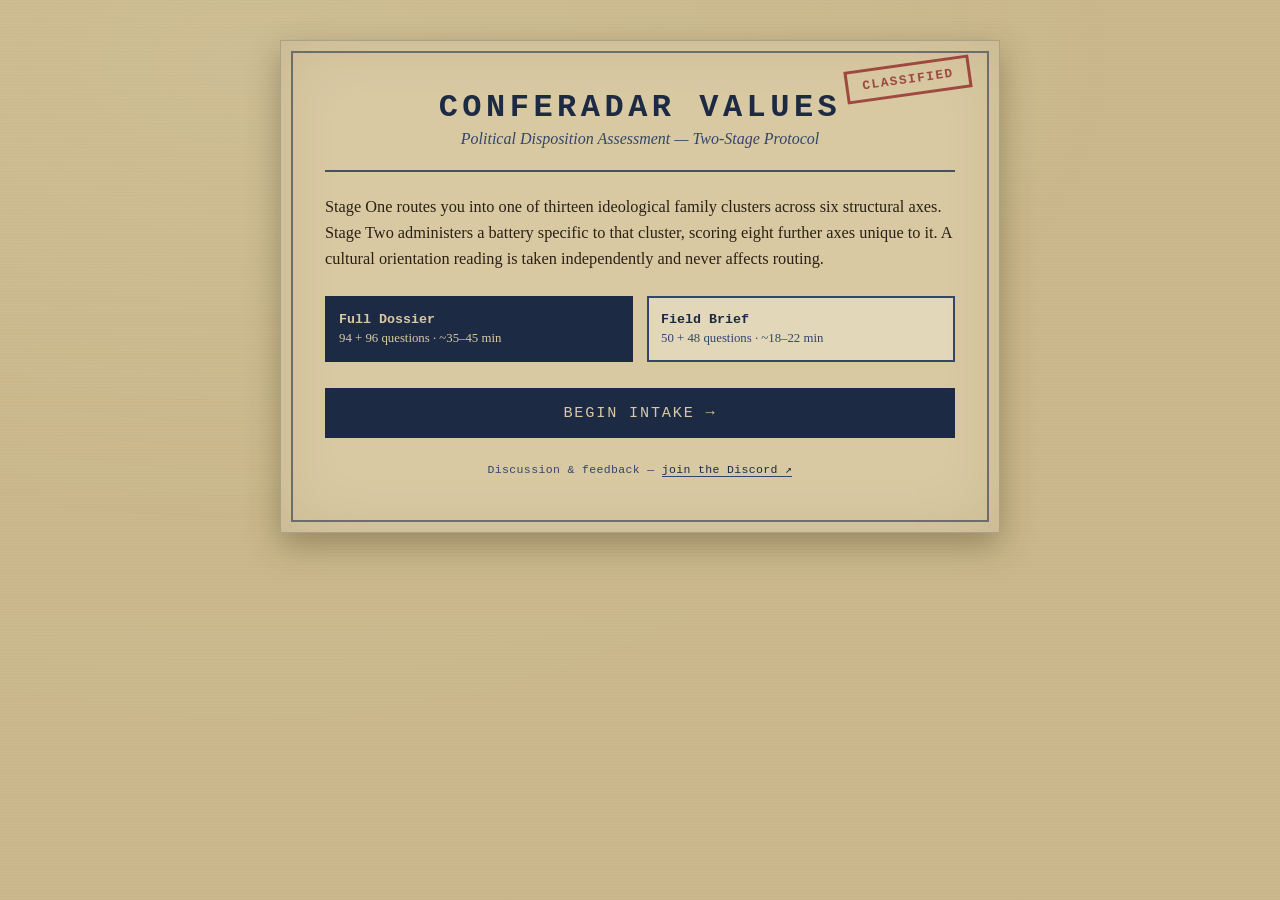
==== commit 21d9e36f: "Add site polish, Discord link, and opt-in result collection Calibrates LABEL_THRESHOLD (15 -> 9) aga" ====
--- a/conferadar.html
+++ b/conferadar.html
@@ -4,6 +4,14 @@
 <meta charset="utf-8">
 <meta name="viewport" content="width=device-width, initial-scale=1">
 <title>Conferadar Values</title>
+<meta name="description" content="A deeper, more granular political-ideology quiz than 8values or Political Compass: a 6-axis router into 13 ideological families, then a family-specific 8-axis battery placing you among 151 named sub-ideologies.">
+<meta property="og:title" content="Conferadar Values">
+<meta property="og:description" content="A deeper, more granular political-ideology quiz than 8values or Political Compass: a 6-axis router into 13 ideological families, then a family-specific 8-axis battery placing you among 151 named sub-ideologies.">
+<meta property="og:type" content="website">
+<meta name="twitter:card" content="summary">
+<meta name="twitter:title" content="Conferadar Values">
+<meta name="twitter:description" content="A deeper, more granular political-ideology quiz than 8values or Political Compass: a 6-axis router into 13 ideological families, then a family-specific 8-axis battery placing you among 151 named sub-ideologies.">
+<link rel="icon" href="data:image/svg+xml,%3Csvg xmlns='http://www.w3.org/2000/svg' viewBox='0 0 32 32'%3E%3Crect width='32' height='32' rx='5' fill='%23d9c9a3'/%3E%3Ccircle cx='16' cy='16' r='12' fill='none' stroke='%231c2a44' stroke-width='2.5'/%3E%3Cline x1='16' y1='3' x2='16' y2='29' stroke='%231c2a44' stroke-width='1.5'/%3E%3Cline x1='3' y1='16' x2='29' y2='16' stroke='%231c2a44' stroke-width='1.5'/%3E%3Ccircle cx='16' cy='16' r='2.5' fill='%238c1f1f'/%3E%3C/svg%3E">
 <style>
 :root {
   --manila: #d9c9a3;
@@ -299,6 +307,52 @@
   line-height: 1.35;
 }
 
+.validate-box {
+  margin-top: 20px;
+  border-top: 1px solid rgba(28, 42, 68, 0.3);
+  padding-top: 14px;
+}
+.rating-row {
+  display: grid;
+  grid-template-columns: repeat(4, 1fr);
+  gap: 8px;
+  margin: 10px 0;
+}
+.rating-btn {
+  background: rgba(255,255,255,0.3);
+  border: 1.5px solid var(--navy-soft);
+  padding: 8px 6px;
+  font-family: var(--mono);
+  font-size: 0.7rem;
+  letter-spacing: 0.02em;
+  cursor: pointer;
+  color: var(--ink);
+}
+.rating-btn:hover { background: rgba(255,255,255,0.55); }
+.rating-btn.active { background: var(--navy); color: var(--manila); border-color: var(--navy); }
+.validate-box input.share-fallback { margin-bottom: 10px; }
+@media (max-width: 560px) {
+  .rating-row { grid-template-columns: repeat(2, 1fr); }
+}
+
+.site-footer {
+  text-align: center;
+  margin-top: 24px;
+  font-family: var(--mono);
+  font-size: 0.72rem;
+  letter-spacing: 0.03em;
+  color: var(--navy-soft);
+}
+.site-footer a {
+  color: var(--navy);
+  text-decoration: none;
+  border-bottom: 1px solid var(--navy-soft);
+}
+.site-footer a:hover {
+  color: var(--red);
+  border-bottom-color: var(--red);
+}
+
 .breakdown {
   margin-top: 16px;
   border-top: 1px solid rgba(28, 42, 68, 0.3);
@@ -383,6 +437,11 @@
 // catches every 50/50 blend of each bucket's closest anchor pair (100% recall)
 // while cutting the false-positive rate to 12.6%.
 const LABEL_THRESHOLD = 9;
+// Opt-in, anonymized result submission for construct-validity testing (does
+// respondents agree with their result?). Empty string disables the feature —
+// no submit UI renders until a real endpoint is deployed. See
+// SETUP-DATA-COLLECTION.md to deploy one and fill this in.
+const SUBMIT_ENDPOINT = '';
 const MODULE2_FILES = {
   1: 'module2-b01-ml-questions.json',
   2: 'module2-b02-leftcom-questions.json',
@@ -619,6 +678,9 @@
   culturalScore: 50,
   m2: null,
   fromLink: false,
+  accuracyRating: '',
+  selfId: '',
+  submitStatus: 'idle', // 'idle' | 'sending' | 'sent' | 'error'
 };
 
 const root = document.getElementById('app');
@@ -651,6 +713,109 @@
   return e;
 }
 const text = (tag, cls, str) => el(tag, { class: cls }, [document.createTextNode(str)]);
+
+function siteFooter() {
+  return el('div', { class: 'site-footer' }, [
+    document.createTextNode('Discussion & feedback — '),
+    el('a', {
+      href: 'https://discord.gg/Ct5aNegdun',
+      target: '_blank',
+      rel: 'noopener noreferrer',
+    }, document.createTextNode('join the Discord ↗')),
+  ]);
+}
+
+function buildSubmissionPayload() {
+  const family = state.routing.find(r => r.id === state.bucketId) || state.routing[0];
+  return {
+    form: state.form,
+    m1: {
+      bucket: family.name,
+      axes: state.m1scores,
+      matchPercent: family.matchPercent,
+    },
+    m2: {
+      bucketId: state.bucketId,
+      label: state.m2.label,
+      primary: state.m2.primary.name,
+      secondary: state.m2.secondary ? state.m2.secondary.name : '',
+      matchPercent: state.m2.primary.matchPercent,
+    },
+    culturalScore: state.culturalScore,
+    accuracyRating: state.accuracyRating,
+    // free text is the whole point (self-reported ideology to compare against
+    // the routed label) but still capped — this is a public unauthenticated
+    // endpoint and the field must not become a place to paste arbitrary text.
+    selfId: state.selfId.slice(0, 300),
+  };
+}
+
+// Shown only on a respondent's own freshly-taken result (never on a shared
+// link someone else is viewing) and only once an endpoint is deployed.
+function renderValidation() {
+  const box = el('div', { class: 'validate-box' });
+  box.appendChild(text('div', 'section-title', 'HELP CALIBRATE THIS TEST'));
+
+  if (state.submitStatus === 'sent') {
+    box.appendChild(text('p', 'note', 'Thanks — your anonymized result was submitted.'));
+    return box;
+  }
+
+  box.appendChild(text('p', 'note',
+    'Optional and anonymous. Submitting sends only the scores and label shown ' +
+    'above, plus whatever you answer below — no individual question answers, ' +
+    'no identifying info.'));
+
+  const ratingRow = el('div', { class: 'rating-row' });
+  for (const r of ['Spot on', 'Close', 'Off', 'Way off']) {
+    ratingRow.appendChild(el('button', {
+      class: 'rating-btn' + (state.accuracyRating === r ? ' active' : ''),
+      onclick: () => { state.accuracyRating = r; render(); },
+    }, text('span', '', r)));
+  }
+  box.appendChild(ratingRow);
+
+  const selfIdInput = el('input', {
+    class: 'share-fallback',
+    placeholder: 'If different, what do you actually identify as? (optional)',
+    value: state.selfId,
+  });
+  // deliberately no render() here — a full re-render on every keystroke would
+  // blow away focus and cursor position in this input
+  selfIdInput.addEventListener('input', e => { state.selfId = e.target.value; });
+  box.appendChild(selfIdInput);
+
+  const submitBtn = el('button', {
+    class: 'begin-btn compact',
+    disabled: state.submitStatus === 'sending' ? 'disabled' : null,
+  }, text('span', '', state.submitStatus === 'error' ? 'RETRY SUBMIT' : '📤 SUBMIT ANONYMIZED RESULT'));
+  submitBtn.addEventListener('click', async () => {
+    state.submitStatus = 'sending';
+    render();
+    try {
+      // no-cors: Apps Script web apps don't send CORS headers a browser will
+      // accept, so the response is opaque and unreadable either way — the
+      // POST still reaches the server and appends the row. text/plain avoids
+      // a preflight OPTIONS request, which Apps Script doesn't implement.
+      await fetch(SUBMIT_ENDPOINT, {
+        method: 'POST',
+        mode: 'no-cors',
+        headers: { 'Content-Type': 'text/plain;charset=utf-8' },
+        body: JSON.stringify(buildSubmissionPayload()),
+      });
+      state.submitStatus = 'sent';
+    } catch (e) {
+      state.submitStatus = 'error';
+    }
+    render();
+  });
+  box.appendChild(submitBtn);
+  if (state.submitStatus === 'error') {
+    box.appendChild(text('p', 'note', 'Submission failed — check your connection and try again.'));
+  }
+
+  return box;
+}
 
 function renderIntro() {
   const wrap = el('div', { class: 'sheet intro' });
@@ -679,6 +844,8 @@
     class: 'begin-btn',
     onclick: () => beginModule1(),
   }, text('span', '', 'BEGIN INTAKE →')));
+
+  wrap.appendChild(siteFooter());
 
   root.appendChild(wrap);
 }
@@ -1006,6 +1173,10 @@
   }, text('span', '', state.fromLink ? '→ TAKE THE TEST YOURSELF' : '↺ RETAKE ASSESSMENT')));
   wrap.appendChild(actions);
 
+  if (SUBMIT_ENDPOINT && !state.fromLink) wrap.appendChild(renderValidation());
+
+  wrap.appendChild(siteFooter());
+
   root.appendChild(wrap);
 }
 
